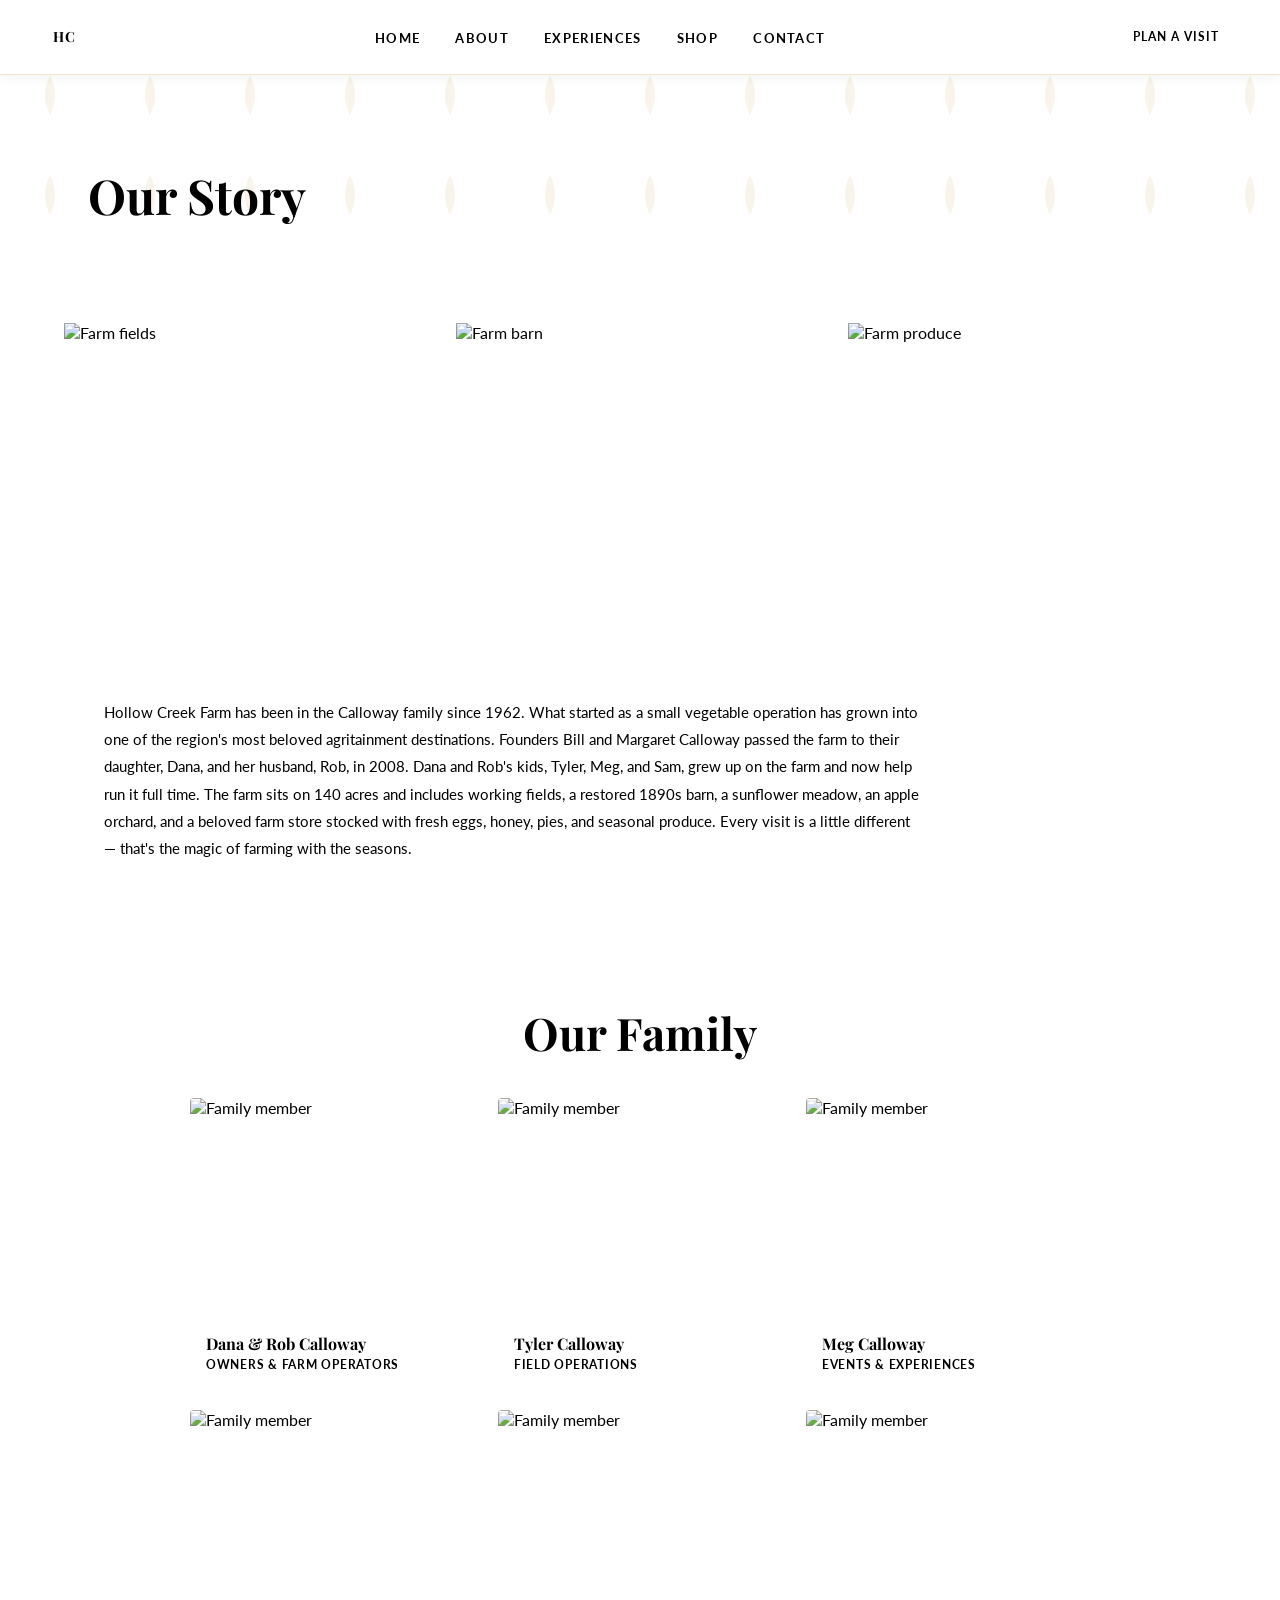
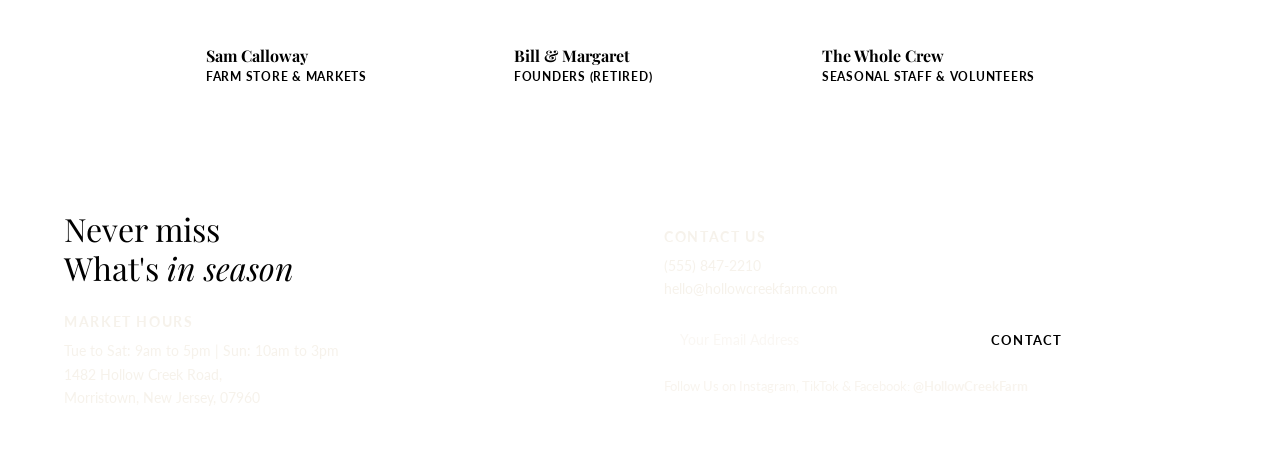
==== about.html @ 7d3490da "basic code on all files (claude)" ====
<!DOCTYPE html>
<html lang="en">
<head>
  <meta charset="UTF-8" />
  <meta name="viewport" content="width=device-width, initial-scale=1.0" />
  <title>About – Hollow Creek Farm</title>
  <link rel="stylesheet" href="style.css" />
  <link href="https://fonts.googleapis.com/css2?family=Playfair+Display:ital,wght@0,400;0,700;1,400&family=Lato:wght@300;400;700&family=Cormorant+Garamond:ital,wght@0,400;0,600;1,400&display=swap" rel="stylesheet" />
</head>
<body>

  <nav class="navbar">
    <a href="index.html" class="nav-logo">
      <div class="logo-circle">
        <span class="logo-letters">HC</span>
        <div class="logo-ring"></div>
      </div>
    </a>
    <ul class="nav-links">
      <li><a href="index.html">Home</a></li>
      <li><a href="about.html" class="active">About</a></li>
      <li><a href="experiences.html">Experiences</a></li>
      <li><a href="shop.html">Shop</a></li>
      <li><a href="contact.html">Contact</a></li>
    </ul>
    <a href="contact.html" class="btn-plan">Plan a Visit</a>
    <button class="hamburger" id="hamburger" aria-label="Toggle menu">
      <span></span><span></span><span></span>
    </button>
  </nav>

  <!-- OUR STORY HEADER -->
  <section class="about-hero">
    <div class="about-hero-bg"></div>
    <div class="about-hero-content">
      <h1 class="about-title">Our Story</h1>
    </div>
  </section>

  <!-- STORY IMAGES -->
  <section class="about-images-section">
    <div class="about-images-grid">
      <div class="about-img-wrap">
        <img src="https://images.unsplash.com/photo-1500382017468-9049fed747ef?w=500&q=80" alt="Farm fields" />
      </div>
      <div class="about-img-wrap">
        <img src="https://images.unsplash.com/photo-1464226184884-fa280b87c399?w=500&q=80" alt="Farm barn" />
      </div>
      <div class="about-img-wrap">
        <img src="https://images.unsplash.com/photo-1574226516831-e1dff420e562?w=500&q=80" alt="Farm produce" />
      </div>
    </div>
  </section>

  <!-- STORY TEXT -->
  <section class="about-text-section">
    <div class="about-text-box">
      <p>Hollow Creek Farm has been in the Calloway family since 1962. What started as a small vegetable operation has grown into one of the region's most beloved agritainment destinations. Founders Bill and Margaret Calloway passed the farm to their daughter, Dana, and her husband, Rob, in 2008. Dana and Rob's kids, Tyler, Meg, and Sam, grew up on the farm and now help run it full time. The farm sits on 140 acres and includes working fields, a restored 1890s barn, a sunflower meadow, an apple orchard, and a beloved farm store stocked with fresh eggs, honey, pies, and seasonal produce. Every visit is a little different — that's the magic of farming with the seasons.</p>
    </div>
  </section>

  <!-- OUR FAMILY -->
  <section class="family-section">
    <h2 class="section-title light center">Our Family</h2>
    <div class="family-grid">
      <div class="family-card">
        <img src="https://images.unsplash.com/photo-1601004890657-b8a9bab1e95d?w=400&q=80" alt="Family member" />
        <div class="family-info">
          <h3>Dana & Rob Calloway</h3>
          <p>Owners &amp; Farm Operators</p>
        </div>
      </div>
      <div class="family-card">
        <img src="https://images.unsplash.com/photo-1605810230434-7631ac76ec81?w=400&q=80" alt="Family member" />
        <div class="family-info">
          <h3>Tyler Calloway</h3>
          <p>Field Operations</p>
        </div>
      </div>
      <div class="family-card">
        <img src="https://images.unsplash.com/photo-1582722872445-44dc5f7e3c8f?w=400&q=80" alt="Family member" />
        <div class="family-info">
          <h3>Meg Calloway</h3>
          <p>Events &amp; Experiences</p>
        </div>
      </div>
      <div class="family-card">
        <img src="https://images.unsplash.com/photo-1558642452-9d2a7deb7f62?w=400&q=80" alt="Family member" />
        <div class="family-info">
          <h3>Sam Calloway</h3>
          <p>Farm Store &amp; Markets</p>
        </div>
      </div>
      <div class="family-card">
        <img src="https://images.unsplash.com/photo-1568571780765-9276ac8b75a2?w=400&q=80" alt="Family member" />
        <div class="family-info">
          <h3>Bill & Margaret</h3>
          <p>Founders (Retired)</p>
        </div>
      </div>
      <div class="family-card">
        <img src="https://images.unsplash.com/photo-1574226516831-e1dff420e562?w=400&q=80" alt="Family member" />
        <div class="family-info">
          <h3>The Whole Crew</h3>
          <p>Seasonal Staff &amp; Volunteers</p>
        </div>
      </div>
    </div>
  </section>

  <!-- FOOTER -->
  <footer class="footer">
    <div class="footer-left">
      <h2 class="footer-tagline">Never miss<br/>What's <em>in season</em></h2>
      <div class="footer-info">
        <p class="footer-label">Market Hours</p>
        <p>Tue to Sat: 9am to 5pm | Sun: 10am to 3pm</p>
        <p>1482 Hollow Creek Road,<br/>Morristown, New Jersey, 07960</p>
      </div>
    </div>
    <div class="footer-right">
      <div class="footer-contact-info">
        <p class="footer-label">Contact Us</p>
        <p>(555) 847-2210</p>
        <p>hello@hollowcreekfarm.com</p>
      </div>
      <div class="footer-newsletter">
        <input type="email" placeholder="Your Email Address" class="footer-email" />
        <button class="footer-contact-btn">Contact</button>
      </div>
      <p class="footer-social">Follow Us on Instagram, TikTok &amp; Facebook: <strong>@HollowCreekFarm</strong></p>
    </div>
  </footer>

  <script src="main.js"></script>
</body>
</html>
---- style.css ----
css

/* ============================================
   HOLLOW CREEK FARM — style.css
   ============================================ */

:root {
  --green-dark: #2D5016;
  --green-mid: #3D6B20;
  --gold: #C9952A;
  --gold-light: #E8C97A;
  --cream: #F5F0E8;
  --cream-warm: #FAF6EE;
  --red-dark: #8B2020;
  --red-mid: #A03030;
  --tan: #D4A853;
  --tan-light: #E8C97A;
  --text-dark: #2A2018;
  --text-mid: #4A3D28;
  --text-light: #7A6A50;
  --white: #FFFFFF;
  --bg-gold: #D4A020;
  --bg-tan: #C9A84C;
}

*, *::before, *::after { box-sizing: border-box; margin: 0; padding: 0; }

html { scroll-behavior: smooth; }

body {
  font-family: 'Lato', sans-serif;
  background: var(--cream-warm);
  color: var(--text-dark);
  overflow-x: hidden;
}

img { display: block; width: 100%; height: 100%; object-fit: cover; }
a { text-decoration: none; color: inherit; }
ul { list-style: none; }

/* ============================================
   NAVBAR
   ============================================ */
.navbar {
  position: sticky;
  top: 0;
  z-index: 100;
  display: flex;
  align-items: center;
  gap: 2rem;
  padding: 0.8rem 2.5rem;
  background: var(--cream-warm);
  border-bottom: 1px solid rgba(201,149,42,0.25);
  box-shadow: 0 2px 12px rgba(0,0,0,0.06);
}

.nav-logo {
  flex-shrink: 0;
  display: flex;
  align-items: center;
}

.logo-circle {
  width: 48px;
  height: 48px;
  border-radius: 50%;
  background: var(--green-dark);
  display: flex;
  align-items: center;
  justify-content: center;
  position: relative;
  border: 2px solid var(--gold);
}

.logo-letters {
  font-family: 'Playfair Display', serif;
  font-size: 14px;
  font-weight: 700;
  color: var(--gold);
  letter-spacing: 1px;
}

.nav-links {
  display: flex;
  gap: 2.2rem;
  align-items: center;
  flex: 1;
  justify-content: center;
}

.nav-links a {
  font-family: 'Lato', sans-serif;
  font-size: 0.82rem;
  font-weight: 700;
  letter-spacing: 0.1em;
  text-transform: uppercase;
  color: var(--text-dark);
  transition: color 0.2s;
  position: relative;
  padding-bottom: 3px;
}

.nav-links a::after {
  content: '';
  position: absolute;
  bottom: -2px;
  left: 0;
  width: 0;
  height: 2px;
  background: var(--red-dark);
  transition: width 0.25s;
}

.nav-links a:hover::after,
.nav-links a.active::after {
  width: 100%;
}

.nav-links a.active { color: var(--text-dark); }

.btn-plan {
  background: var(--green-dark);
  color: var(--white);
  font-family: 'Lato', sans-serif;
  font-size: 0.78rem;
  font-weight: 700;
  letter-spacing: 0.08em;
  text-transform: uppercase;
  padding: 0.6rem 1.3rem;
  border-radius: 3px;
  transition: background 0.2s;
  white-space: nowrap;
}

.btn-plan:hover { background: var(--green-mid); }

.hamburger {
  display: none;
  flex-direction: column;
  gap: 5px;
  cursor: pointer;
  background: none;
  border: none;
  padding: 4px;
  margin-left: auto;
}

.hamburger span {
  display: block;
  width: 24px;
  height: 2px;
  background: var(--text-dark);
  transition: all 0.3s;
}

/* ============================================
   HERO (HOME)
   ============================================ */
.hero {
  display: grid;
  grid-template-columns: 1fr 1fr;
  min-height: 580px;
  background: var(--cream-warm);
  overflow: hidden;
}

.hero-content {
  padding: 4rem 3rem 4rem 4rem;
  display: flex;
  flex-direction: column;
  justify-content: center;
  gap: 1.2rem;
}

.hero-eyebrow {
  font-family: 'Lato', sans-serif;
  font-size: 0.8rem;
  font-weight: 700;
  letter-spacing: 0.12em;
  text-transform: uppercase;
  color: var(--text-light);
}

.hero-title {
  font-family: 'Playfair Display', serif;
  font-size: clamp(2.8rem, 5vw, 4.5rem);
  font-weight: 700;
  line-height: 1.05;
  color: var(--text-dark);
}

.hero-desc {
  font-size: 0.95rem;
  line-height: 1.7;
  color: var(--text-mid);
  max-width: 480px;
}

.hero-buttons {
  display: flex;
  gap: 1.5rem;
  align-items: center;
  flex-wrap: wrap;
  margin-top: 0.5rem;
}

.btn-primary {
  background: var(--green-dark);
  color: var(--white);
  font-family: 'Lato', sans-serif;
  font-size: 0.8rem;
  font-weight: 700;
  letter-spacing: 0.1em;
  text-transform: uppercase;
  padding: 0.8rem 1.8rem;
  border-radius: 3px;
  transition: background 0.2s;
}

.btn-primary:hover { background: var(--green-mid); }

.btn-text {
  font-family: 'Lato', sans-serif;
  font-size: 0.85rem;
  font-weight: 700;
  letter-spacing: 0.06em;
  text-transform: uppercase;
  color: var(--text-dark);
  display: flex;
  align-items: center;
  gap: 0.4rem;
  transition: color 0.2s;
}

.btn-text:hover { color: var(--green-dark); }
.arrow { transition: transform 0.2s; }
.btn-text:hover .arrow { transform: translateX(4px); }

.hero-image {
  overflow: hidden;
  position: relative;
}

.hero-image img {
  width: 100%;
  height: 100%;
  object-fit: cover;
  object-position: center;
}

/* ============================================
   MARQUEE
   ============================================ */
.marquee-bar {
  background: var(--red-dark);
  overflow: hidden;
  padding: 0.7rem 0;
}

.marquee-track {
  display: flex;
  gap: 3rem;
  white-space: nowrap;
  animation: marquee 30s linear infinite;
}

.marquee-track span {
  font-family: 'Lato', sans-serif;
  font-size: 0.8rem;
  font-weight: 700;
  letter-spacing: 0.1em;
  text-transform: uppercase;
  color: var(--cream);
  flex-shrink: 0;
}

@keyframes marquee {
  0% { transform: translateX(0); }
  100% { transform: translateX(-50%); }
}

/* ============================================
   THIS SEASON'S MENU
   ============================================ */
.season-menu {
  display: grid;
  grid-template-columns: 1fr 1fr;
  background: var(--cream-warm);
  background-image: url("data:image/svg+xml,%3Csvg width='60' height='60' viewBox='0 0 60 60' xmlns='http://www.w3.org/2000/svg'%3E%3Cg fill='none' fill-rule='evenodd'%3E%3Cg fill='%23C9952A' fill-opacity='0.07'%3E%3Cpath d='M30 30c0-11.046 8.954-20 20-20v20H30zm0 0c-11.046 0-20-8.954-20-20H30v20zm0 0c0 11.046-8.954 20-20 20v-20h20zm0 0c11.046 0 20 8.954 20 20H30V30z'/%3E%3C/g%3E%3C/g%3E%3C/svg%3E");
}

.season-left {
  overflow: hidden;
  min-height: 480px;
}

.season-right {
  padding: 4rem 3rem;
  display: flex;
  flex-direction: column;
  justify-content: center;
  gap: 2rem;
  background: var(--cream-warm);
}

.section-title {
  font-family: 'Playfair Display', serif;
  font-size: clamp(1.8rem, 3.5vw, 2.8rem);
  font-weight: 700;
  line-height: 1.15;
}

.section-title.dark { color: var(--white); }
.section-title.light { color: var(--text-dark); }
.section-title.center { text-align: center; }

.section-title.dark {
  background: var(--green-dark);
  color: var(--white);
  display: inline-block;
  padding: 1rem 1.5rem;
}

.menu-grid {
  display: grid;
  grid-template-columns: 1fr 1fr;
  gap: 1rem;
}

.menu-card {
  background: var(--green-dark);
  border-radius: 4px;
  padding: 1.2rem;
  transition: transform 0.2s, background 0.2s;
  cursor: default;
}

.menu-card:hover {
  transform: translateY(-2px);
  background: var(--green-mid);
}

.menu-card-inner {
  display: flex;
  flex-direction: column;
  gap: 0.5rem;
}

.menu-leaf {
  font-size: 1.2rem;
}

.menu-card p {
  font-family: 'Lato', sans-serif;
  font-size: 0.82rem;
  font-weight: 700;
  color: var(--cream);
  line-height: 1.4;
  text-transform: uppercase;
  letter-spacing: 0.04em;
}

/* ============================================
   UPCOMING EVENTS
   ============================================ */
.events-section {
  background: var(--bg-tan);
  background-image: url("data:image/svg+xml,%3Csvg width='80' height='80' viewBox='0 0 80 80' xmlns='http://www.w3.org/2000/svg'%3E%3Cg fill='%23ffffff' fill-opacity='0.05'%3E%3Cpath d='M0 0h40v40H0zm40 40h40v40H40z'/%3E%3C/g%3E%3C/svg%3E");
  padding: 4rem 4rem;
}

.events-header {
  display: flex;
  align-items: baseline;
  justify-content: space-between;
  margin-bottom: 1.5rem;
  flex-wrap: wrap;
  gap: 1rem;
}

.visit-cal-link {
  font-family: 'Lato', sans-serif;
  font-size: 0.85rem;
  font-weight: 700;
  letter-spacing: 0.08em;
  text-transform: uppercase;
  color: var(--text-dark);
  display: flex;
  align-items: center;
  gap: 0.4rem;
  transition: color 0.2s;
}

.visit-cal-link:hover { color: var(--green-dark); }

.season-tabs {
  display: flex;
  gap: 0.5rem;
  margin-bottom: 2rem;
  flex-wrap: wrap;
}

.tab-btn {
  font-family: 'Lato', sans-serif;
  font-size: 0.75rem;
  font-weight: 700;
  letter-spacing: 0.1em;
  text-transform: uppercase;
  padding: 0.45rem 1rem;
  border: none;
  border-radius: 3px;
  cursor: pointer;
  background: var(--cream);
  color: var(--text-dark);
  transition: background 0.2s, color 0.2s;
}

.tab-btn.active, .tab-btn:hover {
  background: var(--green-dark);
  color: var(--white);
}

.events-grid {
  display: grid;
  grid-template-columns: repeat(3, 1fr);
  gap: 0;
  border: 2px solid var(--cream);
}

.event-card {
  padding: 2rem;
  background: var(--cream-warm);
  border-right: 1px solid rgba(201,149,42,0.3);
  transition: background 0.2s;
}

.event-card:last-child { border-right: none; }

.event-card.featured {
  background: var(--red-dark);
}

.event-card.featured .event-date,
.event-card.featured .event-title,
.event-card.featured .event-desc {
  color: var(--cream);
}

.event-card.featured .btn-event {
  border-color: var(--cream);
  color: var(--cream);
}

.event-date {
  font-family: 'Lato', sans-serif;
  font-size: 0.78rem;
  font-weight: 700;
  letter-spacing: 0.1em;
  text-transform: uppercase;
  color: var(--red-dark);
  margin-bottom: 0.4rem;
}

.event-title {
  font-family: 'Playfair Display', serif;
  font-size: 1.4rem;
  font-weight: 700;
  color: var(--text-dark);
  margin-bottom: 0.7rem;
  line-height: 1.2;
}

.event-desc {
  font-size: 0.88rem;
  line-height: 1.65;
  color: var(--text-mid);
  margin-bottom: 1.2rem;
}

.btn-event {
  font-family: 'Lato', sans-serif;
  font-size: 0.75rem;
  font-weight: 700;
  letter-spacing: 0.1em;
  text-transform: uppercase;
  color: var(--text-dark);
  border: 2px solid var(--text-dark);
  padding: 0.5rem 1rem;
  display: inline-block;
  transition: background 0.2s, color 0.2s;
}

.btn-event:hover {
  background: var(--green-dark);
  border-color: var(--green-dark);
  color: var(--white);
}

/* hide events by season filter */
.event-card.hidden { display: none; }

/* ============================================
   OUR STORY PREVIEW (HOME)
   ============================================ */
.story-preview {
  display: grid;
  grid-template-columns: 1fr 1fr;
  background-image: url("data:image/svg+xml,%3Csvg width='100' height='100' viewBox='0 0 100 100' xmlns='http://www.w3.org/2000/svg'%3E%3Cpath d='M11 18c3.866 0 7-3.134 7-7s-3.134-7-7-7-7 3.134-7 7 3.134 7 7 7zm48 25c3.866 0 7-3.134 7-7s-3.134-7-7-7-7 3.134-7 7 3.134 7 7 7zm-43-7c1.657 0 3-1.343 3-3s-1.343-3-3-3-3 1.343-3 3 1.343 3 3 3zm63 31c1.657 0 3-1.343 3-3s-1.343-3-3-3-3 1.343-3 3 1.343 3 3 3z' fill='%23C9952A' fill-opacity='0.08' fill-rule='evenodd'/%3E%3C/svg%3E"),
    linear-gradient(135deg, var(--cream-warm) 0%, var(--cream) 100%);
}

.story-left {
  position: relative;
  overflow: hidden;
  min-height: 420px;
}

.story-left img {
  width: 100%;
  height: 100%;
  object-fit: cover;
}

.story-label {
  position: absolute;
  top: 1.5rem;
  left: 1.5rem;
  background: var(--cream-warm);
  border: 2px solid var(--gold);
  font-family: 'Playfair Display', serif;
  font-size: 1.1rem;
  font-style: italic;
  padding: 0.4rem 1rem;
  z-index: 2;
  color: var(--text-dark);
}

.story-right {
  padding: 4rem 3.5rem;
  display: flex;
  flex-direction: column;
  justify-content: center;
  gap: 1.5rem;
}

.story-title {
  font-family: 'Playfair Display', serif;
  font-size: clamp(1.5rem, 2.5vw, 2rem);
  font-weight: 700;
  color: var(--text-dark);
  line-height: 1.2;
}

.story-right p {
  font-size: 0.93rem;
  line-height: 1.75;
  color: var(--text-mid);
}

.stats-row {
  display: flex;
  gap: 2.5rem;
  margin-top: 1rem;
  padding-top: 1.5rem;
  border-top: 1px solid rgba(201,149,42,0.3);
}

.stat {
  display: flex;
  flex-direction: column;
  gap: 0.2rem;
}

.stat-big {
  font-family: 'Playfair Display', serif;
  font-size: 2rem;
  font-weight: 700;
  color: var(--text-dark);
  line-height: 1;
}

.stat-label {
  font-family: 'Lato', sans-serif;
  font-size: 0.72rem;
  font-weight: 700;
  letter-spacing: 0.1em;
  text-transform: uppercase;
  color: var(--text-light);
}

/* ============================================
   FRESH ON THE FARM
   ============================================ */
.fresh-section {
  background: var(--green-dark);
  padding: 4rem 3rem;
  position: relative;
  overflow: hidden;
}

.fresh-section .section-title { color: var(--cream); margin-bottom: 2.5rem; }

.fresh-carousel-wrapper {
  position: relative;
  display: flex;
  align-items: center;
  gap: 1rem;
}

.fresh-grid {
  display: grid;
  grid-template-columns: repeat(3, 1fr);
  gap: 1.5rem;
  flex: 1;
  overflow: hidden;
}

.fresh-card {
  background: var(--cream-warm);
  border-radius: 4px;
  overflow: hidden;
  transition: transform 0.25s;
}

.fresh-card:hover { transform: translateY(-4px); }

.fresh-img {
  height: 200px;
  overflow: hidden;
}

.fresh-card h3 {
  font-family: 'Playfair Display', serif;
  font-size: 1.25rem;
  font-weight: 700;
  color: var(--text-dark);
  padding: 1rem 1.2rem 0.4rem;
}

.fresh-card p {
  font-size: 0.84rem;
  line-height: 1.6;
  color: var(--text-mid);
  padding: 0 1.2rem 0.8rem;
}

.learn-link {
  display: inline-block;
  font-family: 'Lato', sans-serif;
  font-size: 0.78rem;
  font-weight: 700;
  letter-spacing: 0.08em;
  text-transform: uppercase;
  color: var(--green-dark);
  padding: 0 1.2rem 1.2rem;
  transition: color 0.2s;
}

.learn-link:hover { color: var(--red-dark); }

.carousel-btn {
  background: var(--gold);
  border: none;
  color: var(--white);
  font-size: 1.2rem;
  width: 42px;
  height: 42px;
  border-radius: 50%;
  cursor: pointer;
  display: flex;
  align-items: center;
  justify-content: center;
  transition: background 0.2s;
  flex-shrink: 0;
}

.carousel-btn:hover { background: var(--tan); }

/* ============================================
   FOOTER
   ============================================ */
.footer {
  background: var(--green-dark);
  color: var(--cream);
  display: grid;
  grid-template-columns: 1fr 1fr;
  gap: 3rem;
  padding: 3rem 4rem;
}

.footer-tagline {
  font-family: 'Playfair Display', serif;
  font-size: clamp(1.5rem, 2.5vw, 2rem);
  font-weight: 400;
  line-height: 1.2;
  color: var(--cream);
  margin-bottom: 1.5rem;
}

.footer-tagline em {
  font-style: italic;
  color: var(--gold-light);
}

.footer-label {
  font-family: 'Lato', sans-serif;
  font-size: 0.72rem;
  font-weight: 700;
  letter-spacing: 0.12em;
  text-transform: uppercase;
  color: var(--gold-light);
  margin-bottom: 0.4rem;
}

.footer-info p, .footer-contact-info p {
  font-size: 0.85rem;
  line-height: 1.7;
  color: rgba(245,240,232,0.85);
}

.footer-right {
  display: flex;
  flex-direction: column;
  gap: 1.2rem;
  justify-content: center;
}

.footer-newsletter {
  display: flex;
  gap: 0;
  max-width: 420px;
}

.footer-email {
  flex: 1;
  padding: 0.7rem 1rem;
  border: 2px solid var(--gold);
  background: transparent;
  color: var(--cream);
  font-family: 'Lato', sans-serif;
  font-size: 0.85rem;
  outline: none;
}

.footer-email::placeholder { color: rgba(245,240,232,0.5); }

.footer-contact-btn {
  padding: 0.7rem 1.4rem;
  background: var(--green-mid);
  border: 2px solid var(--gold);
  border-left: none;
  color: var(--cream);
  font-family: 'Lato', sans-serif;
  font-size: 0.8rem;
  font-weight: 700;
  letter-spacing: 0.08em;
  text-transform: uppercase;
  cursor: pointer;
  transition: background 0.2s;
}

.footer-contact-btn:hover { background: var(--gold); color: var(--green-dark); }

.footer-social {
  font-size: 0.82rem;
  color: rgba(245,240,232,0.75);
}

/* ============================================
   ABOUT PAGE
   ============================================ */
.about-hero {
  position: relative;
  min-height: 200px;
  display: flex;
  align-items: flex-end;
  overflow: hidden;
  background-image: url("data:image/svg+xml,%3Csvg xmlns='http://www.w3.org/2000/svg' width='100' height='100'%3E%3Cpath d='M50 0 Q60 20 50 40 Q40 20 50 0' fill='%23C9952A' opacity='0.1'/%3E%3C/svg%3E");
  background-color: var(--cream);
}

.about-hero-bg {
  position: absolute;
  inset: 0;
  background: linear-gradient(160deg, var(--cream-warm) 0%, rgba(201,149,42,0.08) 100%);
}

.about-hero-content {
  position: relative;
  padding: 2.5rem 4rem;
}

.about-title {
  font-family: 'Playfair Display', serif;
  font-size: clamp(2rem, 4vw, 3rem);
  font-weight: 700;
  color: var(--text-dark);
  background: var(--cream-warm);
  border: 3px solid var(--gold);
  display: inline-block;
  padding: 0.5rem 1.5rem;
}

.about-images-section {
  background: var(--cream-warm);
  padding: 3rem 4rem 2rem;
}

.about-images-grid {
  display: grid;
  grid-template-columns: repeat(3, 1fr);
  gap: 1.5rem;
}

.about-img-wrap {
  height: 280px;
  border: 3px solid var(--gold);
  overflow: hidden;
}

.about-img-wrap img { object-fit: cover; }

.about-text-section {
  background: var(--cream-warm);
  padding: 2rem 4rem 3rem;
}

.about-text-box {
  background: var(--cream-warm);
  border: 2px solid var(--gold);
  padding: 2rem 2.5rem;
  max-width: 900px;
}

.about-text-box p {
  font-size: 0.95rem;
  line-height: 1.8;
  color: var(--text-mid);
}

.family-section {
  background: var(--bg-tan);
  padding: 4rem;
}

.family-section .section-title { margin-bottom: 2.5rem; }

.family-grid {
  display: grid;
  grid-template-columns: repeat(3, 1fr);
  gap: 1.5rem;
  max-width: 900px;
  margin: 0 auto;
}

.family-card {
  background: var(--cream-warm);
  border-radius: 4px;
  overflow: hidden;
}

.family-card img {
  height: 220px;
  object-fit: cover;
  filter: sepia(15%);
  transition: filter 0.3s;
}

.family-card:hover img { filter: sepia(0); }

.family-info {
  padding: 0.9rem 1rem;
}

.family-info h3 {
  font-family: 'Playfair Display', serif;
  font-size: 1rem;
  font-weight: 700;
  color: var(--text-dark);
  margin-bottom: 0.2rem;
}

.family-info p {
  font-size: 0.78rem;
  font-weight: 700;
  letter-spacing: 0.06em;
  text-transform: uppercase;
  color: var(--text-light);
}

/* ============================================
   EXPERIENCES / CALENDAR
   ============================================ */
.cal-hero {
  background: var(--bg-tan);
  padding: 3rem 4rem 2rem;
}

.cal-title {
  font-family: 'Playfair Display', serif;
  font-size: clamp(2.5rem, 4vw, 3.5rem);
  font-weight: 400;
  color: var(--cream);
  margin-bottom: 1.5rem;
}

.cal-nav-bar {
  display: flex;
  align-items: center;
  gap: 1.5rem;
}

.cal-arrow {
  background: var(--green-dark);
  color: var(--white);
  border: none;
  width: 40px;
  height: 40px;
  border-radius: 50%;
  cursor: pointer;
  font-size: 1rem;
  display: flex;
  align-items: center;
  justify-content: center;
  transition: background 0.2s;
}

.cal-arrow:hover { background: var(--green-mid); }

.cal-month-label {
  font-family: 'Playfair Display', serif;
  font-size: 1.4rem;
  font-weight: 700;
  color: var(--cream);
  min-width: 180px;
  text-align: center;
}

.calendar-section {
  background: var(--bg-tan);
  padding: 0 4rem 3rem;
}

.calendar-wrapper {
  background: var(--cream-warm);
  border: 3px solid var(--green-dark);
  overflow: hidden;
}

.calendar-header-row {
  display: grid;
  grid-template-columns: repeat(7, 1fr);
  background: var(--green-dark);
}

.cal-day-header {
  font-family: 'Lato', sans-serif;
  font-size: 0.78rem;
  font-weight: 700;
  letter-spacing: 0.08em;
  text-transform: uppercase;
  color: var(--white);
  text-align: center;
  padding: 0.9rem 0.5rem;
  border-right: 1px solid rgba(255,255,255,0.15);
}

.cal-day-header:last-child { border-right: none; }

.calendar-body {
  display: grid;
  grid-template-columns: repeat(7, 1fr);
}

.cal-cell {
  min-height: 90px;
  border-right: 1px solid var(--red-dark);
  border-bottom: 1px solid var(--red-dark);
  padding: 0.5rem;
  position: relative;
}

.cal-cell:nth-child(7n) { border-right: none; }
.cal-cell.empty { background: rgba(0,0,0,0.02); }

.cal-date {
  font-family: 'Lato', sans-serif;
  font-size: 0.82rem;
  font-weight: 700;
  color: var(--text-dark);
  margin-bottom: 0.3rem;
}

.cal-event-dot {
  font-size: 0.7rem;
  background: var(--green-dark);
  color: var(--white);
  padding: 1px 5px;
  border-radius: 2px;
  margin-top: 2px;
  display: block;
  white-space: nowrap;
  overflow: hidden;
  text-overflow: ellipsis;
}

.events-list-section {
  background: var(--cream-warm);
  padding: 4rem;
}

.events-list-section .section-title { margin-bottom: 2.5rem; }

.events-list {
  max-width: 780px;
  margin: 0 auto;
  display: flex;
  flex-direction: column;
  gap: 0;
}

.event-list-item {
  display: flex;
  gap: 2rem;
  padding: 1.8rem 0;
  border-bottom: 1px solid rgba(201,149,42,0.3);
  transition: background 0.15s;
}

.event-list-item:hover { background: rgba(201,149,42,0.05); }
.event-list-item:first-child { border-top: 1px solid rgba(201,149,42,0.3); }

.event-list-date {
  flex-shrink: 0;
  width: 60px;
  display: flex;
  flex-direction: column;
  align-items: center;
  gap: 2px;
}

.eli-month {
  font-family: 'Lato', sans-serif;
  font-size: 0.65rem;
  font-weight: 700;
  letter-spacing: 0.12em;
  text-transform: uppercase;
  color: var(--red-dark);
}

.eli-day {
  font-family: 'Playfair Display', serif;
  font-size: 2rem;
  font-weight: 700;
  color: var(--text-dark);
  line-height: 1;
}

.event-list-details {
  flex: 1;
}

.event-list-details h3 {
  font-family: 'Playfair Display', serif;
  font-size: 1.2rem;
  font-weight: 700;
  color: var(--text-dark);
  margin-bottom: 0.5rem;
}

.event-list-details p {
  font-size: 0.88rem;
  line-height: 1.65;
  color: var(--text-mid);
  margin-bottom: 0.7rem;
}

.event-tag {
  font-family: 'Lato', sans-serif;
  font-size: 0.68rem;
  font-weight: 700;
  letter-spacing: 0.1em;
  text-transform: uppercase;
  padding: 0.2rem 0.7rem;
  border-radius: 2px;
  display: inline-block;
}

.event-tag.autumn { background: rgba(139,32,32,0.12); color: var(--red-dark); }
.event-tag.winter { background: rgba(45,80,22,0.12); color: var(--green-dark); }
.event-tag.spring { background: rgba(201,149,42,0.15); color: var(--gold); }
.event-tag.summer { background: rgba(212,168,83,0.2); color: #8B6010; }

/* ============================================
   SHOP PAGE
   ============================================ */
.shop-hero {
  background-image: url("https://images.unsplash.com/photo-1506905925346-21bda4d32df4?w=1400&q=60");
  background-size: cover;
  background-position: center;
  position: relative;
  padding: 3rem 4rem;
}

.shop-hero::before {
  content: '';
  position: absolute;
  inset: 0;
  background: rgba(201,149,42,0.7);
  background-image: repeating-linear-gradient(
    0deg, transparent, transparent 40px,
    rgba(255,255,255,0.08) 40px, rgba(255,255,255,0.08) 42px
  ),
  repeating-linear-gradient(
    90deg, transparent, transparent 40px,
    rgba(255,255,255,0.08) 40px, rgba(255,255,255,0.08) 42px
  );
}

.shop-hero-inner {
  position: relative;
  display: grid;
  grid-template-columns: auto 1fr;
  gap: 3rem;
  align-items: center;
}

.shop-hero-title-box {
  background: var(--green-dark);
  padding: 2.5rem 2rem;
  min-width: 260px;
}

.shop-hero-title-box h1 {
  font-family: 'Playfair Display', serif;
  font-size: clamp(2rem, 3.5vw, 3rem);
  font-weight: 700;
  color: var(--white);
  line-height: 1.1;
}

.shop-season-buttons {
  display: grid;
  grid-template-columns: 1fr 1fr;
  gap: 1rem;
}

.season-filter-btn {
  background: var(--red-dark);
  color: var(--white);
  font-family: 'Playfair Display', serif;
  font-size: clamp(0.9rem, 1.5vw, 1.3rem);
  font-weight: 400;
  letter-spacing: 0.12em;
  text-transform: uppercase;
  border: none;
  padding: 1.2rem 2rem;
  cursor: pointer;
  transition: background 0.2s, transform 0.15s;
}

.season-filter-btn:hover { background: var(--red-mid); transform: scale(1.02); }
.season-filter-btn.active { background: var(--green-dark); }

.shop-products {
  background: var(--cream-warm);
  background-image: url("data:image/svg+xml,%3Csvg width='60' height='60' viewBox='0 0 60 60' xmlns='http://www.w3.org/2000/svg'%3E%3Cg fill='none' fill-rule='evenodd'%3E%3Cg fill='%23C9952A' fill-opacity='0.05'%3E%3Cpath d='M36 34v-4h-2v4h-4v2h4v4h2v-4h4v-2h-4zm0-30V0h-2v4h-4v2h4v4h2V6h4V4h-4zM6 34v-4H4v4H0v2h4v4h2v-4h4v-2H6zM6 4V0H4v4H0v2h4v4h2V6h4V4H6z'/%3E%3C/g%3E%3C/g%3E%3C/svg%3E");
  padding: 4rem;
}

.products-grid {
  display: grid;
  grid-template-columns: repeat(4, 1fr);
  gap: 1.5rem;
}

.product-card {
  background: var(--white);
  border: 2px solid var(--gold-light);
  border-radius: 4px;
  overflow: hidden;
  transition: transform 0.25s, box-shadow 0.25s;
}

.product-card:hover {
  transform: translateY(-4px);
  box-shadow: 0 12px 30px rgba(0,0,0,0.12);
}

.product-card.hidden { display: none; }

.product-img {
  height: 180px;
  overflow: hidden;
  background: var(--cream);
}

.product-card h3 {
  font-family: 'Playfair Display', serif;
  font-size: 1.2rem;
  font-weight: 700;
  color: var(--text-dark);
  padding: 1rem 1rem 0.4rem;
}

.product-card p {
  font-size: 0.82rem;
  line-height: 1.6;
  color: var(--text-mid);
  padding: 0 1rem 0.5rem;
}

.product-card .learn-link {
  color: var(--green-dark);
  padding: 0 1rem 1rem;
}

/* ============================================
   CONTACT PAGE
   ============================================ */
.contact-hero {
  background: var(--red-dark);
  padding: 5rem 4rem;
  text-align: center;
}

.contact-headline {
  font-family: 'Playfair Display', serif;
  font-size: clamp(1.8rem, 4vw, 3rem);
  font-weight: 400;
  color: var(--cream);
  line-height: 1.2;
}

.contact-headline em {
  font-style: italic;
  color: var(--gold-light);
}

.contact-body {
  background: var(--red-dark);
  display: grid;
  grid-template-columns: 1fr 1fr;
  gap: 4rem;
  padding: 3rem 4rem 4rem;
}

.contact-left h2 {
  font-family: 'Playfair Display', serif;
  font-size: 1.4rem;
  font-weight: 600;
  color: var(--gold-light);
  margin-bottom: 0.7rem;
}

.contact-address {
  font-size: 0.9rem;
  color: var(--cream);
  line-height: 1.6;
  margin-bottom: 1.5rem;
}

.hours-table {
  width: 100%;
  border-collapse: collapse;
  background: var(--gold-light);
  margin-bottom: 2rem;
}

.hours-table td {
  font-family: 'Lato', sans-serif;
  font-size: 0.82rem;
  padding: 0.6rem 0.8rem;
  color: var(--text-dark);
  border-bottom: 1px solid rgba(201,149,42,0.2);
  vertical-align: top;
}

.hours-table tr:last-child td { border-bottom: none; }

.hours-table td:first-child {
  font-weight: 700;
  white-space: nowrap;
  background: rgba(255,255,255,0.15);
}

.contact-details-box h3 {
  font-family: 'Playfair Display', serif;
  font-size: 1.3rem;
  font-weight: 600;
  color: var(--gold-light);
  margin-bottom: 0.6rem;
}

.contact-details-box p {
  font-size: 0.88rem;
  color: var(--cream);
  line-height: 1.7;
}

.contact-social-text {
  margin-top: 0.8rem;
  color: rgba(245,240,232,0.8) !important;
}

.contact-right {
  display: flex;
  align-items: flex-start;
}

.contact-form-box {
  background: var(--cream-warm);
  padding: 2.5rem;
  width: 100%;
  max-width: 520px;
}

.contact-form-title {
  font-family: 'Playfair Display', serif;
  font-size: 1.5rem;
  font-weight: 700;
  color: var(--gold);
  text-align: center;
  margin-bottom: 1.5rem;
}

.contact-form {
  display: flex;
  flex-direction: column;
  gap: 1rem;
}

.contact-input {
  width: 100%;
  padding: 0.85rem 1rem;
  background: var(--green-dark);
  border: none;
  outline: none;
  color: var(--gold-light);
  font-family: 'Lato', sans-serif;
  font-size: 0.9rem;
  border-radius: 2px;
  transition: background 0.2s;
}

.contact-input::placeholder { color: rgba(232,201,122,0.6); }
.contact-input:focus { background: var(--green-mid); }

.contact-textarea { resize: vertical; min-height: 120px; }

.contact-submit-btn {
  background: var(--green-dark);
  color: var(--gold-light);
  font-family: 'Lato', sans-serif;
  font-size: 0.9rem;
  font-weight: 700;
  letter-spacing: 0.08em;
  text-transform: uppercase;
  border: none;
  padding: 0.9rem;
  cursor: pointer;
  transition: background 0.2s;
  border-radius: 2px;
  margin: 0 auto;
  width: 50%;
  display: block;
}

.contact-submit-btn:hover { background: var(--green-mid); }

.contact-success {
  text-align: center;
  color: var(--green-dark);
  font-weight: 700;
  font-size: 0.88rem;
  display: none;
}

.contact-success.show { display: block; }

.map-section {
  background: var(--red-dark);
  padding: 0 4rem 4rem;
}

.map-embed {
  overflow: hidden;
  border: 3px solid var(--gold);
}

/* ============================================
   RESPONSIVE
   ============================================ */
@media (max-width: 1024px) {
  .products-grid { grid-template-columns: repeat(2, 1fr); }
  .fresh-grid { grid-template-columns: repeat(2, 1fr); }
  .events-grid { grid-template-columns: 1fr 1fr; }
  .event-card:last-child { display: none; }
}

@media (max-width: 768px) {
  .navbar { padding: 0.7rem 1.2rem; }
  .nav-links { display: none; }
  .btn-plan { display: none; }
  .hamburger { display: flex; }

  .nav-links.open {
    display: flex;
    flex-direction: column;
    position: absolute;
    top: 100%;
    left: 0;
    right: 0;
    background: var(--cream-warm);
    padding: 1.5rem 2rem;
    gap: 1.2rem;
    box-shadow: 0 8px 20px rgba(0,0,0,0.1);
    border-top: 1px solid rgba(201,149,42,0.2);
  }

  .hero { grid-template-columns: 1fr; }
  .hero-image { height: 260px; }
  .hero-content { padding: 2.5rem 1.5rem; }

  .season-menu { grid-template-columns: 1fr; }
  .season-left { min-height: 250px; }
  .season-right { padding: 2.5rem 1.5rem; }

  .events-section { padding: 2.5rem 1.5rem; }
  .events-grid { grid-template-columns: 1fr; }
  .event-card:last-child { display: block; }

  .story-preview { grid-template-columns: 1fr; }
  .story-left { min-height: 250px; }
  .story-right { padding: 2.5rem 1.5rem; }

  .fresh-section { padding: 2.5rem 1.5rem; }
  .fresh-grid { grid-template-columns: 1fr; }

  .footer { grid-template-columns: 1fr; padding: 2.5rem 1.5rem; }

  .about-images-section { padding: 2rem 1.5rem 1.5rem; }
  .about-images-grid { grid-template-columns: 1fr; }
  .about-img-wrap { height: 220px; }
  .about-text-section { padding: 1.5rem 1.5rem 2.5rem; }
  .family-section { padding: 2.5rem 1.5rem; }
  .family-grid { grid-template-columns: 1fr 1fr; gap: 1rem; }

  .cal-hero { padding: 2rem 1.5rem 1.5rem; }
  .calendar-section { padding: 0 1.5rem 2.5rem; }
  .cal-day-header { font-size: 0.6rem; padding: 0.6rem 2px; }

  .events-list-section { padding: 2.5rem 1.5rem; }

  .shop-hero { padding: 2rem 1.5rem; }
  .shop-hero-inner { grid-template-columns: 1fr; gap: 1.5rem; }
  .shop-season-buttons { grid-template-columns: 1fr 1fr; }
  .shop-products { padding: 2.5rem 1.5rem; }
  .products-grid { grid-template-columns: 1fr 1fr; }

  .contact-hero { padding: 3rem 1.5rem; }
  .contact-body { grid-template-columns: 1fr; padding: 2rem 1.5rem; gap: 2rem; }
  .map-section { padding: 0 1.5rem 2.5rem; }
}

@media (max-width: 480px) {
  .products-grid { grid-template-columns: 1fr; }
  .family-grid { grid-template-columns: 1fr; }
  .stats-row { gap: 1.5rem; }
  .shop-season-buttons { grid-template-columns: 1fr; }
}
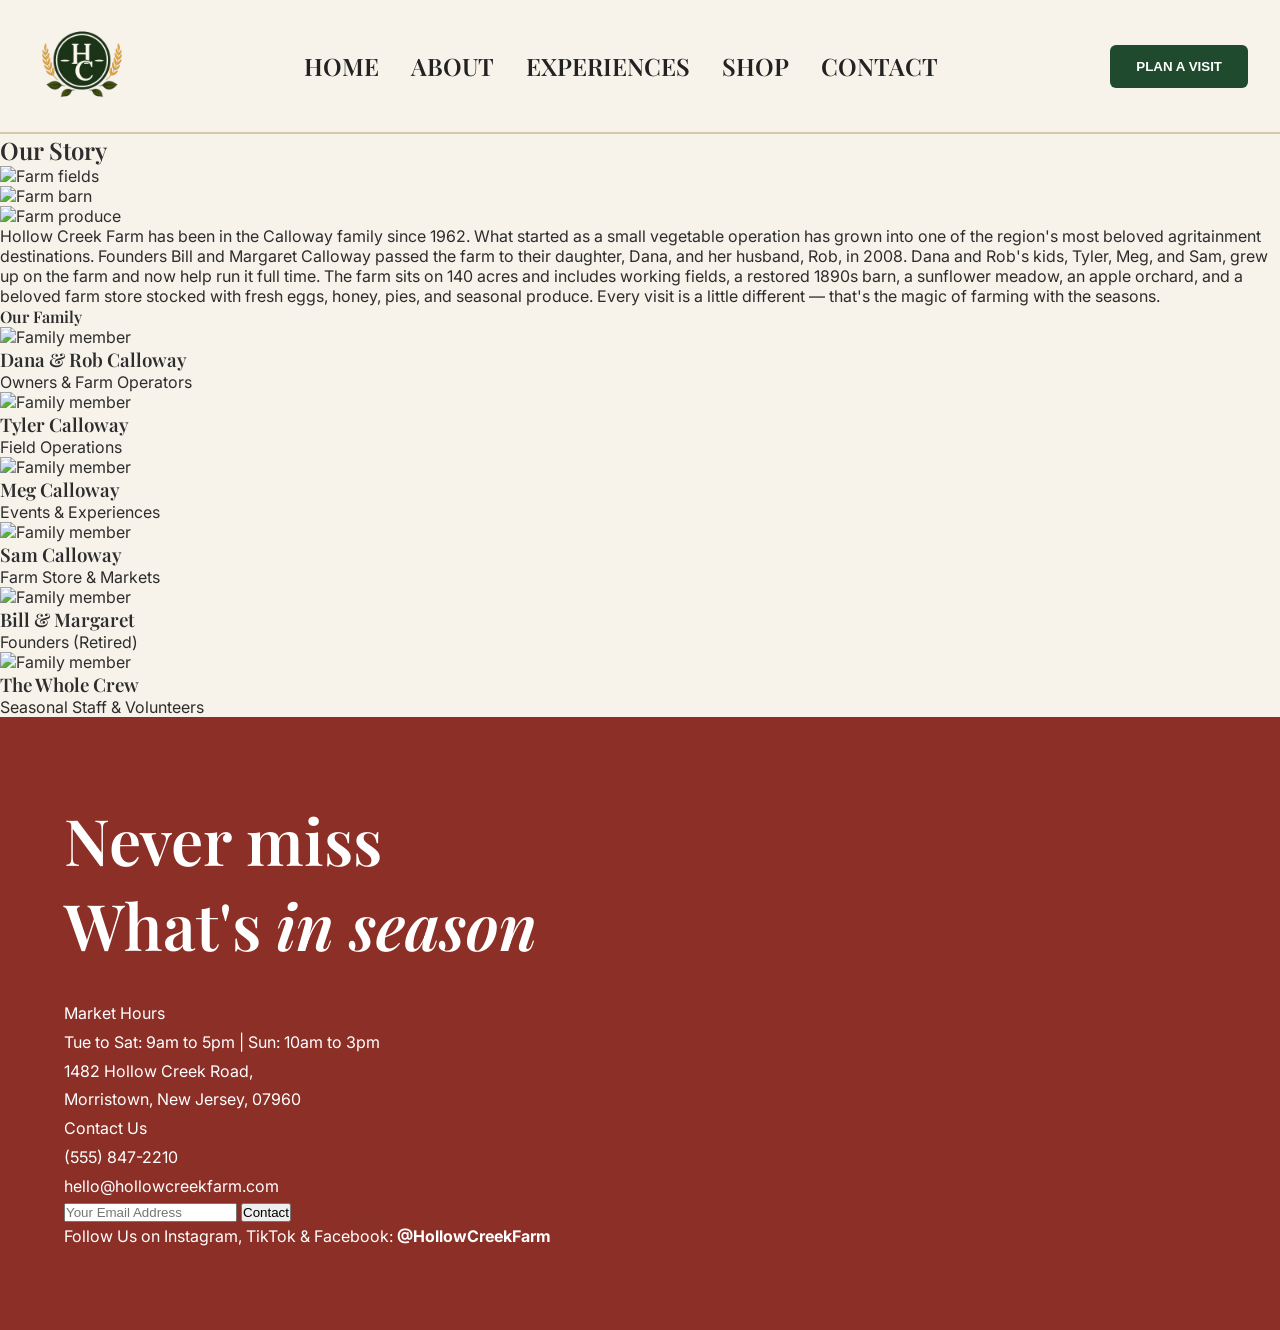
==== commit 8aec6593: "nav , ticker, hero finished, broken season menu js" ====
--- a/about.html
+++ b/about.html
@@ -9,24 +9,38 @@
 </head>
 <body>
 
+ <!DOCTYPE html>
+<html lang="en">
+
+<head>
+  <meta charset="UTF-8" />
+  <meta name="viewport" content="width=device-width, initial-scale=1.0" />
+  <title>Hollow Creek Farm</title>
+  <link rel="preconnect" href="https://fonts.googleapis.com">
+  <link
+    href="https://fonts.googleapis.com/css2?family=Cormorant+Garamond:wght@300;400;500;600;700&family=Inter:wght@300;400;500;600&display=swap"
+    rel="stylesheet">
+  <link rel="stylesheet" href="style.css" />
+</head>
+
+<body>
+
+  <!-- NAVBAR -->
+
   <nav class="navbar">
-    <a href="index.html" class="nav-logo">
-      <div class="logo-circle">
-        <span class="logo-letters">HC</span>
-        <div class="logo-ring"></div>
-      </div>
-    </a>
-    <ul class="nav-links">
-      <li><a href="index.html">Home</a></li>
-      <li><a href="about.html" class="active">About</a></li>
-      <li><a href="experiences.html">Experiences</a></li>
-      <li><a href="shop.html">Shop</a></li>
-      <li><a href="contact.html">Contact</a></li>
-    </ul>
-    <a href="contact.html" class="btn-plan">Plan a Visit</a>
-    <button class="hamburger" id="hamburger" aria-label="Toggle menu">
-      <span></span><span></span><span></span>
-    </button>
+    <div class="nav-container">
+      <a href="index.html">
+        <img src="logo.png" alt="Hollow Creek Farm Logo" class="logo" />
+      </a>
+      <ul class="nav-links">
+        <li><a href="index.html"><h1> HOME</h1></a></li>
+        <li><a href="about.html"><h1> ABOUT</h1></a></li>
+        <li><a href="experiences.html"><h1> EXPERIENCES</h1></a></li>
+        <li><a href="shop.html"><h1> SHOP</h1></a></li>
+        <li><a href="contact.html"><h1> CONTACT</h1></a></li>
+      </ul>
+      <button class="visit-btn">PLAN A VISIT</button>
+    </div>
   </nav>
 
   <!-- OUR STORY HEADER -->
--- a/style.css
+++ b/style.css
@@ -1,1471 +1,670 @@
-css
-
-/* ============================================
-   HOLLOW CREEK FARM — style.css
-   ============================================ */
-
-:root {
-  --green-dark: #2D5016;
-  --green-mid: #3D6B20;
-  --gold: #C9952A;
-  --gold-light: #E8C97A;
-  --cream: #F5F0E8;
-  --cream-warm: #FAF6EE;
-  --red-dark: #8B2020;
-  --red-mid: #A03030;
-  --tan: #D4A853;
-  --tan-light: #E8C97A;
-  --text-dark: #2A2018;
-  --text-mid: #4A3D28;
-  --text-light: #7A6A50;
-  --white: #FFFFFF;
-  --bg-gold: #D4A020;
-  --bg-tan: #C9A84C;
-}
-
-*, *::before, *::after { box-sizing: border-box; margin: 0; padding: 0; }
-
-html { scroll-behavior: smooth; }
-
-body {
-  font-family: 'Lato', sans-serif;
-  background: var(--cream-warm);
-  color: var(--text-dark);
-  overflow-x: hidden;
-}
-
-img { display: block; width: 100%; height: 100%; object-fit: cover; }
-a { text-decoration: none; color: inherit; }
-ul { list-style: none; }
-
-/* ============================================
-   NAVBAR
-   ============================================ */
-.navbar {
-  position: sticky;
-  top: 0;
-  z-index: 100;
-  display: flex;
-  align-items: center;
-  gap: 2rem;
-  padding: 0.8rem 2.5rem;
-  background: var(--cream-warm);
-  border-bottom: 1px solid rgba(201,149,42,0.25);
-  box-shadow: 0 2px 12px rgba(0,0,0,0.06);
-}
-
-.nav-logo {
-  flex-shrink: 0;
-  display: flex;
-  align-items: center;
-}
-
-.logo-circle {
-  width: 48px;
-  height: 48px;
+*{
+    margin:0;
+    padding:0;
+    box-sizing:border-box;
+}
+
+:root{
+    --cream:#F7F3EA;
+    --gold:#F2BE3D;
+    --deep-gold:#D9B26D;
+    --green:#1F4A2E;
+    --sage:#7BA17A;
+    --red:#8C2F27;
+    --text:#2d2d2d;
+    --white:#fff;
+}
+
+html{
+    scroll-behavior:smooth;
+}
+
+body{
+    font-family:'Inter',sans-serif;
+    background:var(--cream);
+    color:var(--text);
+    overflow-x:hidden;
+    cursor:none;
+}
+
+/* ------------------------
+-----------------------------------------
+-----------------------------------------
+------------Custom Cursor------------------------
+-----------------------------------------
+----------------- */
+
+/* Main dot */
+.cursor {
+  position: fixed;
+  width: 10px;
+  height: 10px;
+  background: #5a6b3a;
   border-radius: 50%;
-  background: var(--green-dark);
-  display: flex;
-  align-items: center;
-  justify-content: center;
-  position: relative;
-  border: 2px solid var(--gold);
-}
-
-.logo-letters {
-  font-family: 'Playfair Display', serif;
-  font-size: 14px;
-  font-weight: 700;
-  color: var(--gold);
-  letter-spacing: 1px;
-}
-
-.nav-links {
-  display: flex;
-  gap: 2.2rem;
-  align-items: center;
-  flex: 1;
-  justify-content: center;
-}
-
-.nav-links a {
-  font-family: 'Lato', sans-serif;
-  font-size: 0.82rem;
-  font-weight: 700;
-  letter-spacing: 0.1em;
-  text-transform: uppercase;
-  color: var(--text-dark);
-  transition: color 0.2s;
-  position: relative;
-  padding-bottom: 3px;
-}
-
-.nav-links a::after {
-  content: '';
-  position: absolute;
-  bottom: -2px;
-  left: 0;
-  width: 0;
-  height: 2px;
-  background: var(--red-dark);
-  transition: width 0.25s;
-}
-
-.nav-links a:hover::after,
-.nav-links a.active::after {
-  width: 100%;
-}
-
-.nav-links a.active { color: var(--text-dark); }
-
-.btn-plan {
-  background: var(--green-dark);
-  color: var(--white);
-  font-family: 'Lato', sans-serif;
-  font-size: 0.78rem;
-  font-weight: 700;
-  letter-spacing: 0.08em;
-  text-transform: uppercase;
-  padding: 0.6rem 1.3rem;
-  border-radius: 3px;
-  transition: background 0.2s;
+  pointer-events: none;
+  z-index: 9999;
+  transform: translate(-50%, -50%);
+  transition:
+    transform 0.1s,
+    width 0.3s ease,
+    height 0.3s ease,
+    background 0.3s ease;
+}
+
+/* Ring */
+.cursor-ring {
+  position: fixed;
+  width: 36px;
+  height: 36px;
+  border: 1px solid #5a6b3a;
+  border-radius: 50%;
+  pointer-events: none;
+  z-index: 9998;
+  transform: translate(-50%, -50%);
+  transition:
+    transform 0.18s ease,
+    width 0.3s ease,
+    height 0.3s ease,
+    opacity 0.3s ease;
+  opacity: 0.6;
+}
+
+/* Disable on touch devices */
+@media (max-width: 768px) {
+  body {
+    cursor: auto;
+  }
+
+  .cursor,
+  .cursor-ring {
+    display: none;
+  }
+}
+
+
+
+h1,h2,h3,h4{
+    font-family:'Playfair Display',serif;
+    font-weight:600;
+}
+
+h1{
+    font-size:1.5rem;
+}
+
+h2{
+    font-size:1rem;
+}
+
+img{
+    width:100%;
+    display:block;
+}
+
+/* NAVBAR */
+
+.navbar{
+    width:100%;
+    background:#f7f3eb;
+    border-bottom:2px solid #d8c8aa;
+    position:sticky;
+    top:0;
+    z-index:999;
+}
+
+.nav-container{
+    max-width:1400px;
+    margin:auto;
+    display:flex;
+    align-items:center;
+    justify-content:space-between;
+    padding:1rem 2rem;
+}
+
+.logo{
+    height:100px;
+    width:100px;
+}
+
+.nav-links{
+    display:flex;
+    gap:2rem;
+    list-style:none;
+}
+
+.nav-links a{
+    text-decoration:none;
+    color:#222;
+    font-weight:500;
+    position:relative;
+    transition:.3s;
+}
+
+.nav-links a:hover{
+    color:var(--green);
+}
+
+.nav-links a::after{
+    content:"";
+    position:absolute;
+    left:0;
+    bottom:-5px;
+    width:0;
+    height:2px;
+    background:var(--red);
+    transition:.3s;
+}
+
+.nav-links a:hover::after{
+    width:100%;
+}
+
+.visit-btn{
+    background:var(--green);
+    color:white;
+    padding:14px 26px;
+    border:none;
+    border-radius:6px;
+    font-weight:600;
+    cursor:pointer;
+    transition:.3s;
+}
+
+.visit-btn:hover{
+    background:#173623;
+    transform:translateY(-2px);
+}
+
+/* HERO */
+
+.hero{
+    display:grid;
+    grid-template-columns:1fr 1fr;
+    min-height:90vh;
+}
+
+.hero-left{
+    background:var(--gold);
+    padding:5rem 4rem;
+    display:flex;
+    flex-direction:column;
+    justify-content:center;
+}
+
+.hero-left span{
+    font-size:1.3rem;
+    margin-bottom:1rem;
+    font-family:'Cormorant Garamond',serif;
+}
+
+.hero-left h1{
+    font-size:5.5rem;
+    line-height:0.9;
+    margin-bottom:2rem;
+}
+
+.hero-left p{
+    max-width:500px;
+    line-height:1.8;
+    margin-bottom:2rem;
+}
+
+.hero-buttons{
+    display:flex;
+    gap:2rem;
+    align-items:center;
+    flex-wrap:wrap;
+}
+
+.primary-btn{
+    background:var(--green);
+    color:white;
+    padding:16px 28px;
+    text-decoration:none;
+    font-weight:600;
+    transition:.3s;
+}
+
+.primary-btn:hover{
+    background:#173623;
+}
+
+.text-link{
+    text-decoration:none;
+    color:black;
+    font-weight:600;
+    font-size:1.1rem;
+}
+
+.hero-right{
+    background:center;
+  
+    position:relative;
+}
+
+.hero-right::after{
+    content:"";
+    position:absolute;
+    inset:0;
+    background:rgba(0,0,0,0.12);
+}
+
+/* TICKER */
+
+.ticker {
+  background-color: var(--red);
+  padding: 0.5rem 0;
+  overflow: hidden;
   white-space: nowrap;
 }
 
-.btn-plan:hover { background: var(--green-mid); }
-
-.hamburger {
-  display: none;
-  flex-direction: column;
-  gap: 5px;
-  cursor: pointer;
-  background: none;
-  border: none;
-  padding: 4px;
-  margin-left: auto;
-}
-
-.hamburger span {
-  display: block;
-  width: 24px;
-  height: 2px;
-  background: var(--text-dark);
-  transition: all 0.3s;
-}
-
-/* ============================================
-   HERO (HOME)
-   ============================================ */
-.hero {
-  display: grid;
-  grid-template-columns: 1fr 1fr;
-  min-height: 580px;
-  background: var(--cream-warm);
-  overflow: hidden;
-}
-
-.hero-content {
-  padding: 4rem 3rem 4rem 4rem;
-  display: flex;
-  flex-direction: column;
-  justify-content: center;
-  gap: 1.2rem;
-}
-
-.hero-eyebrow {
-  font-family: 'Lato', sans-serif;
-  font-size: 0.8rem;
-  font-weight: 700;
-  letter-spacing: 0.12em;
-  text-transform: uppercase;
-  color: var(--text-light);
-}
-
-.hero-title {
-  font-family: 'Playfair Display', serif;
-  font-size: clamp(2.8rem, 5vw, 4.5rem);
-  font-weight: 700;
-  line-height: 1.05;
-  color: var(--text-dark);
-}
-
-.hero-desc {
-  font-size: 0.95rem;
-  line-height: 1.7;
-  color: var(--text-mid);
-  max-width: 480px;
-}
-
-.hero-buttons {
-  display: flex;
-  gap: 1.5rem;
-  align-items: center;
-  flex-wrap: wrap;
-  margin-top: 0.5rem;
-}
-
-.btn-primary {
-  background: var(--green-dark);
-  color: var(--white);
-  font-family: 'Lato', sans-serif;
-  font-size: 0.8rem;
-  font-weight: 700;
-  letter-spacing: 0.1em;
-  text-transform: uppercase;
-  padding: 0.8rem 1.8rem;
-  border-radius: 3px;
-  transition: background 0.2s;
-}
-
-.btn-primary:hover { background: var(--green-mid); }
-
-.btn-text {
-  font-family: 'Lato', sans-serif;
-  font-size: 0.85rem;
-  font-weight: 700;
-  letter-spacing: 0.06em;
-  text-transform: uppercase;
-  color: var(--text-dark);
-  display: flex;
-  align-items: center;
-  gap: 0.4rem;
-  transition: color 0.2s;
-}
-
-.btn-text:hover { color: var(--green-dark); }
-.arrow { transition: transform 0.2s; }
-.btn-text:hover .arrow { transform: translateX(4px); }
-
-.hero-image {
-  overflow: hidden;
-  position: relative;
-}
-
-.hero-image img {
-  width: 100%;
-  height: 100%;
-  object-fit: cover;
-  object-position: center;
-}
-
-/* ============================================
-   MARQUEE
-   ============================================ */
-.marquee-bar {
-  background: var(--red-dark);
-  overflow: hidden;
-  padding: 0.7rem 0;
-}
-
-.marquee-track {
-  display: flex;
-  gap: 3rem;
-  white-space: nowrap;
-  animation: marquee 30s linear infinite;
-}
-
-.marquee-track span {
-  font-family: 'Lato', sans-serif;
-  font-size: 0.8rem;
-  font-weight: 700;
-  letter-spacing: 0.1em;
+.ticker__track {
+  display: inline-flex;
+  animation: ticker-scroll 25s linear infinite;
+}
+
+/* Individual ticker item — change padding to adjust spacing */
+.ticker__item {
+  font-family: var(--font-mono);
+  font-size: var(--text-xs);
+  letter-spacing: 0.15em;
   text-transform: uppercase;
   color: var(--cream);
-  flex-shrink: 0;
-}
-
-@keyframes marquee {
-  0% { transform: translateX(0); }
-  100% { transform: translateX(-50%); }
-}
-
-/* ============================================
-   THIS SEASON'S MENU
-   ============================================ */
-.season-menu {
-  display: grid;
-  grid-template-columns: 1fr 1fr;
-  background: var(--cream-warm);
-  background-image: url("data:image/svg+xml,%3Csvg width='60' height='60' viewBox='0 0 60 60' xmlns='http://www.w3.org/2000/svg'%3E%3Cg fill='none' fill-rule='evenodd'%3E%3Cg fill='%23C9952A' fill-opacity='0.07'%3E%3Cpath d='M30 30c0-11.046 8.954-20 20-20v20H30zm0 0c-11.046 0-20-8.954-20-20H30v20zm0 0c0 11.046-8.954 20-20 20v-20h20zm0 0c11.046 0 20 8.954 20 20H30V30z'/%3E%3C/g%3E%3C/g%3E%3C/svg%3E");
-}
-
-.season-left {
-  overflow: hidden;
-  min-height: 480px;
-}
-
-.season-right {
-  padding: 4rem 3rem;
-  display: flex;
-  flex-direction: column;
-  justify-content: center;
-  gap: 2rem;
-  background: var(--cream-warm);
-}
-
-.section-title {
-  font-family: 'Playfair Display', serif;
-  font-size: clamp(1.8rem, 3.5vw, 2.8rem);
-  font-weight: 700;
-  line-height: 1.15;
-}
-
-.section-title.dark { color: var(--white); }
-.section-title.light { color: var(--text-dark); }
-.section-title.center { text-align: center; }
-
-.section-title.dark {
-  background: var(--green-dark);
-  color: var(--white);
-  display: inline-block;
-  padding: 1rem 1.5rem;
-}
-
-.menu-grid {
-  display: grid;
-  grid-template-columns: 1fr 1fr;
-  gap: 1rem;
-}
-
-.menu-card {
-  background: var(--green-dark);
-  border-radius: 4px;
-  padding: 1.2rem;
-  transition: transform 0.2s, background 0.2s;
-  cursor: default;
-}
-
-.menu-card:hover {
-  transform: translateY(-2px);
-  background: var(--green-mid);
-}
-
-.menu-card-inner {
-  display: flex;
-  flex-direction: column;
-  gap: 0.5rem;
-}
-
-.menu-leaf {
-  font-size: 1.2rem;
-}
-
-.menu-card p {
-  font-family: 'Lato', sans-serif;
-  font-size: 0.82rem;
-  font-weight: 700;
-  color: var(--cream);
-  line-height: 1.4;
-  text-transform: uppercase;
-  letter-spacing: 0.04em;
-}
-
-/* ============================================
-   UPCOMING EVENTS
-   ============================================ */
-.events-section {
-  background: var(--bg-tan);
-  background-image: url("data:image/svg+xml,%3Csvg width='80' height='80' viewBox='0 0 80 80' xmlns='http://www.w3.org/2000/svg'%3E%3Cg fill='%23ffffff' fill-opacity='0.05'%3E%3Cpath d='M0 0h40v40H0zm40 40h40v40H40z'/%3E%3C/g%3E%3C/svg%3E");
-  padding: 4rem 4rem;
-}
-
-.events-header {
-  display: flex;
-  align-items: baseline;
-  justify-content: space-between;
-  margin-bottom: 1.5rem;
-  flex-wrap: wrap;
-  gap: 1rem;
-}
-
-.visit-cal-link {
-  font-family: 'Lato', sans-serif;
-  font-size: 0.85rem;
-  font-weight: 700;
-  letter-spacing: 0.08em;
-  text-transform: uppercase;
-  color: var(--text-dark);
-  display: flex;
-  align-items: center;
-  gap: 0.4rem;
-  transition: color 0.2s;
-}
-
-.visit-cal-link:hover { color: var(--green-dark); }
-
-.season-tabs {
-  display: flex;
-  gap: 0.5rem;
-  margin-bottom: 2rem;
-  flex-wrap: wrap;
-}
-
-.tab-btn {
-  font-family: 'Lato', sans-serif;
-  font-size: 0.75rem;
-  font-weight: 700;
-  letter-spacing: 0.1em;
-  text-transform: uppercase;
-  padding: 0.45rem 1rem;
-  border: none;
-  border-radius: 3px;
-  cursor: pointer;
-  background: var(--cream);
-  color: var(--text-dark);
-  transition: background 0.2s, color 0.2s;
-}
-
-.tab-btn.active, .tab-btn:hover {
-  background: var(--green-dark);
-  color: var(--white);
-}
-
-.events-grid {
-  display: grid;
-  grid-template-columns: repeat(3, 1fr);
-  gap: 0;
-  border: 2px solid var(--cream);
-}
-
-.event-card {
-  padding: 2rem;
-  background: var(--cream-warm);
-  border-right: 1px solid rgba(201,149,42,0.3);
-  transition: background 0.2s;
-}
-
-.event-card:last-child { border-right: none; }
-
-.event-card.featured {
-  background: var(--red-dark);
-}
-
-.event-card.featured .event-date,
-.event-card.featured .event-title,
-.event-card.featured .event-desc {
-  color: var(--cream);
-}
-
-.event-card.featured .btn-event {
-  border-color: var(--cream);
-  color: var(--cream);
-}
-
-.event-date {
-  font-family: 'Lato', sans-serif;
-  font-size: 0.78rem;
-  font-weight: 700;
-  letter-spacing: 0.1em;
-  text-transform: uppercase;
-  color: var(--red-dark);
-  margin-bottom: 0.4rem;
-}
-
-.event-title {
-  font-family: 'Playfair Display', serif;
-  font-size: 1.4rem;
-  font-weight: 700;
-  color: var(--text-dark);
-  margin-bottom: 0.7rem;
-  line-height: 1.2;
-}
-
-.event-desc {
-  font-size: 0.88rem;
-  line-height: 1.65;
-  color: var(--text-mid);
-  margin-bottom: 1.2rem;
-}
-
-.btn-event {
-  font-family: 'Lato', sans-serif;
-  font-size: 0.75rem;
-  font-weight: 700;
-  letter-spacing: 0.1em;
-  text-transform: uppercase;
-  color: var(--text-dark);
-  border: 2px solid var(--text-dark);
-  padding: 0.5rem 1rem;
-  display: inline-block;
-  transition: background 0.2s, color 0.2s;
-}
-
-.btn-event:hover {
-  background: var(--green-dark);
-  border-color: var(--green-dark);
-  color: var(--white);
-}
-
-/* hide events by season filter */
-.event-card.hidden { display: none; }
-
-/* ============================================
-   OUR STORY PREVIEW (HOME)
-   ============================================ */
-.story-preview {
-  display: grid;
-  grid-template-columns: 1fr 1fr;
-  background-image: url("data:image/svg+xml,%3Csvg width='100' height='100' viewBox='0 0 100 100' xmlns='http://www.w3.org/2000/svg'%3E%3Cpath d='M11 18c3.866 0 7-3.134 7-7s-3.134-7-7-7-7 3.134-7 7 3.134 7 7 7zm48 25c3.866 0 7-3.134 7-7s-3.134-7-7-7-7 3.134-7 7 3.134 7 7 7zm-43-7c1.657 0 3-1.343 3-3s-1.343-3-3-3-3 1.343-3 3 1.343 3 3 3zm63 31c1.657 0 3-1.343 3-3s-1.343-3-3-3-3 1.343-3 3 1.343 3 3 3z' fill='%23C9952A' fill-opacity='0.08' fill-rule='evenodd'/%3E%3C/svg%3E"),
-    linear-gradient(135deg, var(--cream-warm) 0%, var(--cream) 100%);
-}
-
-.story-left {
-  position: relative;
-  overflow: hidden;
-  min-height: 420px;
-}
-
-.story-left img {
-  width: 100%;
-  height: 100%;
-  object-fit: cover;
-}
-
-.story-label {
-  position: absolute;
-  top: 1.5rem;
-  left: 1.5rem;
-  background: var(--cream-warm);
-  border: 2px solid var(--gold);
-  font-family: 'Playfair Display', serif;
-  font-size: 1.1rem;
-  font-style: italic;
-  padding: 0.4rem 1rem;
-  z-index: 2;
-  color: var(--text-dark);
-}
-
-.story-right {
-  padding: 4rem 3.5rem;
-  display: flex;
-  flex-direction: column;
-  justify-content: center;
-  gap: 1.5rem;
-}
-
-.story-title {
-  font-family: 'Playfair Display', serif;
-  font-size: clamp(1.5rem, 2.5vw, 2rem);
-  font-weight: 700;
-  color: var(--text-dark);
-  line-height: 1.2;
-}
-
-.story-right p {
-  font-size: 0.93rem;
-  line-height: 1.75;
-  color: var(--text-mid);
-}
-
-.stats-row {
-  display: flex;
-  gap: 2.5rem;
-  margin-top: 1rem;
-  padding-top: 1.5rem;
-  border-top: 1px solid rgba(201,149,42,0.3);
-}
-
-.stat {
-  display: flex;
-  flex-direction: column;
-  gap: 0.2rem;
-}
-
-.stat-big {
-  font-family: 'Playfair Display', serif;
-  font-size: 2rem;
-  font-weight: 700;
-  color: var(--text-dark);
-  line-height: 1;
-}
-
-.stat-label {
-  font-family: 'Lato', sans-serif;
-  font-size: 0.72rem;
-  font-weight: 700;
-  letter-spacing: 0.1em;
-  text-transform: uppercase;
-  color: var(--text-light);
-}
-
-/* ============================================
-   FRESH ON THE FARM
-   ============================================ */
-.fresh-section {
-  background: var(--green-dark);
-  padding: 4rem 3rem;
-  position: relative;
-  overflow: hidden;
-}
-
-.fresh-section .section-title { color: var(--cream); margin-bottom: 2.5rem; }
-
-.fresh-carousel-wrapper {
-  position: relative;
-  display: flex;
-  align-items: center;
-  gap: 1rem;
-}
-
-.fresh-grid {
-  display: grid;
-  grid-template-columns: repeat(3, 1fr);
-  gap: 1.5rem;
-  flex: 1;
-  overflow: hidden;
-}
-
-.fresh-card {
-  background: var(--cream-warm);
-  border-radius: 4px;
-  overflow: hidden;
-  transition: transform 0.25s;
-}
-
-.fresh-card:hover { transform: translateY(-4px); }
-
-.fresh-img {
-  height: 200px;
-  overflow: hidden;
-}
-
-.fresh-card h3 {
-  font-family: 'Playfair Display', serif;
-  font-size: 1.25rem;
-  font-weight: 700;
-  color: var(--text-dark);
-  padding: 1rem 1.2rem 0.4rem;
-}
-
-.fresh-card p {
-  font-size: 0.84rem;
-  line-height: 1.6;
-  color: var(--text-mid);
-  padding: 0 1.2rem 0.8rem;
-}
-
-.learn-link {
-  display: inline-block;
-  font-family: 'Lato', sans-serif;
-  font-size: 0.78rem;
-  font-weight: 700;
-  letter-spacing: 0.08em;
-  text-transform: uppercase;
-  color: var(--green-dark);
-  padding: 0 1.2rem 1.2rem;
-  transition: color 0.2s;
-}
-
-.learn-link:hover { color: var(--red-dark); }
-
-.carousel-btn {
-  background: var(--gold);
-  border: none;
-  color: var(--white);
-  font-size: 1.2rem;
-  width: 42px;
-  height: 42px;
-  border-radius: 50%;
-  cursor: pointer;
-  display: flex;
-  align-items: center;
-  justify-content: center;
-  transition: background 0.2s;
-  flex-shrink: 0;
-}
-
-.carousel-btn:hover { background: var(--tan); }
-
-/* ============================================
-   FOOTER
-   ============================================ */
-.footer {
-  background: var(--green-dark);
-  color: var(--cream);
-  display: grid;
-  grid-template-columns: 1fr 1fr;
-  gap: 3rem;
-  padding: 3rem 4rem;
-}
-
-.footer-tagline {
-  font-family: 'Playfair Display', serif;
-  font-size: clamp(1.5rem, 2.5vw, 2rem);
-  font-weight: 400;
-  line-height: 1.2;
-  color: var(--cream);
-  margin-bottom: 1.5rem;
-}
-
-.footer-tagline em {
-  font-style: italic;
-  color: var(--gold-light);
-}
-
-.footer-label {
-  font-family: 'Lato', sans-serif;
-  font-size: 0.72rem;
-  font-weight: 700;
-  letter-spacing: 0.12em;
-  text-transform: uppercase;
-  color: var(--gold-light);
-  margin-bottom: 0.4rem;
-}
-
-.footer-info p, .footer-contact-info p {
-  font-size: 0.85rem;
-  line-height: 1.7;
-  color: rgba(245,240,232,0.85);
-}
-
-.footer-right {
-  display: flex;
-  flex-direction: column;
-  gap: 1.2rem;
-  justify-content: center;
-}
-
-.footer-newsletter {
-  display: flex;
-  gap: 0;
-  max-width: 420px;
-}
-
-.footer-email {
-  flex: 1;
-  padding: 0.7rem 1rem;
-  border: 2px solid var(--gold);
-  background: transparent;
-  color: var(--cream);
-  font-family: 'Lato', sans-serif;
-  font-size: 0.85rem;
-  outline: none;
-}
-
-.footer-email::placeholder { color: rgba(245,240,232,0.5); }
-
-.footer-contact-btn {
-  padding: 0.7rem 1.4rem;
-  background: var(--green-mid);
-  border: 2px solid var(--gold);
-  border-left: none;
-  color: var(--cream);
-  font-family: 'Lato', sans-serif;
-  font-size: 0.8rem;
-  font-weight: 700;
-  letter-spacing: 0.08em;
-  text-transform: uppercase;
-  cursor: pointer;
-  transition: background 0.2s;
-}
-
-.footer-contact-btn:hover { background: var(--gold); color: var(--green-dark); }
-
-.footer-social {
-  font-size: 0.82rem;
-  color: rgba(245,240,232,0.75);
-}
-
-/* ============================================
-   ABOUT PAGE
-   ============================================ */
-.about-hero {
-  position: relative;
-  min-height: 200px;
-  display: flex;
-  align-items: flex-end;
-  overflow: hidden;
-  background-image: url("data:image/svg+xml,%3Csvg xmlns='http://www.w3.org/2000/svg' width='100' height='100'%3E%3Cpath d='M50 0 Q60 20 50 40 Q40 20 50 0' fill='%23C9952A' opacity='0.1'/%3E%3C/svg%3E");
-  background-color: var(--cream);
-}
-
-.about-hero-bg {
-  position: absolute;
-  inset: 0;
-  background: linear-gradient(160deg, var(--cream-warm) 0%, rgba(201,149,42,0.08) 100%);
-}
-
-.about-hero-content {
-  position: relative;
-  padding: 2.5rem 4rem;
-}
-
-.about-title {
-  font-family: 'Playfair Display', serif;
-  font-size: clamp(2rem, 4vw, 3rem);
-  font-weight: 700;
-  color: var(--text-dark);
-  background: var(--cream-warm);
-  border: 3px solid var(--gold);
-  display: inline-block;
-  padding: 0.5rem 1.5rem;
-}
-
-.about-images-section {
-  background: var(--cream-warm);
-  padding: 3rem 4rem 2rem;
-}
-
-.about-images-grid {
-  display: grid;
-  grid-template-columns: repeat(3, 1fr);
-  gap: 1.5rem;
-}
-
-.about-img-wrap {
-  height: 280px;
-  border: 3px solid var(--gold);
-  overflow: hidden;
-}
-
-.about-img-wrap img { object-fit: cover; }
-
-.about-text-section {
-  background: var(--cream-warm);
-  padding: 2rem 4rem 3rem;
-}
-
-.about-text-box {
-  background: var(--cream-warm);
-  border: 2px solid var(--gold);
-  padding: 2rem 2.5rem;
-  max-width: 900px;
-}
-
-.about-text-box p {
-  font-size: 0.95rem;
-  line-height: 1.8;
-  color: var(--text-mid);
-}
-
-.family-section {
-  background: var(--bg-tan);
-  padding: 4rem;
-}
-
-.family-section .section-title { margin-bottom: 2.5rem; }
-
-.family-grid {
-  display: grid;
-  grid-template-columns: repeat(3, 1fr);
-  gap: 1.5rem;
-  max-width: 900px;
-  margin: 0 auto;
-}
-
-.family-card {
-  background: var(--cream-warm);
-  border-radius: 4px;
-  overflow: hidden;
-}
-
-.family-card img {
-  height: 220px;
-  object-fit: cover;
-  filter: sepia(15%);
-  transition: filter 0.3s;
-}
-
-.family-card:hover img { filter: sepia(0); }
-
-.family-info {
-  padding: 0.9rem 1rem;
-}
-
-.family-info h3 {
-  font-family: 'Playfair Display', serif;
-  font-size: 1rem;
-  font-weight: 700;
-  color: var(--text-dark);
-  margin-bottom: 0.2rem;
-}
-
-.family-info p {
-  font-size: 0.78rem;
-  font-weight: 700;
-  letter-spacing: 0.06em;
-  text-transform: uppercase;
-  color: var(--text-light);
-}
-
-/* ============================================
-   EXPERIENCES / CALENDAR
-   ============================================ */
-.cal-hero {
-  background: var(--bg-tan);
-  padding: 3rem 4rem 2rem;
-}
-
-.cal-title {
-  font-family: 'Playfair Display', serif;
-  font-size: clamp(2.5rem, 4vw, 3.5rem);
-  font-weight: 400;
-  color: var(--cream);
-  margin-bottom: 1.5rem;
-}
-
-.cal-nav-bar {
-  display: flex;
-  align-items: center;
-  gap: 1.5rem;
-}
-
-.cal-arrow {
-  background: var(--green-dark);
-  color: var(--white);
-  border: none;
-  width: 40px;
-  height: 40px;
-  border-radius: 50%;
-  cursor: pointer;
-  font-size: 1rem;
-  display: flex;
-  align-items: center;
-  justify-content: center;
-  transition: background 0.2s;
-}
-
-.cal-arrow:hover { background: var(--green-mid); }
-
-.cal-month-label {
-  font-family: 'Playfair Display', serif;
-  font-size: 1.4rem;
-  font-weight: 700;
-  color: var(--cream);
-  min-width: 180px;
-  text-align: center;
-}
-
-.calendar-section {
-  background: var(--bg-tan);
-  padding: 0 4rem 3rem;
-}
-
-.calendar-wrapper {
-  background: var(--cream-warm);
-  border: 3px solid var(--green-dark);
-  overflow: hidden;
-}
-
-.calendar-header-row {
-  display: grid;
-  grid-template-columns: repeat(7, 1fr);
-  background: var(--green-dark);
-}
-
-.cal-day-header {
-  font-family: 'Lato', sans-serif;
-  font-size: 0.78rem;
-  font-weight: 700;
-  letter-spacing: 0.08em;
-  text-transform: uppercase;
-  color: var(--white);
-  text-align: center;
-  padding: 0.9rem 0.5rem;
-  border-right: 1px solid rgba(255,255,255,0.15);
-}
-
-.cal-day-header:last-child { border-right: none; }
-
-.calendar-body {
-  display: grid;
-  grid-template-columns: repeat(7, 1fr);
-}
-
-.cal-cell {
-  min-height: 90px;
-  border-right: 1px solid var(--red-dark);
-  border-bottom: 1px solid var(--red-dark);
-  padding: 0.5rem;
-  position: relative;
-}
-
-.cal-cell:nth-child(7n) { border-right: none; }
-.cal-cell.empty { background: rgba(0,0,0,0.02); }
-
-.cal-date {
-  font-family: 'Lato', sans-serif;
-  font-size: 0.82rem;
-  font-weight: 700;
-  color: var(--text-dark);
-  margin-bottom: 0.3rem;
-}
-
-.cal-event-dot {
-  font-size: 0.7rem;
-  background: var(--green-dark);
-  color: var(--white);
-  padding: 1px 5px;
-  border-radius: 2px;
-  margin-top: 2px;
-  display: block;
-  white-space: nowrap;
-  overflow: hidden;
-  text-overflow: ellipsis;
-}
-
-.events-list-section {
-  background: var(--cream-warm);
-  padding: 4rem;
-}
-
-.events-list-section .section-title { margin-bottom: 2.5rem; }
-
-.events-list {
-  max-width: 780px;
-  margin: 0 auto;
-  display: flex;
-  flex-direction: column;
-  gap: 0;
-}
-
-.event-list-item {
-  display: flex;
-  gap: 2rem;
-  padding: 1.8rem 0;
-  border-bottom: 1px solid rgba(201,149,42,0.3);
-  transition: background 0.15s;
-}
-
-.event-list-item:hover { background: rgba(201,149,42,0.05); }
-.event-list-item:first-child { border-top: 1px solid rgba(201,149,42,0.3); }
-
-.event-list-date {
-  flex-shrink: 0;
-  width: 60px;
-  display: flex;
-  flex-direction: column;
-  align-items: center;
-  gap: 2px;
-}
-
-.eli-month {
-  font-family: 'Lato', sans-serif;
-  font-size: 0.65rem;
-  font-weight: 700;
-  letter-spacing: 0.12em;
-  text-transform: uppercase;
-  color: var(--red-dark);
-}
-
-.eli-day {
-  font-family: 'Playfair Display', serif;
-  font-size: 2rem;
-  font-weight: 700;
-  color: var(--text-dark);
-  line-height: 1;
-}
-
-.event-list-details {
-  flex: 1;
-}
-
-.event-list-details h3 {
-  font-family: 'Playfair Display', serif;
-  font-size: 1.2rem;
-  font-weight: 700;
-  color: var(--text-dark);
-  margin-bottom: 0.5rem;
-}
-
-.event-list-details p {
-  font-size: 0.88rem;
-  line-height: 1.65;
-  color: var(--text-mid);
-  margin-bottom: 0.7rem;
-}
-
-.event-tag {
-  font-family: 'Lato', sans-serif;
-  font-size: 0.68rem;
-  font-weight: 700;
-  letter-spacing: 0.1em;
-  text-transform: uppercase;
-  padding: 0.2rem 0.7rem;
-  border-radius: 2px;
-  display: inline-block;
-}
-
-.event-tag.autumn { background: rgba(139,32,32,0.12); color: var(--red-dark); }
-.event-tag.winter { background: rgba(45,80,22,0.12); color: var(--green-dark); }
-.event-tag.spring { background: rgba(201,149,42,0.15); color: var(--gold); }
-.event-tag.summer { background: rgba(212,168,83,0.2); color: #8B6010; }
-
-/* ============================================
-   SHOP PAGE
-   ============================================ */
-.shop-hero {
-  background-image: url("https://images.unsplash.com/photo-1506905925346-21bda4d32df4?w=1400&q=60");
-  background-size: cover;
-  background-position: center;
-  position: relative;
-  padding: 3rem 4rem;
-}
-
-.shop-hero::before {
-  content: '';
-  position: absolute;
-  inset: 0;
-  background: rgba(201,149,42,0.7);
-  background-image: repeating-linear-gradient(
-    0deg, transparent, transparent 40px,
-    rgba(255,255,255,0.08) 40px, rgba(255,255,255,0.08) 42px
-  ),
-  repeating-linear-gradient(
-    90deg, transparent, transparent 40px,
-    rgba(255,255,255,0.08) 40px, rgba(255,255,255,0.08) 42px
-  );
-}
-
-.shop-hero-inner {
-  position: relative;
-  display: grid;
-  grid-template-columns: auto 1fr;
-  gap: 3rem;
-  align-items: center;
-}
-
-.shop-hero-title-box {
-  background: var(--green-dark);
-  padding: 2.5rem 2rem;
-  min-width: 260px;
-}
-
-.shop-hero-title-box h1 {
-  font-family: 'Playfair Display', serif;
-  font-size: clamp(2rem, 3.5vw, 3rem);
-  font-weight: 700;
-  color: var(--white);
-  line-height: 1.1;
-}
-
-.shop-season-buttons {
-  display: grid;
-  grid-template-columns: 1fr 1fr;
-  gap: 1rem;
-}
-
-.season-filter-btn {
-  background: var(--red-dark);
-  color: var(--white);
-  font-family: 'Playfair Display', serif;
-  font-size: clamp(0.9rem, 1.5vw, 1.3rem);
-  font-weight: 400;
-  letter-spacing: 0.12em;
-  text-transform: uppercase;
-  border: none;
-  padding: 1.2rem 2rem;
-  cursor: pointer;
-  transition: background 0.2s, transform 0.15s;
-}
-
-.season-filter-btn:hover { background: var(--red-mid); transform: scale(1.02); }
-.season-filter-btn.active { background: var(--green-dark); }
-
-.shop-products {
-  background: var(--cream-warm);
-  background-image: url("data:image/svg+xml,%3Csvg width='60' height='60' viewBox='0 0 60 60' xmlns='http://www.w3.org/2000/svg'%3E%3Cg fill='none' fill-rule='evenodd'%3E%3Cg fill='%23C9952A' fill-opacity='0.05'%3E%3Cpath d='M36 34v-4h-2v4h-4v2h4v4h2v-4h4v-2h-4zm0-30V0h-2v4h-4v2h4v4h2V6h4V4h-4zM6 34v-4H4v4H0v2h4v4h2v-4h4v-2H6zM6 4V0H4v4H0v2h4v4h2V6h4V4H6z'/%3E%3C/g%3E%3C/g%3E%3C/svg%3E");
-  padding: 4rem;
-}
-
-.products-grid {
-  display: grid;
-  grid-template-columns: repeat(4, 1fr);
-  gap: 1.5rem;
-}
-
-.product-card {
-  background: var(--white);
-  border: 2px solid var(--gold-light);
-  border-radius: 4px;
-  overflow: hidden;
-  transition: transform 0.25s, box-shadow 0.25s;
-}
-
-.product-card:hover {
-  transform: translateY(-4px);
-  box-shadow: 0 12px 30px rgba(0,0,0,0.12);
-}
-
-.product-card.hidden { display: none; }
-
-.product-img {
-  height: 180px;
-  overflow: hidden;
-  background: var(--cream);
-}
-
-.product-card h3 {
-  font-family: 'Playfair Display', serif;
-  font-size: 1.2rem;
-  font-weight: 700;
-  color: var(--text-dark);
-  padding: 1rem 1rem 0.4rem;
-}
-
-.product-card p {
-  font-size: 0.82rem;
-  line-height: 1.6;
-  color: var(--text-mid);
-  padding: 0 1rem 0.5rem;
-}
-
-.product-card .learn-link {
-  color: var(--green-dark);
-  padding: 0 1rem 1rem;
-}
-
-/* ============================================
-   CONTACT PAGE
-   ============================================ */
-.contact-hero {
-  background: var(--red-dark);
-  padding: 5rem 4rem;
-  text-align: center;
-}
-
-.contact-headline {
-  font-family: 'Playfair Display', serif;
-  font-size: clamp(1.8rem, 4vw, 3rem);
-  font-weight: 400;
-  color: var(--cream);
-  line-height: 1.2;
-}
-
-.contact-headline em {
-  font-style: italic;
-  color: var(--gold-light);
-}
-
-.contact-body {
-  background: var(--red-dark);
-  display: grid;
-  grid-template-columns: 1fr 1fr;
-  gap: 4rem;
-  padding: 3rem 4rem 4rem;
-}
-
-.contact-left h2 {
-  font-family: 'Playfair Display', serif;
-  font-size: 1.4rem;
-  font-weight: 600;
-  color: var(--gold-light);
-  margin-bottom: 0.7rem;
-}
-
-.contact-address {
-  font-size: 0.9rem;
-  color: var(--cream);
-  line-height: 1.6;
-  margin-bottom: 1.5rem;
-}
-
-.hours-table {
-  width: 100%;
-  border-collapse: collapse;
-  background: var(--gold-light);
-  margin-bottom: 2rem;
-}
-
-.hours-table td {
-  font-family: 'Lato', sans-serif;
-  font-size: 0.82rem;
-  padding: 0.6rem 0.8rem;
-  color: var(--text-dark);
-  border-bottom: 1px solid rgba(201,149,42,0.2);
-  vertical-align: top;
-}
-
-.hours-table tr:last-child td { border-bottom: none; }
-
-.hours-table td:first-child {
-  font-weight: 700;
-  white-space: nowrap;
-  background: rgba(255,255,255,0.15);
-}
-
-.contact-details-box h3 {
-  font-family: 'Playfair Display', serif;
-  font-size: 1.3rem;
-  font-weight: 600;
-  color: var(--gold-light);
-  margin-bottom: 0.6rem;
-}
-
-.contact-details-box p {
-  font-size: 0.88rem;
-  color: var(--cream);
-  line-height: 1.7;
-}
-
-.contact-social-text {
-  margin-top: 0.8rem;
-  color: rgba(245,240,232,0.8) !important;
-}
-
-.contact-right {
-  display: flex;
-  align-items: flex-start;
-}
-
-.contact-form-box {
-  background: var(--cream-warm);
-  padding: 2.5rem;
-  width: 100%;
-  max-width: 520px;
-}
-
-.contact-form-title {
-  font-family: 'Playfair Display', serif;
-  font-size: 1.5rem;
-  font-weight: 700;
-  color: var(--gold);
-  text-align: center;
-  margin-bottom: 1.5rem;
-}
-
-.contact-form {
-  display: flex;
-  flex-direction: column;
-  gap: 1rem;
-}
-
-.contact-input {
-  width: 100%;
-  padding: 0.85rem 1rem;
-  background: var(--green-dark);
-  border: none;
-  outline: none;
-  color: var(--gold-light);
-  font-family: 'Lato', sans-serif;
-  font-size: 0.9rem;
-  border-radius: 2px;
-  transition: background 0.2s;
-}
-
-.contact-input::placeholder { color: rgba(232,201,122,0.6); }
-.contact-input:focus { background: var(--green-mid); }
-
-.contact-textarea { resize: vertical; min-height: 120px; }
-
-.contact-submit-btn {
-  background: var(--green-dark);
-  color: var(--gold-light);
-  font-family: 'Lato', sans-serif;
-  font-size: 0.9rem;
-  font-weight: 700;
-  letter-spacing: 0.08em;
-  text-transform: uppercase;
-  border: none;
-  padding: 0.9rem;
-  cursor: pointer;
-  transition: background 0.2s;
-  border-radius: 2px;
-  margin: 0 auto;
-  width: 50%;
-  display: block;
-}
-
-.contact-submit-btn:hover { background: var(--green-mid); }
-
-.contact-success {
-  text-align: center;
-  color: var(--green-dark);
-  font-weight: 700;
-  font-size: 0.88rem;
-  display: none;
-}
-
-.contact-success.show { display: block; }
-
-.map-section {
-  background: var(--red-dark);
-  padding: 0 4rem 4rem;
-}
-
-.map-embed {
-  overflow: hidden;
-  border: 3px solid var(--gold);
-}
-
-/* ============================================
-   RESPONSIVE
-   ============================================ */
-@media (max-width: 1024px) {
-  .products-grid { grid-template-columns: repeat(2, 1fr); }
-  .fresh-grid { grid-template-columns: repeat(2, 1fr); }
-  .events-grid { grid-template-columns: 1fr 1fr; }
-  .event-card:last-child { display: none; }
-}
-
-@media (max-width: 768px) {
-  .navbar { padding: 0.7rem 1.2rem; }
-  .nav-links { display: none; }
-  .btn-plan { display: none; }
-  .hamburger { display: flex; }
-
-  .nav-links.open {
-    display: flex;
-    flex-direction: column;
-    position: absolute;
-    top: 100%;
-    left: 0;
-    right: 0;
-    background: var(--cream-warm);
-    padding: 1.5rem 2rem;
-    gap: 1.2rem;
-    box-shadow: 0 8px 20px rgba(0,0,0,0.1);
-    border-top: 1px solid rgba(201,149,42,0.2);
+  padding: 0 2.5rem;
+}
+
+@keyframes ticker-scroll {
+  from {
+    transform: translateX(0);
   }
 
-  .hero { grid-template-columns: 1fr; }
-  .hero-image { height: 260px; }
-  .hero-content { padding: 2.5rem 1.5rem; }
-
-  .season-menu { grid-template-columns: 1fr; }
-  .season-left { min-height: 250px; }
-  .season-right { padding: 2.5rem 1.5rem; }
-
-  .events-section { padding: 2.5rem 1.5rem; }
-  .events-grid { grid-template-columns: 1fr; }
-  .event-card:last-child { display: block; }
-
-  .story-preview { grid-template-columns: 1fr; }
-  .story-left { min-height: 250px; }
-  .story-right { padding: 2.5rem 1.5rem; }
-
-  .fresh-section { padding: 2.5rem 1.5rem; }
-  .fresh-grid { grid-template-columns: 1fr; }
-
-  .footer { grid-template-columns: 1fr; padding: 2.5rem 1.5rem; }
-
-  .about-images-section { padding: 2rem 1.5rem 1.5rem; }
-  .about-images-grid { grid-template-columns: 1fr; }
-  .about-img-wrap { height: 220px; }
-  .about-text-section { padding: 1.5rem 1.5rem 2.5rem; }
-  .family-section { padding: 2.5rem 1.5rem; }
-  .family-grid { grid-template-columns: 1fr 1fr; gap: 1rem; }
-
-  .cal-hero { padding: 2rem 1.5rem 1.5rem; }
-  .calendar-section { padding: 0 1.5rem 2.5rem; }
-  .cal-day-header { font-size: 0.6rem; padding: 0.6rem 2px; }
-
-  .events-list-section { padding: 2.5rem 1.5rem; }
-
-  .shop-hero { padding: 2rem 1.5rem; }
-  .shop-hero-inner { grid-template-columns: 1fr; gap: 1.5rem; }
-  .shop-season-buttons { grid-template-columns: 1fr 1fr; }
-  .shop-products { padding: 2.5rem 1.5rem; }
-  .products-grid { grid-template-columns: 1fr 1fr; }
-
-  .contact-hero { padding: 3rem 1.5rem; }
-  .contact-body { grid-template-columns: 1fr; padding: 2rem 1.5rem; gap: 2rem; }
-  .map-section { padding: 0 1.5rem 2.5rem; }
-}
-
-@media (max-width: 480px) {
-  .products-grid { grid-template-columns: 1fr; }
-  .family-grid { grid-template-columns: 1fr; }
-  .stats-row { gap: 1.5rem; }
-  .shop-season-buttons { grid-template-columns: 1fr; }
-}+  to {
+    transform: translateX(-50%);
+  }
+}
+
+
+/* SEASON MENU */
+
+.menu-section{
+    padding:6rem 5%;
+    background:url('wheatback.png') center/cover;
+}
+
+.menu-grid{
+    display:grid;
+    grid-template-columns:1.2fr .8fr;
+    gap:2rem;
+    align-items:center;
+}
+
+.menu-image{
+    height:300px;
+    background:url('https://images.unsplash.com/photo-1500595046743-cd271d694d30?q=80&w=1400&auto=format&fit=crop') center/cover;
+    border:4px solid #d6aa44;
+}
+
+.menu-title{
+    background:var(--green);
+    color:white;
+    padding:2rem;
+}
+
+.menu-title h2{
+    font-size:6.5rem;
+    line-height:1;
+}
+
+.menu-cards{
+    margin-top:3rem;
+    display:grid;
+    grid-template-columns:repeat(4,1fr);
+    gap:2rem;
+}
+
+.menu-card{
+    background:rgba(147,168,135,0.8);
+    padding:2rem;
+    text-align:center;
+    color:white;
+    min-height:200px;
+    display:flex;
+    align-items:center;
+    justify-content:center;
+    font-family:'Cormorant Garamond',serif;
+    font-size:2rem;
+    transition:.4s;
+}
+
+.menu-card:hover{
+    transform:translateY(-10px);
+    background:var(--green);
+}
+
+/* EVENTS */
+
+.events{
+    background:var(--gold);
+    padding:6rem 5%;
+}
+
+.events-top{
+    display:flex;
+    justify-content:space-between;
+    align-items:center;
+    margin-bottom:2rem;
+    flex-wrap:wrap;
+    gap:1rem;
+}
+
+.events-top h2{
+    font-size:4rem;
+    color:white;
+}
+
+.calendar-link{
+    text-decoration:none;
+    color:white;
+    font-size:2rem;
+    font-family:'Cormorant Garamond',serif;
+}
+
+.filters{
+    display:flex;
+    gap:1rem;
+    margin-bottom:2rem;
+    flex-wrap:wrap;
+}
+
+.filter-btn{
+    border:none;
+    background:var(--green);
+    color:white;
+    padding:12px 22px;
+    cursor:pointer;
+    border-radius:4px;
+    transition:.3s;
+}
+
+.filter-btn.active,
+.filter-btn:hover{
+    background:#173623;
+}
+
+.event-cards{
+    display:grid;
+    grid-template-columns:repeat(3,1fr);
+    gap:2rem;
+}
+
+.event-card{
+    background:#f9f3ea;
+    border:3px solid var(--green);
+    padding:2rem;
+    transition:.4s;
+}
+
+.event-card.red{
+    background:var(--red);
+    color:white;
+}
+
+.event-card:hover{
+    transform:translateY(-8px);
+}
+
+.event-card h3{
+    font-size:2.5rem;
+    margin-bottom:1rem;
+}
+
+.event-card p{
+    line-height:1.7;
+    margin-bottom:1.5rem;
+}
+
+.event-card a{
+    color:inherit;
+    text-decoration:none;
+    font-weight:700;
+}
+
+/* STORY */
+
+.story{
+    padding:6rem 5%;
+    background:
+    linear-gradient(rgba(255,255,255,0.82),rgba(255,255,255,0.82)),
+    url('https://www.transparenttextures.com/patterns/floral-white.png');
+}
+
+.story-grid{
+    display:grid;
+    grid-template-columns:1fr 1fr;
+    gap:3rem;
+    align-items:center;
+}
+
+.story-image{
+    height:500px;
+    background:url('https://images.unsplash.com/photo-1501004318641-b39e6451bec6?q=80&w=1200&auto=format&fit=crop') center/cover;
+    border:4px solid #d6aa44;
+}
+
+.story-content h2{
+    font-size:4rem;
+    margin-bottom:1rem;
+}
+
+.story-content p{
+    line-height:1.9;
+    margin-bottom:2rem;
+}
+
+.stats{
+    display:grid;
+    grid-template-columns:repeat(3,1fr);
+    gap:1rem;
+}
+
+.stat{
+    background:#f6f0e6;
+    border:2px solid #d6aa44;
+    padding:1.5rem;
+    text-align:center;
+}
+
+.stat h3{
+    font-size:3rem;
+    color:var(--green);
+}
+
+/* PRODUCTS */
+
+.products{
+    background:var(--sage);
+    padding:6rem 5%;
+}
+
+.products h2{
+    color:white;
+    font-size:4rem;
+    margin-bottom:3rem;
+}
+
+.product-grid{
+    display:grid;
+    grid-template-columns:repeat(3,1fr);
+    gap:2rem;
+}
+
+.product-card{
+    background:#f9f3ea;
+    border:4px solid #d6aa44;
+    padding:1rem;
+    transition:.4s;
+}
+
+.product-card:hover{
+    transform:translateY(-10px);
+}
+
+.product-image{
+    height:240px;
+    margin-bottom:1rem;
+}
+
+.product-card:nth-child(1) .product-image{
+    background:url('https://images.unsplash.com/photo-1569288052389-dac9b01c9c05?q=80&w=1200&auto=format&fit=crop') center/cover;
+}
+
+.product-card:nth-child(2) .product-image{
+    background:url('https://images.unsplash.com/photo-1587049352851-8d4e89133924?q=80&w=1200&auto=format&fit=crop') center/cover;
+}
+
+.product-card:nth-child(3) .product-image{
+    background:url('https://images.unsplash.com/photo-1562007908-17c67e878c88?q=80&w=1200&auto=format&fit=crop') center/cover;
+}
+
+.product-card h3{
+    font-size:3rem;
+    color:var(--green);
+}
+
+.product-card p{
+    line-height:1.7;
+    margin:1rem 0;
+}
+
+.learn-link{
+    text-decoration:none;
+    color:black;
+    font-weight:700;
+}
+
+/* FOOTER */
+
+.footer{
+    background:var(--red);
+    color:white;
+    padding:5rem 5%;
+}
+
+.footer-grid{
+    display:grid;
+    grid-template-columns:1.2fr 1fr 1fr;
+    gap:3rem;
+}
+
+.footer h2{
+    font-size:4rem;
+    margin-bottom:2rem;
+}
+
+.footer h3{
+    font-size:2rem;
+    margin-bottom:1rem;
+}
+
+.footer p{
+    line-height:1.8;
+}
+
+.newsletter{
+    display:flex;
+    margin-top:1rem;
+}
+
+.newsletter input{
+    flex:1;
+    padding:18px;
+    border:none;
+    outline:none;
+    font-size:1rem;
+}
+
+.newsletter button{
+    border:none;
+    background:var(--green);
+    color:white;
+    padding:0 2rem;
+    cursor:pointer;
+    font-weight:600;
+}
+
+.social{
+    margin-top:3rem;
+    text-align:center;
+    font-size:1.4rem;
+    font-family:'Cormorant Garamond',serif;
+}
+
+/* SCROLL ANIMATION */
+
+.fade-up{
+    opacity:0;
+    transform:translateY(40px);
+    transition:1s;
+}
+
+.fade-up.show{
+    opacity:1;
+    transform:translateY(0);
+}
+
+/* RESPONSIVE */
+
+@media(max-width:1100px){
+
+.hero{
+    grid-template-columns:1fr;
+}
+
+.menu-grid,
+.story-grid,
+.footer-grid{
+    grid-template-columns:1fr;
+}
+
+.menu-cards,
+.event-cards,
+.product-grid{
+    grid-template-columns:1fr 1fr;
+}
+
+.hero-left h1{
+    font-size:4.5rem;
+}
+
+}
+
+@media(max-width:700px){
+
+.nav-links{
+    display:none;
+}
+
+.menu-cards,
+.event-cards,
+.product-grid,
+.stats{
+    grid-template-columns:1fr;
+}
+
+.hero-left{
+    padding:4rem 2rem;
+}
+
+.hero-left h1{
+    font-size:3.5rem;
+}
+
+.menu-title h2,
+.events-top h2,
+.story-content h2,
+.products h2,
+.footer h2{
+    font-size:3rem;
+}
+
+}
--- a/style.css
+++ b/style.css
@@ -1,1471 +1,670 @@
-css
-
-/* ============================================
-   HOLLOW CREEK FARM — style.css
-   ============================================ */
-
-:root {
-  --green-dark: #2D5016;
-  --green-mid: #3D6B20;
-  --gold: #C9952A;
-  --gold-light: #E8C97A;
-  --cream: #F5F0E8;
-  --cream-warm: #FAF6EE;
-  --red-dark: #8B2020;
-  --red-mid: #A03030;
-  --tan: #D4A853;
-  --tan-light: #E8C97A;
-  --text-dark: #2A2018;
-  --text-mid: #4A3D28;
-  --text-light: #7A6A50;
-  --white: #FFFFFF;
-  --bg-gold: #D4A020;
-  --bg-tan: #C9A84C;
-}
-
-*, *::before, *::after { box-sizing: border-box; margin: 0; padding: 0; }
-
-html { scroll-behavior: smooth; }
-
-body {
-  font-family: 'Lato', sans-serif;
-  background: var(--cream-warm);
-  color: var(--text-dark);
-  overflow-x: hidden;
-}
-
-img { display: block; width: 100%; height: 100%; object-fit: cover; }
-a { text-decoration: none; color: inherit; }
-ul { list-style: none; }
-
-/* ============================================
-   NAVBAR
-   ============================================ */
-.navbar {
-  position: sticky;
-  top: 0;
-  z-index: 100;
-  display: flex;
-  align-items: center;
-  gap: 2rem;
-  padding: 0.8rem 2.5rem;
-  background: var(--cream-warm);
-  border-bottom: 1px solid rgba(201,149,42,0.25);
-  box-shadow: 0 2px 12px rgba(0,0,0,0.06);
-}
-
-.nav-logo {
-  flex-shrink: 0;
-  display: flex;
-  align-items: center;
-}
-
-.logo-circle {
-  width: 48px;
-  height: 48px;
+*{
+    margin:0;
+    padding:0;
+    box-sizing:border-box;
+}
+
+:root{
+    --cream:#F7F3EA;
+    --gold:#F2BE3D;
+    --deep-gold:#D9B26D;
+    --green:#1F4A2E;
+    --sage:#7BA17A;
+    --red:#8C2F27;
+    --text:#2d2d2d;
+    --white:#fff;
+}
+
+html{
+    scroll-behavior:smooth;
+}
+
+body{
+    font-family:'Inter',sans-serif;
+    background:var(--cream);
+    color:var(--text);
+    overflow-x:hidden;
+    cursor:none;
+}
+
+/* ------------------------
+-----------------------------------------
+-----------------------------------------
+------------Custom Cursor------------------------
+-----------------------------------------
+----------------- */
+
+/* Main dot */
+.cursor {
+  position: fixed;
+  width: 10px;
+  height: 10px;
+  background: #5a6b3a;
   border-radius: 50%;
-  background: var(--green-dark);
-  display: flex;
-  align-items: center;
-  justify-content: center;
-  position: relative;
-  border: 2px solid var(--gold);
-}
-
-.logo-letters {
-  font-family: 'Playfair Display', serif;
-  font-size: 14px;
-  font-weight: 700;
-  color: var(--gold);
-  letter-spacing: 1px;
-}
-
-.nav-links {
-  display: flex;
-  gap: 2.2rem;
-  align-items: center;
-  flex: 1;
-  justify-content: center;
-}
-
-.nav-links a {
-  font-family: 'Lato', sans-serif;
-  font-size: 0.82rem;
-  font-weight: 700;
-  letter-spacing: 0.1em;
-  text-transform: uppercase;
-  color: var(--text-dark);
-  transition: color 0.2s;
-  position: relative;
-  padding-bottom: 3px;
-}
-
-.nav-links a::after {
-  content: '';
-  position: absolute;
-  bottom: -2px;
-  left: 0;
-  width: 0;
-  height: 2px;
-  background: var(--red-dark);
-  transition: width 0.25s;
-}
-
-.nav-links a:hover::after,
-.nav-links a.active::after {
-  width: 100%;
-}
-
-.nav-links a.active { color: var(--text-dark); }
-
-.btn-plan {
-  background: var(--green-dark);
-  color: var(--white);
-  font-family: 'Lato', sans-serif;
-  font-size: 0.78rem;
-  font-weight: 700;
-  letter-spacing: 0.08em;
-  text-transform: uppercase;
-  padding: 0.6rem 1.3rem;
-  border-radius: 3px;
-  transition: background 0.2s;
+  pointer-events: none;
+  z-index: 9999;
+  transform: translate(-50%, -50%);
+  transition:
+    transform 0.1s,
+    width 0.3s ease,
+    height 0.3s ease,
+    background 0.3s ease;
+}
+
+/* Ring */
+.cursor-ring {
+  position: fixed;
+  width: 36px;
+  height: 36px;
+  border: 1px solid #5a6b3a;
+  border-radius: 50%;
+  pointer-events: none;
+  z-index: 9998;
+  transform: translate(-50%, -50%);
+  transition:
+    transform 0.18s ease,
+    width 0.3s ease,
+    height 0.3s ease,
+    opacity 0.3s ease;
+  opacity: 0.6;
+}
+
+/* Disable on touch devices */
+@media (max-width: 768px) {
+  body {
+    cursor: auto;
+  }
+
+  .cursor,
+  .cursor-ring {
+    display: none;
+  }
+}
+
+
+
+h1,h2,h3,h4{
+    font-family:'Playfair Display',serif;
+    font-weight:600;
+}
+
+h1{
+    font-size:1.5rem;
+}
+
+h2{
+    font-size:1rem;
+}
+
+img{
+    width:100%;
+    display:block;
+}
+
+/* NAVBAR */
+
+.navbar{
+    width:100%;
+    background:#f7f3eb;
+    border-bottom:2px solid #d8c8aa;
+    position:sticky;
+    top:0;
+    z-index:999;
+}
+
+.nav-container{
+    max-width:1400px;
+    margin:auto;
+    display:flex;
+    align-items:center;
+    justify-content:space-between;
+    padding:1rem 2rem;
+}
+
+.logo{
+    height:100px;
+    width:100px;
+}
+
+.nav-links{
+    display:flex;
+    gap:2rem;
+    list-style:none;
+}
+
+.nav-links a{
+    text-decoration:none;
+    color:#222;
+    font-weight:500;
+    position:relative;
+    transition:.3s;
+}
+
+.nav-links a:hover{
+    color:var(--green);
+}
+
+.nav-links a::after{
+    content:"";
+    position:absolute;
+    left:0;
+    bottom:-5px;
+    width:0;
+    height:2px;
+    background:var(--red);
+    transition:.3s;
+}
+
+.nav-links a:hover::after{
+    width:100%;
+}
+
+.visit-btn{
+    background:var(--green);
+    color:white;
+    padding:14px 26px;
+    border:none;
+    border-radius:6px;
+    font-weight:600;
+    cursor:pointer;
+    transition:.3s;
+}
+
+.visit-btn:hover{
+    background:#173623;
+    transform:translateY(-2px);
+}
+
+/* HERO */
+
+.hero{
+    display:grid;
+    grid-template-columns:1fr 1fr;
+    min-height:90vh;
+}
+
+.hero-left{
+    background:var(--gold);
+    padding:5rem 4rem;
+    display:flex;
+    flex-direction:column;
+    justify-content:center;
+}
+
+.hero-left span{
+    font-size:1.3rem;
+    margin-bottom:1rem;
+    font-family:'Cormorant Garamond',serif;
+}
+
+.hero-left h1{
+    font-size:5.5rem;
+    line-height:0.9;
+    margin-bottom:2rem;
+}
+
+.hero-left p{
+    max-width:500px;
+    line-height:1.8;
+    margin-bottom:2rem;
+}
+
+.hero-buttons{
+    display:flex;
+    gap:2rem;
+    align-items:center;
+    flex-wrap:wrap;
+}
+
+.primary-btn{
+    background:var(--green);
+    color:white;
+    padding:16px 28px;
+    text-decoration:none;
+    font-weight:600;
+    transition:.3s;
+}
+
+.primary-btn:hover{
+    background:#173623;
+}
+
+.text-link{
+    text-decoration:none;
+    color:black;
+    font-weight:600;
+    font-size:1.1rem;
+}
+
+.hero-right{
+    background:center;
+  
+    position:relative;
+}
+
+.hero-right::after{
+    content:"";
+    position:absolute;
+    inset:0;
+    background:rgba(0,0,0,0.12);
+}
+
+/* TICKER */
+
+.ticker {
+  background-color: var(--red);
+  padding: 0.5rem 0;
+  overflow: hidden;
   white-space: nowrap;
 }
 
-.btn-plan:hover { background: var(--green-mid); }
-
-.hamburger {
-  display: none;
-  flex-direction: column;
-  gap: 5px;
-  cursor: pointer;
-  background: none;
-  border: none;
-  padding: 4px;
-  margin-left: auto;
-}
-
-.hamburger span {
-  display: block;
-  width: 24px;
-  height: 2px;
-  background: var(--text-dark);
-  transition: all 0.3s;
-}
-
-/* ============================================
-   HERO (HOME)
-   ============================================ */
-.hero {
-  display: grid;
-  grid-template-columns: 1fr 1fr;
-  min-height: 580px;
-  background: var(--cream-warm);
-  overflow: hidden;
-}
-
-.hero-content {
-  padding: 4rem 3rem 4rem 4rem;
-  display: flex;
-  flex-direction: column;
-  justify-content: center;
-  gap: 1.2rem;
-}
-
-.hero-eyebrow {
-  font-family: 'Lato', sans-serif;
-  font-size: 0.8rem;
-  font-weight: 700;
-  letter-spacing: 0.12em;
-  text-transform: uppercase;
-  color: var(--text-light);
-}
-
-.hero-title {
-  font-family: 'Playfair Display', serif;
-  font-size: clamp(2.8rem, 5vw, 4.5rem);
-  font-weight: 700;
-  line-height: 1.05;
-  color: var(--text-dark);
-}
-
-.hero-desc {
-  font-size: 0.95rem;
-  line-height: 1.7;
-  color: var(--text-mid);
-  max-width: 480px;
-}
-
-.hero-buttons {
-  display: flex;
-  gap: 1.5rem;
-  align-items: center;
-  flex-wrap: wrap;
-  margin-top: 0.5rem;
-}
-
-.btn-primary {
-  background: var(--green-dark);
-  color: var(--white);
-  font-family: 'Lato', sans-serif;
-  font-size: 0.8rem;
-  font-weight: 700;
-  letter-spacing: 0.1em;
-  text-transform: uppercase;
-  padding: 0.8rem 1.8rem;
-  border-radius: 3px;
-  transition: background 0.2s;
-}
-
-.btn-primary:hover { background: var(--green-mid); }
-
-.btn-text {
-  font-family: 'Lato', sans-serif;
-  font-size: 0.85rem;
-  font-weight: 700;
-  letter-spacing: 0.06em;
-  text-transform: uppercase;
-  color: var(--text-dark);
-  display: flex;
-  align-items: center;
-  gap: 0.4rem;
-  transition: color 0.2s;
-}
-
-.btn-text:hover { color: var(--green-dark); }
-.arrow { transition: transform 0.2s; }
-.btn-text:hover .arrow { transform: translateX(4px); }
-
-.hero-image {
-  overflow: hidden;
-  position: relative;
-}
-
-.hero-image img {
-  width: 100%;
-  height: 100%;
-  object-fit: cover;
-  object-position: center;
-}
-
-/* ============================================
-   MARQUEE
-   ============================================ */
-.marquee-bar {
-  background: var(--red-dark);
-  overflow: hidden;
-  padding: 0.7rem 0;
-}
-
-.marquee-track {
-  display: flex;
-  gap: 3rem;
-  white-space: nowrap;
-  animation: marquee 30s linear infinite;
-}
-
-.marquee-track span {
-  font-family: 'Lato', sans-serif;
-  font-size: 0.8rem;
-  font-weight: 700;
-  letter-spacing: 0.1em;
+.ticker__track {
+  display: inline-flex;
+  animation: ticker-scroll 25s linear infinite;
+}
+
+/* Individual ticker item — change padding to adjust spacing */
+.ticker__item {
+  font-family: var(--font-mono);
+  font-size: var(--text-xs);
+  letter-spacing: 0.15em;
   text-transform: uppercase;
   color: var(--cream);
-  flex-shrink: 0;
-}
-
-@keyframes marquee {
-  0% { transform: translateX(0); }
-  100% { transform: translateX(-50%); }
-}
-
-/* ============================================
-   THIS SEASON'S MENU
-   ============================================ */
-.season-menu {
-  display: grid;
-  grid-template-columns: 1fr 1fr;
-  background: var(--cream-warm);
-  background-image: url("data:image/svg+xml,%3Csvg width='60' height='60' viewBox='0 0 60 60' xmlns='http://www.w3.org/2000/svg'%3E%3Cg fill='none' fill-rule='evenodd'%3E%3Cg fill='%23C9952A' fill-opacity='0.07'%3E%3Cpath d='M30 30c0-11.046 8.954-20 20-20v20H30zm0 0c-11.046 0-20-8.954-20-20H30v20zm0 0c0 11.046-8.954 20-20 20v-20h20zm0 0c11.046 0 20 8.954 20 20H30V30z'/%3E%3C/g%3E%3C/g%3E%3C/svg%3E");
-}
-
-.season-left {
-  overflow: hidden;
-  min-height: 480px;
-}
-
-.season-right {
-  padding: 4rem 3rem;
-  display: flex;
-  flex-direction: column;
-  justify-content: center;
-  gap: 2rem;
-  background: var(--cream-warm);
-}
-
-.section-title {
-  font-family: 'Playfair Display', serif;
-  font-size: clamp(1.8rem, 3.5vw, 2.8rem);
-  font-weight: 700;
-  line-height: 1.15;
-}
-
-.section-title.dark { color: var(--white); }
-.section-title.light { color: var(--text-dark); }
-.section-title.center { text-align: center; }
-
-.section-title.dark {
-  background: var(--green-dark);
-  color: var(--white);
-  display: inline-block;
-  padding: 1rem 1.5rem;
-}
-
-.menu-grid {
-  display: grid;
-  grid-template-columns: 1fr 1fr;
-  gap: 1rem;
-}
-
-.menu-card {
-  background: var(--green-dark);
-  border-radius: 4px;
-  padding: 1.2rem;
-  transition: transform 0.2s, background 0.2s;
-  cursor: default;
-}
-
-.menu-card:hover {
-  transform: translateY(-2px);
-  background: var(--green-mid);
-}
-
-.menu-card-inner {
-  display: flex;
-  flex-direction: column;
-  gap: 0.5rem;
-}
-
-.menu-leaf {
-  font-size: 1.2rem;
-}
-
-.menu-card p {
-  font-family: 'Lato', sans-serif;
-  font-size: 0.82rem;
-  font-weight: 700;
-  color: var(--cream);
-  line-height: 1.4;
-  text-transform: uppercase;
-  letter-spacing: 0.04em;
-}
-
-/* ============================================
-   UPCOMING EVENTS
-   ============================================ */
-.events-section {
-  background: var(--bg-tan);
-  background-image: url("data:image/svg+xml,%3Csvg width='80' height='80' viewBox='0 0 80 80' xmlns='http://www.w3.org/2000/svg'%3E%3Cg fill='%23ffffff' fill-opacity='0.05'%3E%3Cpath d='M0 0h40v40H0zm40 40h40v40H40z'/%3E%3C/g%3E%3C/svg%3E");
-  padding: 4rem 4rem;
-}
-
-.events-header {
-  display: flex;
-  align-items: baseline;
-  justify-content: space-between;
-  margin-bottom: 1.5rem;
-  flex-wrap: wrap;
-  gap: 1rem;
-}
-
-.visit-cal-link {
-  font-family: 'Lato', sans-serif;
-  font-size: 0.85rem;
-  font-weight: 700;
-  letter-spacing: 0.08em;
-  text-transform: uppercase;
-  color: var(--text-dark);
-  display: flex;
-  align-items: center;
-  gap: 0.4rem;
-  transition: color 0.2s;
-}
-
-.visit-cal-link:hover { color: var(--green-dark); }
-
-.season-tabs {
-  display: flex;
-  gap: 0.5rem;
-  margin-bottom: 2rem;
-  flex-wrap: wrap;
-}
-
-.tab-btn {
-  font-family: 'Lato', sans-serif;
-  font-size: 0.75rem;
-  font-weight: 700;
-  letter-spacing: 0.1em;
-  text-transform: uppercase;
-  padding: 0.45rem 1rem;
-  border: none;
-  border-radius: 3px;
-  cursor: pointer;
-  background: var(--cream);
-  color: var(--text-dark);
-  transition: background 0.2s, color 0.2s;
-}
-
-.tab-btn.active, .tab-btn:hover {
-  background: var(--green-dark);
-  color: var(--white);
-}
-
-.events-grid {
-  display: grid;
-  grid-template-columns: repeat(3, 1fr);
-  gap: 0;
-  border: 2px solid var(--cream);
-}
-
-.event-card {
-  padding: 2rem;
-  background: var(--cream-warm);
-  border-right: 1px solid rgba(201,149,42,0.3);
-  transition: background 0.2s;
-}
-
-.event-card:last-child { border-right: none; }
-
-.event-card.featured {
-  background: var(--red-dark);
-}
-
-.event-card.featured .event-date,
-.event-card.featured .event-title,
-.event-card.featured .event-desc {
-  color: var(--cream);
-}
-
-.event-card.featured .btn-event {
-  border-color: var(--cream);
-  color: var(--cream);
-}
-
-.event-date {
-  font-family: 'Lato', sans-serif;
-  font-size: 0.78rem;
-  font-weight: 700;
-  letter-spacing: 0.1em;
-  text-transform: uppercase;
-  color: var(--red-dark);
-  margin-bottom: 0.4rem;
-}
-
-.event-title {
-  font-family: 'Playfair Display', serif;
-  font-size: 1.4rem;
-  font-weight: 700;
-  color: var(--text-dark);
-  margin-bottom: 0.7rem;
-  line-height: 1.2;
-}
-
-.event-desc {
-  font-size: 0.88rem;
-  line-height: 1.65;
-  color: var(--text-mid);
-  margin-bottom: 1.2rem;
-}
-
-.btn-event {
-  font-family: 'Lato', sans-serif;
-  font-size: 0.75rem;
-  font-weight: 700;
-  letter-spacing: 0.1em;
-  text-transform: uppercase;
-  color: var(--text-dark);
-  border: 2px solid var(--text-dark);
-  padding: 0.5rem 1rem;
-  display: inline-block;
-  transition: background 0.2s, color 0.2s;
-}
-
-.btn-event:hover {
-  background: var(--green-dark);
-  border-color: var(--green-dark);
-  color: var(--white);
-}
-
-/* hide events by season filter */
-.event-card.hidden { display: none; }
-
-/* ============================================
-   OUR STORY PREVIEW (HOME)
-   ============================================ */
-.story-preview {
-  display: grid;
-  grid-template-columns: 1fr 1fr;
-  background-image: url("data:image/svg+xml,%3Csvg width='100' height='100' viewBox='0 0 100 100' xmlns='http://www.w3.org/2000/svg'%3E%3Cpath d='M11 18c3.866 0 7-3.134 7-7s-3.134-7-7-7-7 3.134-7 7 3.134 7 7 7zm48 25c3.866 0 7-3.134 7-7s-3.134-7-7-7-7 3.134-7 7 3.134 7 7 7zm-43-7c1.657 0 3-1.343 3-3s-1.343-3-3-3-3 1.343-3 3 1.343 3 3 3zm63 31c1.657 0 3-1.343 3-3s-1.343-3-3-3-3 1.343-3 3 1.343 3 3 3z' fill='%23C9952A' fill-opacity='0.08' fill-rule='evenodd'/%3E%3C/svg%3E"),
-    linear-gradient(135deg, var(--cream-warm) 0%, var(--cream) 100%);
-}
-
-.story-left {
-  position: relative;
-  overflow: hidden;
-  min-height: 420px;
-}
-
-.story-left img {
-  width: 100%;
-  height: 100%;
-  object-fit: cover;
-}
-
-.story-label {
-  position: absolute;
-  top: 1.5rem;
-  left: 1.5rem;
-  background: var(--cream-warm);
-  border: 2px solid var(--gold);
-  font-family: 'Playfair Display', serif;
-  font-size: 1.1rem;
-  font-style: italic;
-  padding: 0.4rem 1rem;
-  z-index: 2;
-  color: var(--text-dark);
-}
-
-.story-right {
-  padding: 4rem 3.5rem;
-  display: flex;
-  flex-direction: column;
-  justify-content: center;
-  gap: 1.5rem;
-}
-
-.story-title {
-  font-family: 'Playfair Display', serif;
-  font-size: clamp(1.5rem, 2.5vw, 2rem);
-  font-weight: 700;
-  color: var(--text-dark);
-  line-height: 1.2;
-}
-
-.story-right p {
-  font-size: 0.93rem;
-  line-height: 1.75;
-  color: var(--text-mid);
-}
-
-.stats-row {
-  display: flex;
-  gap: 2.5rem;
-  margin-top: 1rem;
-  padding-top: 1.5rem;
-  border-top: 1px solid rgba(201,149,42,0.3);
-}
-
-.stat {
-  display: flex;
-  flex-direction: column;
-  gap: 0.2rem;
-}
-
-.stat-big {
-  font-family: 'Playfair Display', serif;
-  font-size: 2rem;
-  font-weight: 700;
-  color: var(--text-dark);
-  line-height: 1;
-}
-
-.stat-label {
-  font-family: 'Lato', sans-serif;
-  font-size: 0.72rem;
-  font-weight: 700;
-  letter-spacing: 0.1em;
-  text-transform: uppercase;
-  color: var(--text-light);
-}
-
-/* ============================================
-   FRESH ON THE FARM
-   ============================================ */
-.fresh-section {
-  background: var(--green-dark);
-  padding: 4rem 3rem;
-  position: relative;
-  overflow: hidden;
-}
-
-.fresh-section .section-title { color: var(--cream); margin-bottom: 2.5rem; }
-
-.fresh-carousel-wrapper {
-  position: relative;
-  display: flex;
-  align-items: center;
-  gap: 1rem;
-}
-
-.fresh-grid {
-  display: grid;
-  grid-template-columns: repeat(3, 1fr);
-  gap: 1.5rem;
-  flex: 1;
-  overflow: hidden;
-}
-
-.fresh-card {
-  background: var(--cream-warm);
-  border-radius: 4px;
-  overflow: hidden;
-  transition: transform 0.25s;
-}
-
-.fresh-card:hover { transform: translateY(-4px); }
-
-.fresh-img {
-  height: 200px;
-  overflow: hidden;
-}
-
-.fresh-card h3 {
-  font-family: 'Playfair Display', serif;
-  font-size: 1.25rem;
-  font-weight: 700;
-  color: var(--text-dark);
-  padding: 1rem 1.2rem 0.4rem;
-}
-
-.fresh-card p {
-  font-size: 0.84rem;
-  line-height: 1.6;
-  color: var(--text-mid);
-  padding: 0 1.2rem 0.8rem;
-}
-
-.learn-link {
-  display: inline-block;
-  font-family: 'Lato', sans-serif;
-  font-size: 0.78rem;
-  font-weight: 700;
-  letter-spacing: 0.08em;
-  text-transform: uppercase;
-  color: var(--green-dark);
-  padding: 0 1.2rem 1.2rem;
-  transition: color 0.2s;
-}
-
-.learn-link:hover { color: var(--red-dark); }
-
-.carousel-btn {
-  background: var(--gold);
-  border: none;
-  color: var(--white);
-  font-size: 1.2rem;
-  width: 42px;
-  height: 42px;
-  border-radius: 50%;
-  cursor: pointer;
-  display: flex;
-  align-items: center;
-  justify-content: center;
-  transition: background 0.2s;
-  flex-shrink: 0;
-}
-
-.carousel-btn:hover { background: var(--tan); }
-
-/* ============================================
-   FOOTER
-   ============================================ */
-.footer {
-  background: var(--green-dark);
-  color: var(--cream);
-  display: grid;
-  grid-template-columns: 1fr 1fr;
-  gap: 3rem;
-  padding: 3rem 4rem;
-}
-
-.footer-tagline {
-  font-family: 'Playfair Display', serif;
-  font-size: clamp(1.5rem, 2.5vw, 2rem);
-  font-weight: 400;
-  line-height: 1.2;
-  color: var(--cream);
-  margin-bottom: 1.5rem;
-}
-
-.footer-tagline em {
-  font-style: italic;
-  color: var(--gold-light);
-}
-
-.footer-label {
-  font-family: 'Lato', sans-serif;
-  font-size: 0.72rem;
-  font-weight: 700;
-  letter-spacing: 0.12em;
-  text-transform: uppercase;
-  color: var(--gold-light);
-  margin-bottom: 0.4rem;
-}
-
-.footer-info p, .footer-contact-info p {
-  font-size: 0.85rem;
-  line-height: 1.7;
-  color: rgba(245,240,232,0.85);
-}
-
-.footer-right {
-  display: flex;
-  flex-direction: column;
-  gap: 1.2rem;
-  justify-content: center;
-}
-
-.footer-newsletter {
-  display: flex;
-  gap: 0;
-  max-width: 420px;
-}
-
-.footer-email {
-  flex: 1;
-  padding: 0.7rem 1rem;
-  border: 2px solid var(--gold);
-  background: transparent;
-  color: var(--cream);
-  font-family: 'Lato', sans-serif;
-  font-size: 0.85rem;
-  outline: none;
-}
-
-.footer-email::placeholder { color: rgba(245,240,232,0.5); }
-
-.footer-contact-btn {
-  padding: 0.7rem 1.4rem;
-  background: var(--green-mid);
-  border: 2px solid var(--gold);
-  border-left: none;
-  color: var(--cream);
-  font-family: 'Lato', sans-serif;
-  font-size: 0.8rem;
-  font-weight: 700;
-  letter-spacing: 0.08em;
-  text-transform: uppercase;
-  cursor: pointer;
-  transition: background 0.2s;
-}
-
-.footer-contact-btn:hover { background: var(--gold); color: var(--green-dark); }
-
-.footer-social {
-  font-size: 0.82rem;
-  color: rgba(245,240,232,0.75);
-}
-
-/* ============================================
-   ABOUT PAGE
-   ============================================ */
-.about-hero {
-  position: relative;
-  min-height: 200px;
-  display: flex;
-  align-items: flex-end;
-  overflow: hidden;
-  background-image: url("data:image/svg+xml,%3Csvg xmlns='http://www.w3.org/2000/svg' width='100' height='100'%3E%3Cpath d='M50 0 Q60 20 50 40 Q40 20 50 0' fill='%23C9952A' opacity='0.1'/%3E%3C/svg%3E");
-  background-color: var(--cream);
-}
-
-.about-hero-bg {
-  position: absolute;
-  inset: 0;
-  background: linear-gradient(160deg, var(--cream-warm) 0%, rgba(201,149,42,0.08) 100%);
-}
-
-.about-hero-content {
-  position: relative;
-  padding: 2.5rem 4rem;
-}
-
-.about-title {
-  font-family: 'Playfair Display', serif;
-  font-size: clamp(2rem, 4vw, 3rem);
-  font-weight: 700;
-  color: var(--text-dark);
-  background: var(--cream-warm);
-  border: 3px solid var(--gold);
-  display: inline-block;
-  padding: 0.5rem 1.5rem;
-}
-
-.about-images-section {
-  background: var(--cream-warm);
-  padding: 3rem 4rem 2rem;
-}
-
-.about-images-grid {
-  display: grid;
-  grid-template-columns: repeat(3, 1fr);
-  gap: 1.5rem;
-}
-
-.about-img-wrap {
-  height: 280px;
-  border: 3px solid var(--gold);
-  overflow: hidden;
-}
-
-.about-img-wrap img { object-fit: cover; }
-
-.about-text-section {
-  background: var(--cream-warm);
-  padding: 2rem 4rem 3rem;
-}
-
-.about-text-box {
-  background: var(--cream-warm);
-  border: 2px solid var(--gold);
-  padding: 2rem 2.5rem;
-  max-width: 900px;
-}
-
-.about-text-box p {
-  font-size: 0.95rem;
-  line-height: 1.8;
-  color: var(--text-mid);
-}
-
-.family-section {
-  background: var(--bg-tan);
-  padding: 4rem;
-}
-
-.family-section .section-title { margin-bottom: 2.5rem; }
-
-.family-grid {
-  display: grid;
-  grid-template-columns: repeat(3, 1fr);
-  gap: 1.5rem;
-  max-width: 900px;
-  margin: 0 auto;
-}
-
-.family-card {
-  background: var(--cream-warm);
-  border-radius: 4px;
-  overflow: hidden;
-}
-
-.family-card img {
-  height: 220px;
-  object-fit: cover;
-  filter: sepia(15%);
-  transition: filter 0.3s;
-}
-
-.family-card:hover img { filter: sepia(0); }
-
-.family-info {
-  padding: 0.9rem 1rem;
-}
-
-.family-info h3 {
-  font-family: 'Playfair Display', serif;
-  font-size: 1rem;
-  font-weight: 700;
-  color: var(--text-dark);
-  margin-bottom: 0.2rem;
-}
-
-.family-info p {
-  font-size: 0.78rem;
-  font-weight: 700;
-  letter-spacing: 0.06em;
-  text-transform: uppercase;
-  color: var(--text-light);
-}
-
-/* ============================================
-   EXPERIENCES / CALENDAR
-   ============================================ */
-.cal-hero {
-  background: var(--bg-tan);
-  padding: 3rem 4rem 2rem;
-}
-
-.cal-title {
-  font-family: 'Playfair Display', serif;
-  font-size: clamp(2.5rem, 4vw, 3.5rem);
-  font-weight: 400;
-  color: var(--cream);
-  margin-bottom: 1.5rem;
-}
-
-.cal-nav-bar {
-  display: flex;
-  align-items: center;
-  gap: 1.5rem;
-}
-
-.cal-arrow {
-  background: var(--green-dark);
-  color: var(--white);
-  border: none;
-  width: 40px;
-  height: 40px;
-  border-radius: 50%;
-  cursor: pointer;
-  font-size: 1rem;
-  display: flex;
-  align-items: center;
-  justify-content: center;
-  transition: background 0.2s;
-}
-
-.cal-arrow:hover { background: var(--green-mid); }
-
-.cal-month-label {
-  font-family: 'Playfair Display', serif;
-  font-size: 1.4rem;
-  font-weight: 700;
-  color: var(--cream);
-  min-width: 180px;
-  text-align: center;
-}
-
-.calendar-section {
-  background: var(--bg-tan);
-  padding: 0 4rem 3rem;
-}
-
-.calendar-wrapper {
-  background: var(--cream-warm);
-  border: 3px solid var(--green-dark);
-  overflow: hidden;
-}
-
-.calendar-header-row {
-  display: grid;
-  grid-template-columns: repeat(7, 1fr);
-  background: var(--green-dark);
-}
-
-.cal-day-header {
-  font-family: 'Lato', sans-serif;
-  font-size: 0.78rem;
-  font-weight: 700;
-  letter-spacing: 0.08em;
-  text-transform: uppercase;
-  color: var(--white);
-  text-align: center;
-  padding: 0.9rem 0.5rem;
-  border-right: 1px solid rgba(255,255,255,0.15);
-}
-
-.cal-day-header:last-child { border-right: none; }
-
-.calendar-body {
-  display: grid;
-  grid-template-columns: repeat(7, 1fr);
-}
-
-.cal-cell {
-  min-height: 90px;
-  border-right: 1px solid var(--red-dark);
-  border-bottom: 1px solid var(--red-dark);
-  padding: 0.5rem;
-  position: relative;
-}
-
-.cal-cell:nth-child(7n) { border-right: none; }
-.cal-cell.empty { background: rgba(0,0,0,0.02); }
-
-.cal-date {
-  font-family: 'Lato', sans-serif;
-  font-size: 0.82rem;
-  font-weight: 700;
-  color: var(--text-dark);
-  margin-bottom: 0.3rem;
-}
-
-.cal-event-dot {
-  font-size: 0.7rem;
-  background: var(--green-dark);
-  color: var(--white);
-  padding: 1px 5px;
-  border-radius: 2px;
-  margin-top: 2px;
-  display: block;
-  white-space: nowrap;
-  overflow: hidden;
-  text-overflow: ellipsis;
-}
-
-.events-list-section {
-  background: var(--cream-warm);
-  padding: 4rem;
-}
-
-.events-list-section .section-title { margin-bottom: 2.5rem; }
-
-.events-list {
-  max-width: 780px;
-  margin: 0 auto;
-  display: flex;
-  flex-direction: column;
-  gap: 0;
-}
-
-.event-list-item {
-  display: flex;
-  gap: 2rem;
-  padding: 1.8rem 0;
-  border-bottom: 1px solid rgba(201,149,42,0.3);
-  transition: background 0.15s;
-}
-
-.event-list-item:hover { background: rgba(201,149,42,0.05); }
-.event-list-item:first-child { border-top: 1px solid rgba(201,149,42,0.3); }
-
-.event-list-date {
-  flex-shrink: 0;
-  width: 60px;
-  display: flex;
-  flex-direction: column;
-  align-items: center;
-  gap: 2px;
-}
-
-.eli-month {
-  font-family: 'Lato', sans-serif;
-  font-size: 0.65rem;
-  font-weight: 700;
-  letter-spacing: 0.12em;
-  text-transform: uppercase;
-  color: var(--red-dark);
-}
-
-.eli-day {
-  font-family: 'Playfair Display', serif;
-  font-size: 2rem;
-  font-weight: 700;
-  color: var(--text-dark);
-  line-height: 1;
-}
-
-.event-list-details {
-  flex: 1;
-}
-
-.event-list-details h3 {
-  font-family: 'Playfair Display', serif;
-  font-size: 1.2rem;
-  font-weight: 700;
-  color: var(--text-dark);
-  margin-bottom: 0.5rem;
-}
-
-.event-list-details p {
-  font-size: 0.88rem;
-  line-height: 1.65;
-  color: var(--text-mid);
-  margin-bottom: 0.7rem;
-}
-
-.event-tag {
-  font-family: 'Lato', sans-serif;
-  font-size: 0.68rem;
-  font-weight: 700;
-  letter-spacing: 0.1em;
-  text-transform: uppercase;
-  padding: 0.2rem 0.7rem;
-  border-radius: 2px;
-  display: inline-block;
-}
-
-.event-tag.autumn { background: rgba(139,32,32,0.12); color: var(--red-dark); }
-.event-tag.winter { background: rgba(45,80,22,0.12); color: var(--green-dark); }
-.event-tag.spring { background: rgba(201,149,42,0.15); color: var(--gold); }
-.event-tag.summer { background: rgba(212,168,83,0.2); color: #8B6010; }
-
-/* ============================================
-   SHOP PAGE
-   ============================================ */
-.shop-hero {
-  background-image: url("https://images.unsplash.com/photo-1506905925346-21bda4d32df4?w=1400&q=60");
-  background-size: cover;
-  background-position: center;
-  position: relative;
-  padding: 3rem 4rem;
-}
-
-.shop-hero::before {
-  content: '';
-  position: absolute;
-  inset: 0;
-  background: rgba(201,149,42,0.7);
-  background-image: repeating-linear-gradient(
-    0deg, transparent, transparent 40px,
-    rgba(255,255,255,0.08) 40px, rgba(255,255,255,0.08) 42px
-  ),
-  repeating-linear-gradient(
-    90deg, transparent, transparent 40px,
-    rgba(255,255,255,0.08) 40px, rgba(255,255,255,0.08) 42px
-  );
-}
-
-.shop-hero-inner {
-  position: relative;
-  display: grid;
-  grid-template-columns: auto 1fr;
-  gap: 3rem;
-  align-items: center;
-}
-
-.shop-hero-title-box {
-  background: var(--green-dark);
-  padding: 2.5rem 2rem;
-  min-width: 260px;
-}
-
-.shop-hero-title-box h1 {
-  font-family: 'Playfair Display', serif;
-  font-size: clamp(2rem, 3.5vw, 3rem);
-  font-weight: 700;
-  color: var(--white);
-  line-height: 1.1;
-}
-
-.shop-season-buttons {
-  display: grid;
-  grid-template-columns: 1fr 1fr;
-  gap: 1rem;
-}
-
-.season-filter-btn {
-  background: var(--red-dark);
-  color: var(--white);
-  font-family: 'Playfair Display', serif;
-  font-size: clamp(0.9rem, 1.5vw, 1.3rem);
-  font-weight: 400;
-  letter-spacing: 0.12em;
-  text-transform: uppercase;
-  border: none;
-  padding: 1.2rem 2rem;
-  cursor: pointer;
-  transition: background 0.2s, transform 0.15s;
-}
-
-.season-filter-btn:hover { background: var(--red-mid); transform: scale(1.02); }
-.season-filter-btn.active { background: var(--green-dark); }
-
-.shop-products {
-  background: var(--cream-warm);
-  background-image: url("data:image/svg+xml,%3Csvg width='60' height='60' viewBox='0 0 60 60' xmlns='http://www.w3.org/2000/svg'%3E%3Cg fill='none' fill-rule='evenodd'%3E%3Cg fill='%23C9952A' fill-opacity='0.05'%3E%3Cpath d='M36 34v-4h-2v4h-4v2h4v4h2v-4h4v-2h-4zm0-30V0h-2v4h-4v2h4v4h2V6h4V4h-4zM6 34v-4H4v4H0v2h4v4h2v-4h4v-2H6zM6 4V0H4v4H0v2h4v4h2V6h4V4H6z'/%3E%3C/g%3E%3C/g%3E%3C/svg%3E");
-  padding: 4rem;
-}
-
-.products-grid {
-  display: grid;
-  grid-template-columns: repeat(4, 1fr);
-  gap: 1.5rem;
-}
-
-.product-card {
-  background: var(--white);
-  border: 2px solid var(--gold-light);
-  border-radius: 4px;
-  overflow: hidden;
-  transition: transform 0.25s, box-shadow 0.25s;
-}
-
-.product-card:hover {
-  transform: translateY(-4px);
-  box-shadow: 0 12px 30px rgba(0,0,0,0.12);
-}
-
-.product-card.hidden { display: none; }
-
-.product-img {
-  height: 180px;
-  overflow: hidden;
-  background: var(--cream);
-}
-
-.product-card h3 {
-  font-family: 'Playfair Display', serif;
-  font-size: 1.2rem;
-  font-weight: 700;
-  color: var(--text-dark);
-  padding: 1rem 1rem 0.4rem;
-}
-
-.product-card p {
-  font-size: 0.82rem;
-  line-height: 1.6;
-  color: var(--text-mid);
-  padding: 0 1rem 0.5rem;
-}
-
-.product-card .learn-link {
-  color: var(--green-dark);
-  padding: 0 1rem 1rem;
-}
-
-/* ============================================
-   CONTACT PAGE
-   ============================================ */
-.contact-hero {
-  background: var(--red-dark);
-  padding: 5rem 4rem;
-  text-align: center;
-}
-
-.contact-headline {
-  font-family: 'Playfair Display', serif;
-  font-size: clamp(1.8rem, 4vw, 3rem);
-  font-weight: 400;
-  color: var(--cream);
-  line-height: 1.2;
-}
-
-.contact-headline em {
-  font-style: italic;
-  color: var(--gold-light);
-}
-
-.contact-body {
-  background: var(--red-dark);
-  display: grid;
-  grid-template-columns: 1fr 1fr;
-  gap: 4rem;
-  padding: 3rem 4rem 4rem;
-}
-
-.contact-left h2 {
-  font-family: 'Playfair Display', serif;
-  font-size: 1.4rem;
-  font-weight: 600;
-  color: var(--gold-light);
-  margin-bottom: 0.7rem;
-}
-
-.contact-address {
-  font-size: 0.9rem;
-  color: var(--cream);
-  line-height: 1.6;
-  margin-bottom: 1.5rem;
-}
-
-.hours-table {
-  width: 100%;
-  border-collapse: collapse;
-  background: var(--gold-light);
-  margin-bottom: 2rem;
-}
-
-.hours-table td {
-  font-family: 'Lato', sans-serif;
-  font-size: 0.82rem;
-  padding: 0.6rem 0.8rem;
-  color: var(--text-dark);
-  border-bottom: 1px solid rgba(201,149,42,0.2);
-  vertical-align: top;
-}
-
-.hours-table tr:last-child td { border-bottom: none; }
-
-.hours-table td:first-child {
-  font-weight: 700;
-  white-space: nowrap;
-  background: rgba(255,255,255,0.15);
-}
-
-.contact-details-box h3 {
-  font-family: 'Playfair Display', serif;
-  font-size: 1.3rem;
-  font-weight: 600;
-  color: var(--gold-light);
-  margin-bottom: 0.6rem;
-}
-
-.contact-details-box p {
-  font-size: 0.88rem;
-  color: var(--cream);
-  line-height: 1.7;
-}
-
-.contact-social-text {
-  margin-top: 0.8rem;
-  color: rgba(245,240,232,0.8) !important;
-}
-
-.contact-right {
-  display: flex;
-  align-items: flex-start;
-}
-
-.contact-form-box {
-  background: var(--cream-warm);
-  padding: 2.5rem;
-  width: 100%;
-  max-width: 520px;
-}
-
-.contact-form-title {
-  font-family: 'Playfair Display', serif;
-  font-size: 1.5rem;
-  font-weight: 700;
-  color: var(--gold);
-  text-align: center;
-  margin-bottom: 1.5rem;
-}
-
-.contact-form {
-  display: flex;
-  flex-direction: column;
-  gap: 1rem;
-}
-
-.contact-input {
-  width: 100%;
-  padding: 0.85rem 1rem;
-  background: var(--green-dark);
-  border: none;
-  outline: none;
-  color: var(--gold-light);
-  font-family: 'Lato', sans-serif;
-  font-size: 0.9rem;
-  border-radius: 2px;
-  transition: background 0.2s;
-}
-
-.contact-input::placeholder { color: rgba(232,201,122,0.6); }
-.contact-input:focus { background: var(--green-mid); }
-
-.contact-textarea { resize: vertical; min-height: 120px; }
-
-.contact-submit-btn {
-  background: var(--green-dark);
-  color: var(--gold-light);
-  font-family: 'Lato', sans-serif;
-  font-size: 0.9rem;
-  font-weight: 700;
-  letter-spacing: 0.08em;
-  text-transform: uppercase;
-  border: none;
-  padding: 0.9rem;
-  cursor: pointer;
-  transition: background 0.2s;
-  border-radius: 2px;
-  margin: 0 auto;
-  width: 50%;
-  display: block;
-}
-
-.contact-submit-btn:hover { background: var(--green-mid); }
-
-.contact-success {
-  text-align: center;
-  color: var(--green-dark);
-  font-weight: 700;
-  font-size: 0.88rem;
-  display: none;
-}
-
-.contact-success.show { display: block; }
-
-.map-section {
-  background: var(--red-dark);
-  padding: 0 4rem 4rem;
-}
-
-.map-embed {
-  overflow: hidden;
-  border: 3px solid var(--gold);
-}
-
-/* ============================================
-   RESPONSIVE
-   ============================================ */
-@media (max-width: 1024px) {
-  .products-grid { grid-template-columns: repeat(2, 1fr); }
-  .fresh-grid { grid-template-columns: repeat(2, 1fr); }
-  .events-grid { grid-template-columns: 1fr 1fr; }
-  .event-card:last-child { display: none; }
-}
-
-@media (max-width: 768px) {
-  .navbar { padding: 0.7rem 1.2rem; }
-  .nav-links { display: none; }
-  .btn-plan { display: none; }
-  .hamburger { display: flex; }
-
-  .nav-links.open {
-    display: flex;
-    flex-direction: column;
-    position: absolute;
-    top: 100%;
-    left: 0;
-    right: 0;
-    background: var(--cream-warm);
-    padding: 1.5rem 2rem;
-    gap: 1.2rem;
-    box-shadow: 0 8px 20px rgba(0,0,0,0.1);
-    border-top: 1px solid rgba(201,149,42,0.2);
+  padding: 0 2.5rem;
+}
+
+@keyframes ticker-scroll {
+  from {
+    transform: translateX(0);
   }
 
-  .hero { grid-template-columns: 1fr; }
-  .hero-image { height: 260px; }
-  .hero-content { padding: 2.5rem 1.5rem; }
-
-  .season-menu { grid-template-columns: 1fr; }
-  .season-left { min-height: 250px; }
-  .season-right { padding: 2.5rem 1.5rem; }
-
-  .events-section { padding: 2.5rem 1.5rem; }
-  .events-grid { grid-template-columns: 1fr; }
-  .event-card:last-child { display: block; }
-
-  .story-preview { grid-template-columns: 1fr; }
-  .story-left { min-height: 250px; }
-  .story-right { padding: 2.5rem 1.5rem; }
-
-  .fresh-section { padding: 2.5rem 1.5rem; }
-  .fresh-grid { grid-template-columns: 1fr; }
-
-  .footer { grid-template-columns: 1fr; padding: 2.5rem 1.5rem; }
-
-  .about-images-section { padding: 2rem 1.5rem 1.5rem; }
-  .about-images-grid { grid-template-columns: 1fr; }
-  .about-img-wrap { height: 220px; }
-  .about-text-section { padding: 1.5rem 1.5rem 2.5rem; }
-  .family-section { padding: 2.5rem 1.5rem; }
-  .family-grid { grid-template-columns: 1fr 1fr; gap: 1rem; }
-
-  .cal-hero { padding: 2rem 1.5rem 1.5rem; }
-  .calendar-section { padding: 0 1.5rem 2.5rem; }
-  .cal-day-header { font-size: 0.6rem; padding: 0.6rem 2px; }
-
-  .events-list-section { padding: 2.5rem 1.5rem; }
-
-  .shop-hero { padding: 2rem 1.5rem; }
-  .shop-hero-inner { grid-template-columns: 1fr; gap: 1.5rem; }
-  .shop-season-buttons { grid-template-columns: 1fr 1fr; }
-  .shop-products { padding: 2.5rem 1.5rem; }
-  .products-grid { grid-template-columns: 1fr 1fr; }
-
-  .contact-hero { padding: 3rem 1.5rem; }
-  .contact-body { grid-template-columns: 1fr; padding: 2rem 1.5rem; gap: 2rem; }
-  .map-section { padding: 0 1.5rem 2.5rem; }
-}
-
-@media (max-width: 480px) {
-  .products-grid { grid-template-columns: 1fr; }
-  .family-grid { grid-template-columns: 1fr; }
-  .stats-row { gap: 1.5rem; }
-  .shop-season-buttons { grid-template-columns: 1fr; }
-}+  to {
+    transform: translateX(-50%);
+  }
+}
+
+
+/* SEASON MENU */
+
+.menu-section{
+    padding:6rem 5%;
+    background:url('wheatback.png') center/cover;
+}
+
+.menu-grid{
+    display:grid;
+    grid-template-columns:1.2fr .8fr;
+    gap:2rem;
+    align-items:center;
+}
+
+.menu-image{
+    height:300px;
+    background:url('https://images.unsplash.com/photo-1500595046743-cd271d694d30?q=80&w=1400&auto=format&fit=crop') center/cover;
+    border:4px solid #d6aa44;
+}
+
+.menu-title{
+    background:var(--green);
+    color:white;
+    padding:2rem;
+}
+
+.menu-title h2{
+    font-size:6.5rem;
+    line-height:1;
+}
+
+.menu-cards{
+    margin-top:3rem;
+    display:grid;
+    grid-template-columns:repeat(4,1fr);
+    gap:2rem;
+}
+
+.menu-card{
+    background:rgba(147,168,135,0.8);
+    padding:2rem;
+    text-align:center;
+    color:white;
+    min-height:200px;
+    display:flex;
+    align-items:center;
+    justify-content:center;
+    font-family:'Cormorant Garamond',serif;
+    font-size:2rem;
+    transition:.4s;
+}
+
+.menu-card:hover{
+    transform:translateY(-10px);
+    background:var(--green);
+}
+
+/* EVENTS */
+
+.events{
+    background:var(--gold);
+    padding:6rem 5%;
+}
+
+.events-top{
+    display:flex;
+    justify-content:space-between;
+    align-items:center;
+    margin-bottom:2rem;
+    flex-wrap:wrap;
+    gap:1rem;
+}
+
+.events-top h2{
+    font-size:4rem;
+    color:white;
+}
+
+.calendar-link{
+    text-decoration:none;
+    color:white;
+    font-size:2rem;
+    font-family:'Cormorant Garamond',serif;
+}
+
+.filters{
+    display:flex;
+    gap:1rem;
+    margin-bottom:2rem;
+    flex-wrap:wrap;
+}
+
+.filter-btn{
+    border:none;
+    background:var(--green);
+    color:white;
+    padding:12px 22px;
+    cursor:pointer;
+    border-radius:4px;
+    transition:.3s;
+}
+
+.filter-btn.active,
+.filter-btn:hover{
+    background:#173623;
+}
+
+.event-cards{
+    display:grid;
+    grid-template-columns:repeat(3,1fr);
+    gap:2rem;
+}
+
+.event-card{
+    background:#f9f3ea;
+    border:3px solid var(--green);
+    padding:2rem;
+    transition:.4s;
+}
+
+.event-card.red{
+    background:var(--red);
+    color:white;
+}
+
+.event-card:hover{
+    transform:translateY(-8px);
+}
+
+.event-card h3{
+    font-size:2.5rem;
+    margin-bottom:1rem;
+}
+
+.event-card p{
+    line-height:1.7;
+    margin-bottom:1.5rem;
+}
+
+.event-card a{
+    color:inherit;
+    text-decoration:none;
+    font-weight:700;
+}
+
+/* STORY */
+
+.story{
+    padding:6rem 5%;
+    background:
+    linear-gradient(rgba(255,255,255,0.82),rgba(255,255,255,0.82)),
+    url('https://www.transparenttextures.com/patterns/floral-white.png');
+}
+
+.story-grid{
+    display:grid;
+    grid-template-columns:1fr 1fr;
+    gap:3rem;
+    align-items:center;
+}
+
+.story-image{
+    height:500px;
+    background:url('https://images.unsplash.com/photo-1501004318641-b39e6451bec6?q=80&w=1200&auto=format&fit=crop') center/cover;
+    border:4px solid #d6aa44;
+}
+
+.story-content h2{
+    font-size:4rem;
+    margin-bottom:1rem;
+}
+
+.story-content p{
+    line-height:1.9;
+    margin-bottom:2rem;
+}
+
+.stats{
+    display:grid;
+    grid-template-columns:repeat(3,1fr);
+    gap:1rem;
+}
+
+.stat{
+    background:#f6f0e6;
+    border:2px solid #d6aa44;
+    padding:1.5rem;
+    text-align:center;
+}
+
+.stat h3{
+    font-size:3rem;
+    color:var(--green);
+}
+
+/* PRODUCTS */
+
+.products{
+    background:var(--sage);
+    padding:6rem 5%;
+}
+
+.products h2{
+    color:white;
+    font-size:4rem;
+    margin-bottom:3rem;
+}
+
+.product-grid{
+    display:grid;
+    grid-template-columns:repeat(3,1fr);
+    gap:2rem;
+}
+
+.product-card{
+    background:#f9f3ea;
+    border:4px solid #d6aa44;
+    padding:1rem;
+    transition:.4s;
+}
+
+.product-card:hover{
+    transform:translateY(-10px);
+}
+
+.product-image{
+    height:240px;
+    margin-bottom:1rem;
+}
+
+.product-card:nth-child(1) .product-image{
+    background:url('https://images.unsplash.com/photo-1569288052389-dac9b01c9c05?q=80&w=1200&auto=format&fit=crop') center/cover;
+}
+
+.product-card:nth-child(2) .product-image{
+    background:url('https://images.unsplash.com/photo-1587049352851-8d4e89133924?q=80&w=1200&auto=format&fit=crop') center/cover;
+}
+
+.product-card:nth-child(3) .product-image{
+    background:url('https://images.unsplash.com/photo-1562007908-17c67e878c88?q=80&w=1200&auto=format&fit=crop') center/cover;
+}
+
+.product-card h3{
+    font-size:3rem;
+    color:var(--green);
+}
+
+.product-card p{
+    line-height:1.7;
+    margin:1rem 0;
+}
+
+.learn-link{
+    text-decoration:none;
+    color:black;
+    font-weight:700;
+}
+
+/* FOOTER */
+
+.footer{
+    background:var(--red);
+    color:white;
+    padding:5rem 5%;
+}
+
+.footer-grid{
+    display:grid;
+    grid-template-columns:1.2fr 1fr 1fr;
+    gap:3rem;
+}
+
+.footer h2{
+    font-size:4rem;
+    margin-bottom:2rem;
+}
+
+.footer h3{
+    font-size:2rem;
+    margin-bottom:1rem;
+}
+
+.footer p{
+    line-height:1.8;
+}
+
+.newsletter{
+    display:flex;
+    margin-top:1rem;
+}
+
+.newsletter input{
+    flex:1;
+    padding:18px;
+    border:none;
+    outline:none;
+    font-size:1rem;
+}
+
+.newsletter button{
+    border:none;
+    background:var(--green);
+    color:white;
+    padding:0 2rem;
+    cursor:pointer;
+    font-weight:600;
+}
+
+.social{
+    margin-top:3rem;
+    text-align:center;
+    font-size:1.4rem;
+    font-family:'Cormorant Garamond',serif;
+}
+
+/* SCROLL ANIMATION */
+
+.fade-up{
+    opacity:0;
+    transform:translateY(40px);
+    transition:1s;
+}
+
+.fade-up.show{
+    opacity:1;
+    transform:translateY(0);
+}
+
+/* RESPONSIVE */
+
+@media(max-width:1100px){
+
+.hero{
+    grid-template-columns:1fr;
+}
+
+.menu-grid,
+.story-grid,
+.footer-grid{
+    grid-template-columns:1fr;
+}
+
+.menu-cards,
+.event-cards,
+.product-grid{
+    grid-template-columns:1fr 1fr;
+}
+
+.hero-left h1{
+    font-size:4.5rem;
+}
+
+}
+
+@media(max-width:700px){
+
+.nav-links{
+    display:none;
+}
+
+.menu-cards,
+.event-cards,
+.product-grid,
+.stats{
+    grid-template-columns:1fr;
+}
+
+.hero-left{
+    padding:4rem 2rem;
+}
+
+.hero-left h1{
+    font-size:3.5rem;
+}
+
+.menu-title h2,
+.events-top h2,
+.story-content h2,
+.products h2,
+.footer h2{
+    font-size:3rem;
+}
+
+}
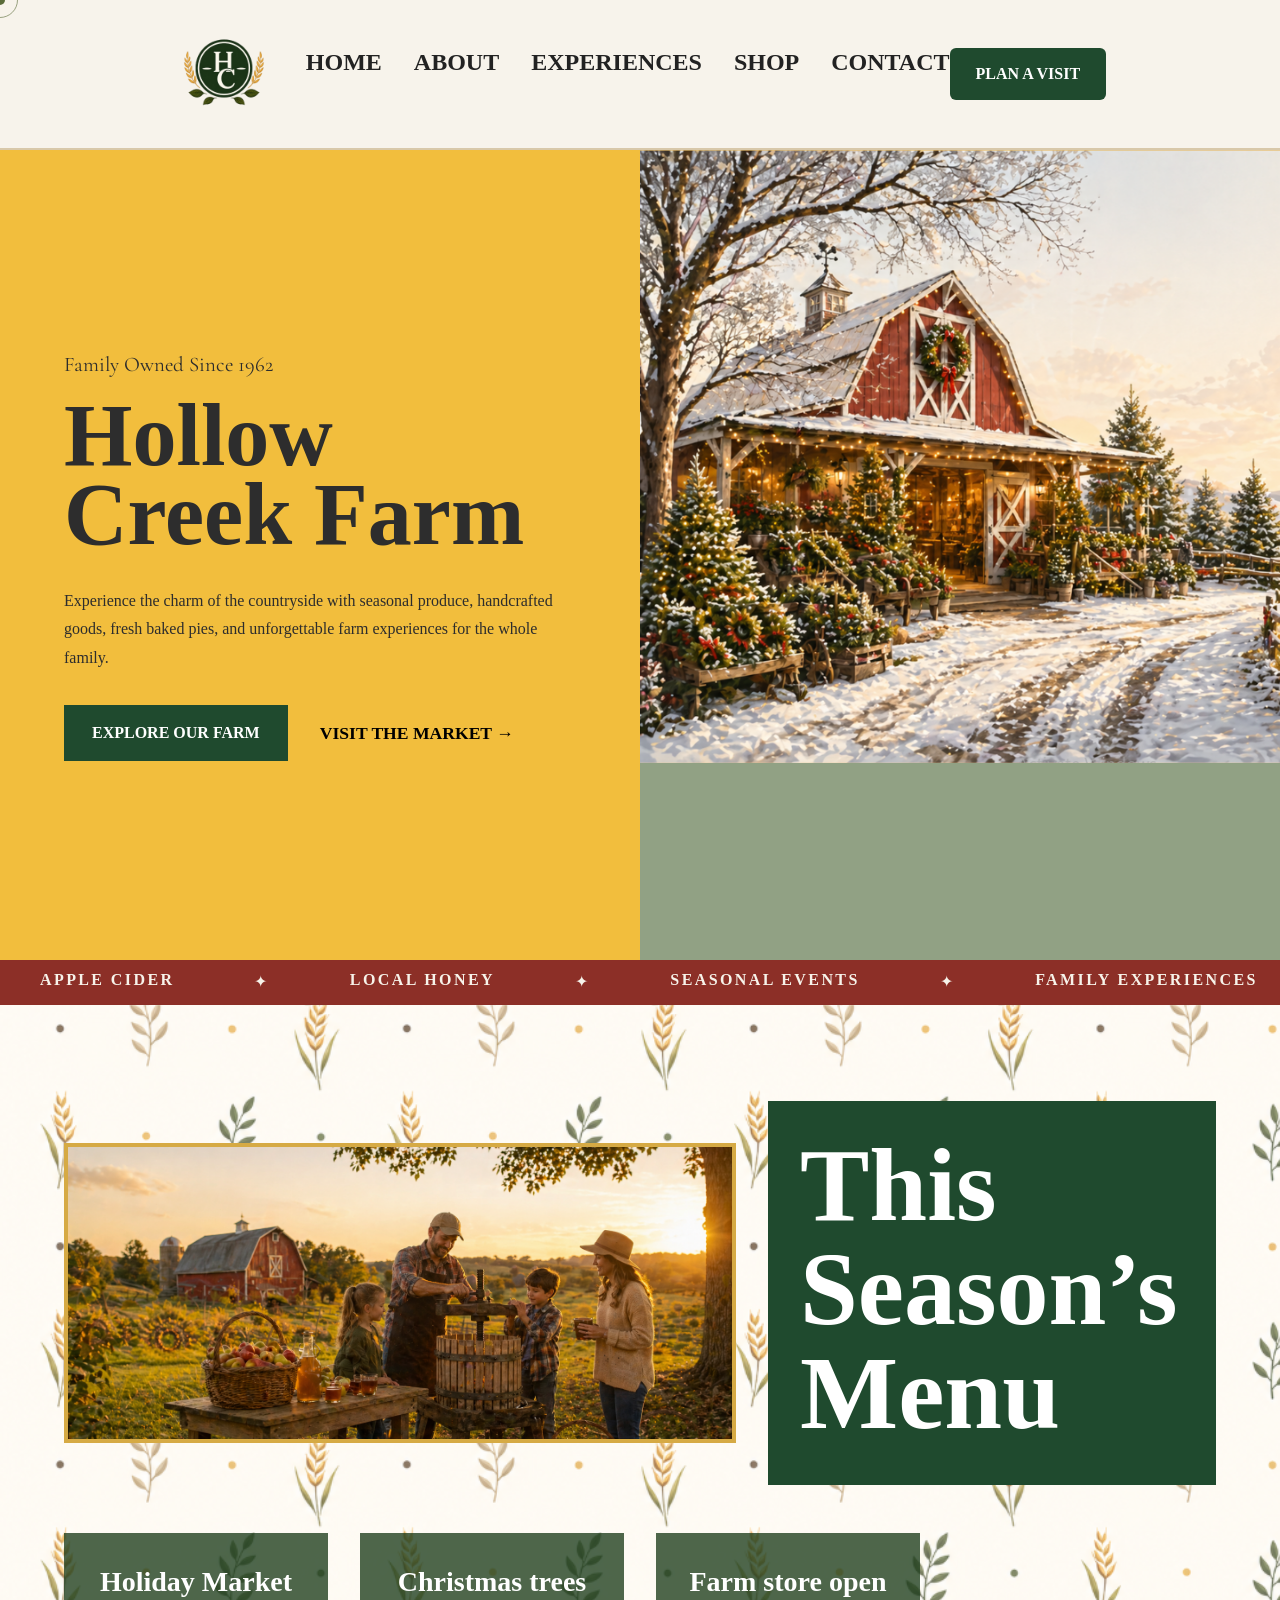
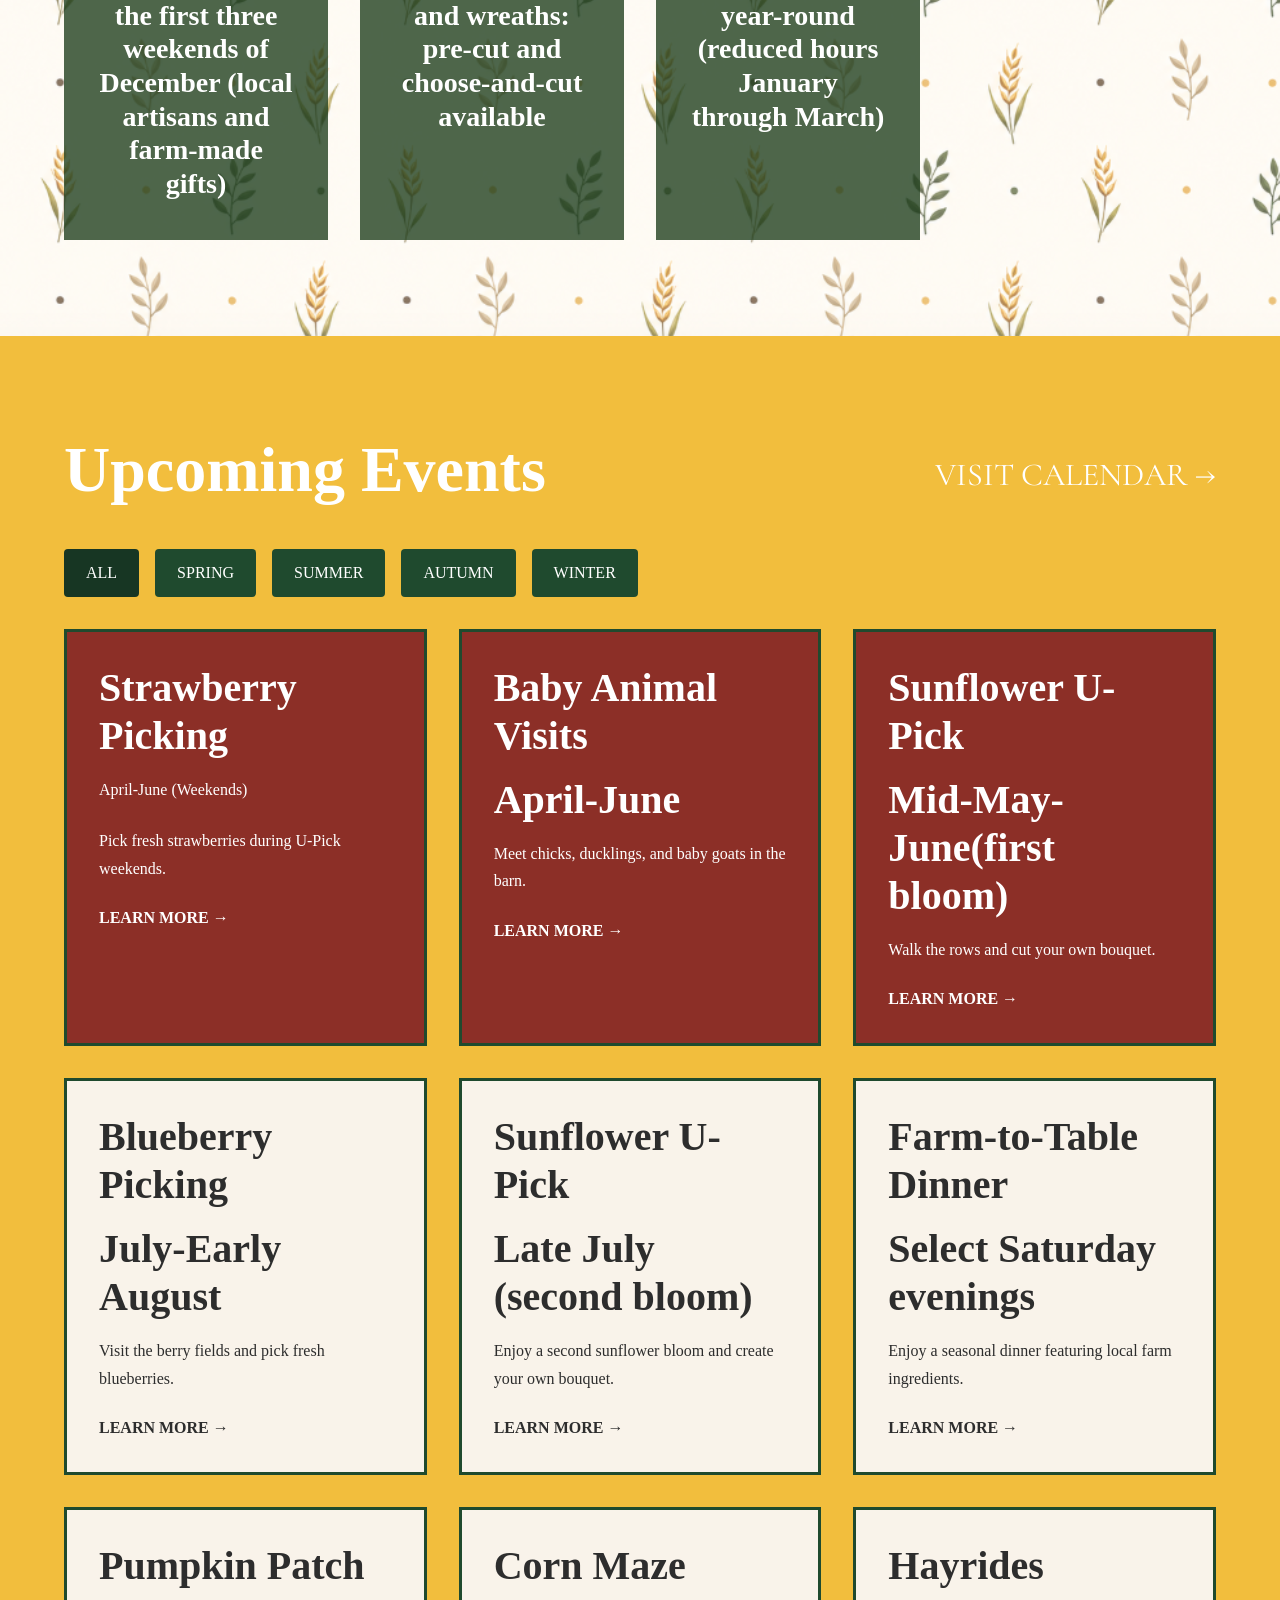
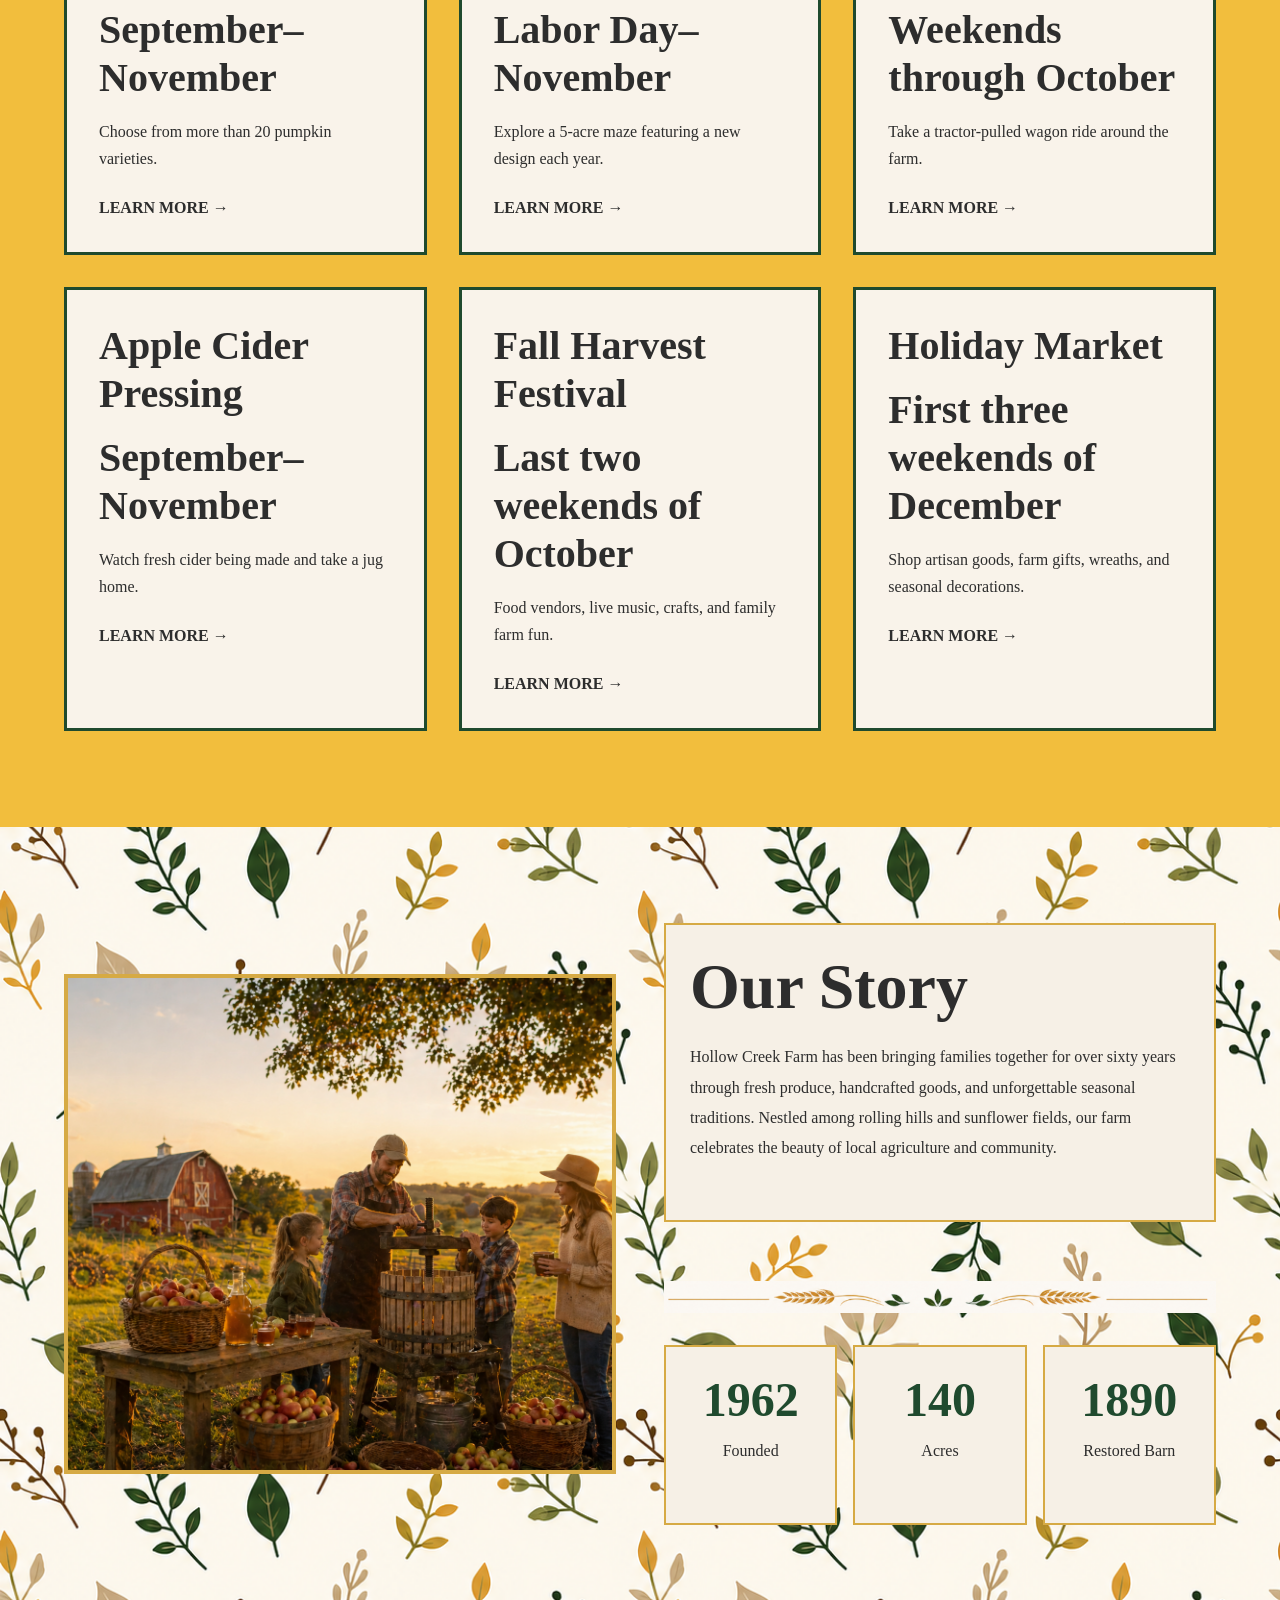
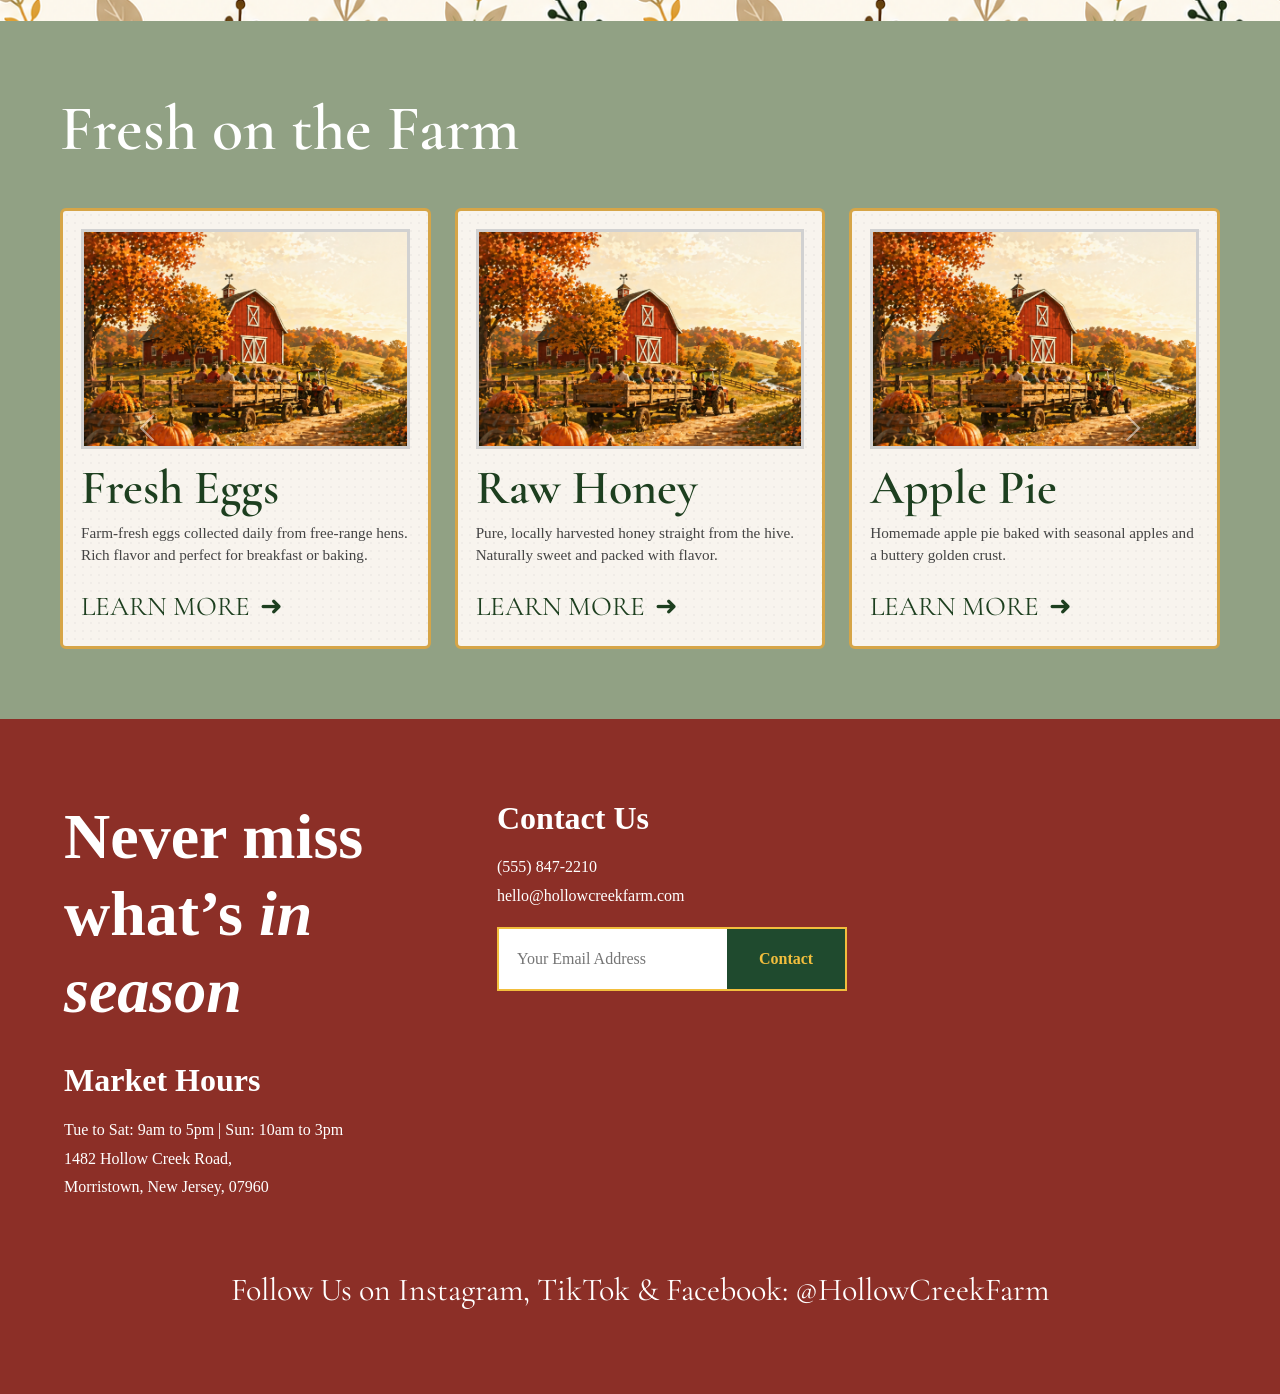
==== commit 6c1a7f8c: "all pages changed to what index has to have something to start on" ====
--- a/about.html
+++ b/about.html
@@ -1,15 +1,4 @@
 <!DOCTYPE html>
-<html lang="en">
-<head>
-  <meta charset="UTF-8" />
-  <meta name="viewport" content="width=device-width, initial-scale=1.0" />
-  <title>About – Hollow Creek Farm</title>
-  <link rel="stylesheet" href="style.css" />
-  <link href="https://fonts.googleapis.com/css2?family=Playfair+Display:ital,wght@0,400;0,700;1,400&family=Lato:wght@300;400;700&family=Cormorant+Garamond:ital,wght@0,400;0,600;1,400&display=swap" rel="stylesheet" />
-</head>
-<body>
-
- <!DOCTYPE html>
 <html lang="en">
 
 <head>
@@ -17,6 +6,8 @@
   <meta name="viewport" content="width=device-width, initial-scale=1.0" />
   <title>Hollow Creek Farm</title>
   <link rel="preconnect" href="https://fonts.googleapis.com">
+  <link href="https://cdn.jsdelivr.net/npm/bootstrap@5.3.8/dist/css/bootstrap.min.css" rel="stylesheet"
+    integrity="sha384-sRIl4kxILFvY47J16cr9ZwB07vP4J8+LH7qKQnuqkuIAvNWLzeN8tE5YBujZqJLB" crossorigin="anonymous">
   <link
     href="https://fonts.googleapis.com/css2?family=Cormorant+Garamond:wght@300;400;500;600;700&family=Inter:wght@300;400;500;600&display=swap"
     rel="stylesheet">
@@ -30,122 +21,649 @@
   <nav class="navbar">
     <div class="nav-container">
       <a href="index.html">
-        <img src="logo.png" alt="Hollow Creek Farm Logo" class="logo" />
+        <img src="images/logo.png" alt="Hollow Creek Farm Logo" class="logo" />
       </a>
       <ul class="nav-links">
-        <li><a href="index.html"><h1> HOME</h1></a></li>
-        <li><a href="about.html"><h1> ABOUT</h1></a></li>
-        <li><a href="experiences.html"><h1> EXPERIENCES</h1></a></li>
-        <li><a href="shop.html"><h1> SHOP</h1></a></li>
-        <li><a href="contact.html"><h1> CONTACT</h1></a></li>
+        <li><a href="index.html">
+            <h1> HOME</h1>
+          </a></li>
+        <li><a href="about.html">
+            <h1> ABOUT</h1>
+          </a></li>
+        <li><a href="experiences.html">
+            <h1> EXPERIENCES</h1>
+          </a></li>
+        <li><a href="shop.html">
+            <h1> SHOP</h1>
+          </a></li>
+        <li><a href="contact.html">
+            <h1> CONTACT</h1>
+          </a></li>
       </ul>
       <button class="visit-btn">PLAN A VISIT</button>
     </div>
   </nav>
 
-  <!-- OUR STORY HEADER -->
-  <section class="about-hero">
-    <div class="about-hero-bg"></div>
-    <div class="about-hero-content">
-      <h1 class="about-title">Our Story</h1>
-    </div>
+  <!-- HERO -->
+
+  <section class="hero">
+
+    <div class="hero-left fade-up">
+      <span>Family Owned Since 1962</span>
+
+      <h1>Hollow Creek Farm</h1>
+
+      <p>
+        Experience the charm of the countryside with seasonal produce,
+        handcrafted goods, fresh baked pies, and unforgettable farm
+        experiences for the whole family.
+      </p>
+
+      <div class="hero-buttons">
+        <a href="#" class="primary-btn">EXPLORE OUR FARM</a>
+        <a href="#" class="text-link">VISIT THE MARKET →</a>
+      </div>
+    </div>
+
+    <img id="season-image" src="" alt="Seasonal Farm Photo">
+
   </section>
 
-  <!-- STORY IMAGES -->
-  <section class="about-images-section">
-    <div class="about-images-grid">
-      <div class="about-img-wrap">
-        <img src="https://images.unsplash.com/photo-1500382017468-9049fed747ef?w=500&q=80" alt="Farm fields" />
-      </div>
-      <div class="about-img-wrap">
-        <img src="https://images.unsplash.com/photo-1464226184884-fa280b87c399?w=500&q=80" alt="Farm barn" />
-      </div>
-      <div class="about-img-wrap">
-        <img src="https://images.unsplash.com/photo-1574226516831-e1dff420e562?w=500&q=80" alt="Farm produce" />
+  <!-- TICKER -->
+
+  <div class="ticker">
+    <div class="ticker__track">
+      <span class="ticker__item">
+        <h2> Apple Cider </h2>
+      </span>
+      <span class="ticker__item">✦</span>
+      <span class="ticker__item">
+        <h2> Local Honey </h2>
+      </span>
+      <span class="ticker__item">✦</span>
+      <span class="ticker__item">
+        <h2> Seasonal Events </h2>
+      </span>
+      <span class="ticker__item">✦</span>
+      <span class="ticker__item">
+        <h2> Family Experiences</h2>
+      </span>
+      <span class="ticker__item">✦</span>
+      <span class="ticker__item">
+        <h2> Explore our Farm </h2>
+      </span>
+      <span class="ticker__item">✦</span>
+      <span class="ticker__item">
+        <h2> Fresh Produce </h2>
+      </span>
+      <span class="ticker__item">✦</span>
+      <span class="ticker__item">
+        <h2> Apple Cider </h2>
+      </span>
+      <span class="ticker__item">✦</span>
+      <span class="ticker__item">
+        <h2> Local Honey </h2>
+      </span>
+      <span class="ticker__item">✦</span>
+      <span class="ticker__item">
+        <h2> Seasonal Events </h2>
+      </span>
+      <span class="ticker__item">✦</span>
+      <span class="ticker__item">
+        <h2> Family Experiences</h2>
+      </span>
+      <span class="ticker__item">✦</span>
+      <span class="ticker__item">
+        <h2> Explore our Farm </h2>
+      </span>
+      <span class="ticker__item">✦</span>
+      <span class="ticker__item">
+        <h2> Fresh Produce </h2>
+      </span>
+      <span class="ticker__item">✦</span>
+    </div>
+  </div>
+
+  <!-- MENU -->
+
+  <section class="menu-section">
+
+    <div class="menu-grid fade-up">
+
+      <div class="menu-image"></div>
+
+      <div class="menu-title">
+        <h2>This Season’s <br>Menu</h2>
+      </div>
+
+    </div>
+
+    <div class="menu-cards">
+
+      <div class="menu-card spring">
+        <h3>Sunflower field opening mid-May through
+          June</h3>
+      </div>
+      <div class="menu-card spring">
+        <h3>U-Pick strawberry and asparagus picking on
+          weekends</h3>
+      </div>
+      <div class="menu-card spring">
+        <h3>Baby animal visits in the barn: chicks,
+          ducklings, and baby goats</h3>
+      </div>
+      <div class="menu-card spring">
+        <h3>Spring produce, seedlings, and transplants
+          for home gardens</h3>
+      </div>
+
+      <div class="menu-card summer">
+        <h3>Tomatoes, zucchini, cucumbers, peppers,
+          corn, and green beans</h3>
+      </div>
+      <div class="menu-card summer">
+        <h3>Blueberry picking from July through early
+          August</h3>
+      </div>
+      <div class="menu-card summer">
+        <h3>Second sunflower bloom in late July</h3>
+      </div>
+      <div class="menu-card summer">
+        <h3>Farm-to-table dinner events on select
+          Saturday evenings (ticketed)</h3>
+      </div>
+
+      <div class="menu-card fall">
+        <h3>Corn maze opening Labor Day weekend, 5-
+          acre layout with a new design each year</h3>
+      </div>
+      <div class="menu-card fall">
+        <h3>Pumpkin patch with more than 20 varieties,
+          U-Pick and pre-picked available</h3>
+      </div>
+      <div class="menu-card fall">
+        <h3>Hayrides every weekend through October</h3>
+      </div>
+      <div class="menu-card fall">
+        <h3>Apple cider pressing on-site, fresh cider sold
+          by the jug</h3>
+      </div>
+      <div class="menu-card fall">
+        <h3>Fall Harvest Festival the last two weekends
+          of October (food vendors, live music, craft
+          fair)</h3>
+      </div>
+      <div class="menu-card fall">
+        <h3>Gourds, Indian corn, mums, and fall
+          decorations for sale</h3>
+      </div>
+
+      <div class="menu-card winter">
+        <h3>Holiday Market the first three weekends of
+          December (local artisans and farm-made
+          gifts)</h3>
+      </div>
+      <div class="menu-card winter">
+        <h3>Christmas trees and wreaths: pre-cut and
+          choose-and-cut available</h3>
+      </div>
+      <div class="menu-card winter">
+        <h3>Farm store open year-round (reduced hours
+          January through March)</h3>
       </div>
     </div>
   </section>
 
-  <!-- STORY TEXT -->
-  <section class="about-text-section">
-    <div class="about-text-box">
-      <p>Hollow Creek Farm has been in the Calloway family since 1962. What started as a small vegetable operation has grown into one of the region's most beloved agritainment destinations. Founders Bill and Margaret Calloway passed the farm to their daughter, Dana, and her husband, Rob, in 2008. Dana and Rob's kids, Tyler, Meg, and Sam, grew up on the farm and now help run it full time. The farm sits on 140 acres and includes working fields, a restored 1890s barn, a sunflower meadow, an apple orchard, and a beloved farm store stocked with fresh eggs, honey, pies, and seasonal produce. Every visit is a little different — that's the magic of farming with the seasons.</p>
-    </div>
+  <!-- EVENTS -->
+
+  <section class="events">
+
+    <div class="events-top">
+      <h2>Upcoming Events</h2>
+
+      <a href="calendar.html" class="calendar-link">
+        VISIT CALENDAR →
+      </a>
+    </div>
+
+    <div class="filters">
+      <button class="filter-btn active" data-filter="all">ALL</button>
+      <button class="filter-btn" data-filter="spring">SPRING</button>
+      <button class="filter-btn" data-filter="summer">SUMMER</button>
+      <button class="filter-btn" data-filter="autumn">AUTUMN</button>
+      <button class="filter-btn" data-filter="winter">WINTER</button>
+    </div>
+
+    <div class="event-cards">
+
+      <div class="event-card red fade-up" data-season="spring">
+        <h3>Strawberry Picking</h3>
+        <p>April-June (Weekends)</p>
+        <p>
+          Pick fresh strawberries during U-Pick weekends.
+        </p>
+        <a href="#">LEARN MORE →</a>
+      </div>
+
+      <div class="event-card red fade-up" data-season="spring">
+        <h3>Baby Animal Visits</h3>
+        <h3>April-June</h3>
+        <p>
+          Meet chicks, ducklings, and baby goats in the barn.
+        </p>
+        <a href="#">LEARN MORE →</a>
+      </div>
+
+      <div class="event-card red fade-up" data-season="spring">
+        <h3>Sunflower U-Pick</h3>
+        <h3>Mid-May-June(first bloom)</h3>
+        <p>
+          Walk the rows and cut your own bouquet.
+        </p>
+        <a href="#">LEARN MORE →</a>
+      </div>
+
+      <div class="event-card fade-up" data-season="summer">
+        <h3>Blueberry Picking</h3>
+        <h3>July-Early August</h3>
+        <p>
+          Visit the berry fields and pick fresh blueberries.
+        </p>
+        <a href="#">LEARN MORE →</a>
+      </div>
+
+      <div class="event-card fade-up" data-season="summer">
+        <h3>Sunflower U-Pick</h3>
+        <h3>Late July (second bloom)</h3>
+        <p>
+          Enjoy a second sunflower bloom and create your own bouquet.
+        </p>
+        <a href="#">LEARN MORE →</a>
+      </div>
+
+      <div class="event-card fade-up" data-season="summer">
+        <h3>Farm-to-Table Dinner</h3>
+        <h3>Select Saturday evenings</h3>
+        <p>
+          Enjoy a seasonal dinner featuring local farm ingredients.
+        </p>
+        <a href="#">LEARN MORE →</a>
+      </div>
+
+      <div class="event-card fade-up" data-season="autumn">
+        <h3>Pumpkin Patch</h3>
+        <h3>September–November</h3>
+        <p>
+          Choose from more than 20 pumpkin varieties.
+        </p>
+        <a href="#">LEARN MORE →</a>
+      </div>
+
+      <div class="event-card fade-up" data-season="autumn">
+        <h3>Corn Maze</h3>
+        <h3>Labor Day–November</h3>
+        <p>
+          Explore a 5-acre maze featuring a new design each year.
+        </p>
+        <a href="#">LEARN MORE →</a>
+      </div>
+
+      <div class="event-card fade-up" data-season="autumn">
+        <h3>Hayrides</h3>
+        <h3>Weekends through October</h3>
+        <p>
+          Take a tractor-pulled wagon ride around the farm.
+        </p>
+        <a href="#">LEARN MORE →</a>
+      </div>
+
+      <div class="event-card fade-up" data-season="autumn">
+        <h3>Apple Cider Pressing</h3>
+        <h3>September–November</h3>
+        <p>
+          Watch fresh cider being made and take a jug home.
+        </p>
+        <a href="#">LEARN MORE →</a>
+      </div>
+
+      <div class="event-card fade-up" data-season="autumn">
+        <h3>Fall Harvest Festival</h3>
+        <h3>Last two weekends of October</h3>
+        <p>
+          Food vendors, live music, crafts, and family farm fun.
+        </p>
+        <a href="#">LEARN MORE →</a>
+      </div>
+
+      <div class="event-card fade-up" data-season="winter">
+        <h3>Holiday Market</h3>
+        <h3>First three weekends of December</h3>
+        <p>
+          Shop artisan goods, farm gifts, wreaths, and seasonal decorations.
+        </p>
+        <a href="#">LEARN MORE →</a>
+      </div>
+
+    </div>
+
   </section>
 
-  <!-- OUR FAMILY -->
-  <section class="family-section">
-    <h2 class="section-title light center">Our Family</h2>
-    <div class="family-grid">
-      <div class="family-card">
-        <img src="https://images.unsplash.com/photo-1601004890657-b8a9bab1e95d?w=400&q=80" alt="Family member" />
-        <div class="family-info">
-          <h3>Dana & Rob Calloway</h3>
-          <p>Owners &amp; Farm Operators</p>
+  <!-- STORY -->
+
+  <section class="story">
+
+    <div class="story-grid">
+
+      <div class="story-image fade-up"></div>
+
+      <div class="story-content fade-up">
+        <div class="story-body">
+          <h2>Our Story</h2>
+
+          <p>
+            Hollow Creek Farm has been bringing families together for over
+            sixty years through fresh produce, handcrafted goods, and
+            unforgettable seasonal traditions. Nestled among rolling hills
+            and sunflower fields, our farm celebrates the beauty of local
+            agriculture and community.
+          </p>
         </div>
-      </div>
-      <div class="family-card">
-        <img src="https://images.unsplash.com/photo-1605810230434-7631ac76ec81?w=400&q=80" alt="Family member" />
-        <div class="family-info">
-          <h3>Tyler Calloway</h3>
-          <p>Field Operations</p>
+
+        <img src="images/about-banner2.png" alt="Leaf Icon" class="about-banner">
+
+        <div class="stats">
+
+          <div class="stat">
+            <h3>1962</h3>
+            <p>Founded</p>
+          </div>
+
+          <div class="stat">
+            <h3>140</h3>
+            <p>Acres</p>
+          </div>
+
+          <div class="stat">
+            <h3>1890</h3>
+            <p>Restored Barn</p>
+          </div>
+
         </div>
-      </div>
-      <div class="family-card">
-        <img src="https://images.unsplash.com/photo-1582722872445-44dc5f7e3c8f?w=400&q=80" alt="Family member" />
-        <div class="family-info">
-          <h3>Meg Calloway</h3>
-          <p>Events &amp; Experiences</p>
+
+      </div>
+
+    </div>
+
+  </section>
+
+  <!-- PRODUCTS -->
+
+  <section class="fresh-section">
+
+    <h1 class="section-title">Fresh on the Farm</h1>
+
+    <div id="farmCarousel" class="carousel slide">
+
+      <div class="carousel-inner">
+
+        <div class="carousel-item active">
+          <div class="row">
+            <div class="col-md-4">
+              <article class="card">
+                <div class="card-image image-placeholder">
+                  <img src="images/fallfarm.png" alt="">
+                </div>
+                <h2>Fresh Eggs</h2>
+                <p>
+                  Farm-fresh eggs collected daily from free-range hens.
+                  Rich flavor and perfect for breakfast or baking.
+                </p>
+                <a href="#" class="learn-more">
+                  LEARN MORE <span>➜</span>
+                </a>
+              </article>
+            </div>
+
+            <div class="col-md-4">
+              <article class="card">
+                <div class="card-image image-placeholder">
+                  <img src="images/fallfarm.png" alt="">
+                </div>
+                <h2>Raw Honey</h2>
+                <p>
+                  Pure, locally harvested honey straight from the hive.
+                  Naturally sweet and packed with flavor.
+                </p>
+                <a href="#" class="learn-more">
+                  LEARN MORE <span>➜</span>
+                </a>
+              </article>
+            </div>
+
+            <div class="col-md-4">
+              <article class="card">
+                <div class="card-image image-placeholder">
+                  <img src="images/fallfarm.png" alt="">
+                </div>
+                <h2>Apple Pie</h2>
+                <p>
+                  Homemade apple pie baked with seasonal apples and a
+                  buttery golden crust.
+                </p>
+                <a href="#" class="learn-more">
+                  LEARN MORE <span>➜</span>
+                </a>
+              </article>
+            </div>
+
+          </div>
         </div>
-      </div>
-      <div class="family-card">
-        <img src="https://images.unsplash.com/photo-1558642452-9d2a7deb7f62?w=400&q=80" alt="Family member" />
-        <div class="family-info">
-          <h3>Sam Calloway</h3>
-          <p>Farm Store &amp; Markets</p>
+
+        <div class="carousel-item">
+          <div class="row">
+
+            <div class="col-md-4">
+              <article class="card">
+                <div class="card-image image-placeholder">
+                  <img src="images/fallfarm.png" alt="">
+                </div>
+                <h2>Goat Cheese</h2>
+                <p>
+                  Handcrafted artisan goat cheese made fresh each week.
+                </p>
+                <a href="#" class="learn-more">
+                  LEARN MORE <span>➜</span>
+                </a>
+              </article>
+            </div>
+
+            <div class="col-md-4">
+              <article class="card">
+                <div class="card-image image-placeholder">
+                  <img src="images/fallfarm.png" alt="">
+                </div>
+                <h2>Strawberries</h2>
+                <p>
+                  Sweet, juicy berries picked at peak ripeness.
+                </p>
+                <a href="#" class="learn-more">
+                  LEARN MORE <span>➜</span>
+                </a>
+              </article>
+            </div>
+
+            <div class="col-md-4">
+              <article class="card">
+                <div class="card-image image-placeholder">
+                  <img src="images/fallfarm.png" alt="">
+                </div>
+                <h2>Blueberries</h2>
+                <p>
+                  Plump, sweet blueberries bursting with antioxidants.
+                </p>
+                <a href="#" class="learn-more">
+                  LEARN MORE <span>➜</span>
+                </a>
+              </article>
+            </div>
+
+          </div>
         </div>
-      </div>
-      <div class="family-card">
-        <img src="https://images.unsplash.com/photo-1568571780765-9276ac8b75a2?w=400&q=80" alt="Family member" />
-        <div class="family-info">
-          <h3>Bill & Margaret</h3>
-          <p>Founders (Retired)</p>
+
+      </div>
+
+      <button class="carousel-control-prev" data-bs-target="#farmCarousel" data-bs-slide="prev">
+        <span class="carousel-control-prev-icon"></span>
+      </button>
+
+      <button class="carousel-control-next" data-bs-target="#farmCarousel" data-bs-slide="next">
+        <span class="carousel-control-next-icon"></span>
+      </button>
+
+    </div>
+  </section>
+
+
+  <!-- <section class="fresh-section">
+
+    <h1 class="section-title">Fresh on the Farm</h1>
+    <div class="carousel-wrapper">
+
+      <button class="arrow left">&#8592;</button>
+
+      <div class="carousel">
+
+        <div class="carousel-track">
+
+          <article class="card">
+            <div class="card-image image-placeholder">
+              <img src="images/fallfarm.png" alt="">
+            </div>
+            <h2>Fresh Eggs</h2>
+            <p>
+              Farm-fresh eggs collected daily from free-range hens.
+              Rich flavor and perfect for breakfast or baking.
+            </p>
+            <a href="#" class="learn-more">
+              LEARN MORE <span>➜</span>
+            </a>
+          </article>
+
+          <article class="card">
+            <div class="card-image image-placeholder">
+              <img src="images/fallfarm.png" alt="">
+            </div>
+            <h2>Raw Honey</h2>
+            <p>
+              Pure, locally harvested honey straight from the hive.
+              Naturally sweet and packed with flavor.
+            </p>
+            <a href="#" class="learn-more">
+              LEARN MORE <span>➜</span>
+            </a>
+          </article>
+
+          <article class="card">
+            <div class="card-image image-placeholder">
+              <img src="images/fallfarm.png" alt="">
+            </div>
+            <h2>Apple Pie</h2>
+            <p>
+              Homemade apple pie baked with seasonal apples and a
+              buttery golden crust.
+            </p>
+            <a href="#" class="learn-more">
+              LEARN MORE <span>➜</span>
+            </a>
+          </article>
+
+          <article class="card">
+            <div class="card-image image-placeholder">
+              <img src="images/fallfarm.png" alt="">
+            </div>
+            <h2>Goat Cheese</h2>
+            <p>
+              Handcrafted artisan goat cheese made fresh each week.
+            </p>
+            <a href="#" class="learn-more">
+              LEARN MORE <span>➜</span>
+            </a>
+          </article>
+
+          <article class="card">
+            <div class="card-image image-placeholder">
+              <img src="images/fallfarm.png" alt="">
+            </div>
+            <h2>Strawberries</h2>
+            <p>
+              Sweet, juicy berries picked at peak ripeness.
+            </p>
+            <a href="#" class="learn-more">
+              LEARN MORE <span>➜</span>
+            </a>
+          </article>
+
         </div>
-      </div>
-      <div class="family-card">
-        <img src="https://images.unsplash.com/photo-1574226516831-e1dff420e562?w=400&q=80" alt="Family member" />
-        <div class="family-info">
-          <h3>The Whole Crew</h3>
-          <p>Seasonal Staff &amp; Volunteers</p>
+
+      </div>
+
+      <button class="arrow right">&#8594;</button>
+
+    </div> 
+
+  </section> -->
+
+  <!-- FOOTER -->
+
+  <footer class="footer">
+
+    <div class="footer-grid">
+
+      <div>
+        <h2>Never miss <br> what’s <i>in season </i></h2>
+
+        <h3>Market Hours</h3>
+
+        <p>
+          Tue to Sat: 9am to 5pm | Sun: 10am to 3pm <br>
+
+          1482 Hollow Creek Road,<br>
+          Morristown, New Jersey, 07960
+        </p>
+      </div>
+
+      <div>
+        <h3>Contact Us</h3>
+
+        <p>
+          (555) 847-2210<br>
+          hello@hollowcreekfarm.com
+        </p>
+
+        <div class="newsletter">
+          <input type="email" placeholder="Your Email Address">
+          <button>Contact</button>
         </div>
-      </div>
-    </div>
-  </section>
-
-  <!-- FOOTER -->
-  <footer class="footer">
-    <div class="footer-left">
-      <h2 class="footer-tagline">Never miss<br/>What's <em>in season</em></h2>
-      <div class="footer-info">
-        <p class="footer-label">Market Hours</p>
-        <p>Tue to Sat: 9am to 5pm | Sun: 10am to 3pm</p>
-        <p>1482 Hollow Creek Road,<br/>Morristown, New Jersey, 07960</p>
-      </div>
-    </div>
-    <div class="footer-right">
-      <div class="footer-contact-info">
-        <p class="footer-label">Contact Us</p>
-        <p>(555) 847-2210</p>
-        <p>hello@hollowcreekfarm.com</p>
-      </div>
-      <div class="footer-newsletter">
-        <input type="email" placeholder="Your Email Address" class="footer-email" />
-        <button class="footer-contact-btn">Contact</button>
-      </div>
-      <p class="footer-social">Follow Us on Instagram, TikTok &amp; Facebook: <strong>@HollowCreekFarm</strong></p>
-    </div>
+
+      </div>
+
+    </div>
+
+    <div class="social">
+      Follow Us on Instagram, TikTok & Facebook: @HollowCreekFarm
+    </div>
+
   </footer>
 
-  <script src="main.js"></script>
+  <div class="cursor" id="cursor"></div>
+  <div class="cursor-ring" id="cursorRing"></div>
+
+  <script src="https://cdn.jsdelivr.net/npm/bootstrap@5.3.8/dist/js/bootstrap.bundle.min.js"
+    integrity="sha384-FKyoEForCGlyvwx9Hj09JcYn3nv7wiPVlz7YYwJrWVcXK/BmnVDxM+D2scQbITxI"
+    crossorigin="anonymous"></script>
 </body>
+<script src="script.js"></script>
+
+</body>
+
 </html>
--- a/style.css
+++ b/style.css
@@ -1,30 +1,30 @@
-*{
-    margin:0;
-    padding:0;
-    box-sizing:border-box;
-}
-
-:root{
-    --cream:#F7F3EA;
-    --gold:#F2BE3D;
-    --deep-gold:#D9B26D;
-    --green:#1F4A2E;
-    --sage:#7BA17A;
-    --red:#8C2F27;
-    --text:#2d2d2d;
-    --white:#fff;
-}
-
-html{
-    scroll-behavior:smooth;
-}
-
-body{
-    font-family:'Inter',sans-serif;
-    background:var(--cream);
-    color:var(--text);
-    overflow-x:hidden;
-    cursor:none;
+* {
+    margin: 0;
+    padding: 0;
+    box-sizing: border-box;
+}
+
+:root {
+    --cream: #F7F3EA;
+    --gold: #F2BE3D;
+    --deep-gold: #D9B26D;
+    --green: #1F4A2E;
+    --sage: #7BA17A;
+    --red: #8C2F27;
+    --text: #2d2d2d;
+    --white: #fff;
+}
+
+html {
+    scroll-behavior: smooth;
+}
+
+body {
+    font-family: 'Inter', sans-serif;
+    background: var(--cream);
+    color: var(--text);
+    overflow-x: hidden;
+    cursor: none;
 }
 
 /* ------------------------
@@ -36,635 +36,773 @@
 
 /* Main dot */
 .cursor {
-  position: fixed;
-  width: 10px;
-  height: 10px;
-  background: #5a6b3a;
-  border-radius: 50%;
-  pointer-events: none;
-  z-index: 9999;
-  transform: translate(-50%, -50%);
-  transition:
-    transform 0.1s,
-    width 0.3s ease,
-    height 0.3s ease,
-    background 0.3s ease;
+    position: fixed;
+    width: 10px;
+    height: 10px;
+    background: #5a6b3a;
+    border-radius: 50%;
+    pointer-events: none;
+    z-index: 9999;
+    transform: translate(-50%, -50%);
+    transition:
+        transform 0.1s,
+        width 0.3s ease,
+        height 0.3s ease,
+        background 0.3s ease;
 }
 
 /* Ring */
 .cursor-ring {
-  position: fixed;
-  width: 36px;
-  height: 36px;
-  border: 1px solid #5a6b3a;
-  border-radius: 50%;
-  pointer-events: none;
-  z-index: 9998;
-  transform: translate(-50%, -50%);
-  transition:
-    transform 0.18s ease,
-    width 0.3s ease,
-    height 0.3s ease,
-    opacity 0.3s ease;
-  opacity: 0.6;
+    position: fixed;
+    width: 36px;
+    height: 36px;
+    border: 1px solid #5a6b3a;
+    border-radius: 50%;
+    pointer-events: none;
+    z-index: 9998;
+    transform: translate(-50%, -50%);
+    transition:
+        transform 0.18s ease,
+        width 0.3s ease,
+        height 0.3s ease,
+        opacity 0.3s ease;
+    opacity: 0.6;
 }
 
 /* Disable on touch devices */
 @media (max-width: 768px) {
-  body {
-    cursor: auto;
-  }
-
-  .cursor,
-  .cursor-ring {
-    display: none;
-  }
-}
-
-
-
-h1,h2,h3,h4{
-    font-family:'Playfair Display',serif;
-    font-weight:600;
-}
-
-h1{
-    font-size:1.5rem;
-}
-
-h2{
-    font-size:1rem;
-}
-
-img{
-    width:100%;
-    display:block;
+    body {
+        cursor: auto;
+    }
+
+    .cursor,
+    .cursor-ring {
+        display: none;
+    }
+}
+
+
+
+h1,
+h2,
+h3,
+h4 {
+    font-family: 'Playfair Display', serif;
+    font-weight: 600;
+}
+
+h1 {
+    font-size: 1.5rem;
+}
+
+h2 {
+    font-size: 1rem;
+}
+
+h2 {
+    font-size: 1rem;
+}
+
+img {
+    width: 100%;
+    display: block;
 }
 
 /* NAVBAR */
 
-.navbar{
-    width:100%;
-    background:#f7f3eb;
-    border-bottom:2px solid #d8c8aa;
-    position:sticky;
-    top:0;
-    z-index:999;
-}
-
-.nav-container{
-    max-width:1400px;
-    margin:auto;
-    display:flex;
-    align-items:center;
-    justify-content:space-between;
-    padding:1rem 2rem;
-}
-
-.logo{
-    height:100px;
-    width:100px;
-}
-
-.nav-links{
-    display:flex;
-    gap:2rem;
-    list-style:none;
-}
-
-.nav-links a{
-    text-decoration:none;
-    color:#222;
-    font-weight:500;
-    position:relative;
-    transition:.3s;
-}
-
-.nav-links a:hover{
-    color:var(--green);
-}
-
-.nav-links a::after{
-    content:"";
-    position:absolute;
-    left:0;
-    bottom:-5px;
-    width:0;
-    height:2px;
-    background:var(--red);
-    transition:.3s;
-}
-
-.nav-links a:hover::after{
-    width:100%;
-}
-
-.visit-btn{
-    background:var(--green);
-    color:white;
-    padding:14px 26px;
-    border:none;
-    border-radius:6px;
-    font-weight:600;
-    cursor:pointer;
-    transition:.3s;
-}
-
-.visit-btn:hover{
-    background:#173623;
-    transform:translateY(-2px);
+.navbar {
+    width: 100%;
+    background: #f7f3eb;
+    border-bottom: 2px solid #d8c8aa;
+    position: sticky;
+    top: 0;
+    z-index: 999;
+}
+
+.nav-container {
+    max-width: 1400px;
+    margin: auto;
+    display: flex;
+    align-items: center;
+    justify-content: space-between;
+    padding: 1rem 2rem;
+}
+
+.logo {
+    height: 100px;
+    width: 100px;
+}
+
+.nav-links {
+    display: flex;
+    gap: 2rem;
+    list-style: none;
+}
+
+.nav-links a {
+    text-decoration: none;
+    color: #222;
+    font-weight: 500;
+    position: relative;
+    transition: .3s;
+}
+
+.nav-links a:hover {
+    color: var(--green);
+}
+
+.nav-links a::after {
+    content: "";
+    position: absolute;
+    left: 0;
+    bottom: -5px;
+    width: 0;
+    height: 2px;
+    background: var(--red);
+    transition: .3s;
+}
+
+.nav-links a:hover::after {
+    width: 100%;
+}
+
+.visit-btn {
+    background: var(--green);
+    color: white;
+    padding: 14px 26px;
+    border: none;
+    border-radius: 6px;
+    font-weight: 600;
+    cursor: pointer;
+    transition: .3s;
+}
+
+.visit-btn:hover {
+    background: #173623;
+    transform: translateY(-2px);
 }
 
 /* HERO */
 
-.hero{
-    display:grid;
-    grid-template-columns:1fr 1fr;
-    min-height:90vh;
-}
-
-.hero-left{
-    background:var(--gold);
-    padding:5rem 4rem;
-    display:flex;
-    flex-direction:column;
-    justify-content:center;
-}
-
-.hero-left span{
-    font-size:1.3rem;
-    margin-bottom:1rem;
-    font-family:'Cormorant Garamond',serif;
-}
-
-.hero-left h1{
-    font-size:5.5rem;
-    line-height:0.9;
-    margin-bottom:2rem;
-}
-
-.hero-left p{
-    max-width:500px;
-    line-height:1.8;
-    margin-bottom:2rem;
-}
-
-.hero-buttons{
-    display:flex;
-    gap:2rem;
-    align-items:center;
-    flex-wrap:wrap;
-}
-
-.primary-btn{
-    background:var(--green);
-    color:white;
-    padding:16px 28px;
-    text-decoration:none;
-    font-weight:600;
-    transition:.3s;
-}
-
-.primary-btn:hover{
-    background:#173623;
-}
-
-.text-link{
-    text-decoration:none;
-    color:black;
-    font-weight:600;
-    font-size:1.1rem;
-}
-
-.hero-right{
-    background:center;
-  
-    position:relative;
-}
-
-.hero-right::after{
-    content:"";
-    position:absolute;
-    inset:0;
-    background:rgba(0,0,0,0.12);
+.hero {
+    display: grid;
+    grid-template-columns: 1fr 1fr;
+    min-height: 90vh;
+}
+
+.hero-left {
+    background: var(--gold);
+    padding: 5rem 4rem;
+    display: flex;
+    flex-direction: column;
+    justify-content: center;
+}
+
+.hero-left span {
+    font-size: 1.3rem;
+    margin-bottom: 1rem;
+    font-family: 'Cormorant Garamond', serif;
+}
+
+.hero-left h1 {
+    font-size: 5.5rem;
+    line-height: 0.9;
+    margin-bottom: 2rem;
+}
+
+.hero-left p {
+    max-width: 500px;
+    line-height: 1.8;
+    margin-bottom: 2rem;
+}
+
+.hero-buttons {
+    display: flex;
+    gap: 2rem;
+    align-items: center;
+    flex-wrap: wrap;
+}
+
+.primary-btn {
+    background: var(--green);
+    color: white;
+    padding: 16px 28px;
+    text-decoration: none;
+    font-weight: 600;
+    transition: .3s;
+}
+
+.primary-btn:hover {
+    background: #173623;
+}
+
+.text-link {
+    text-decoration: none;
+    color: black;
+    font-weight: 600;
+    font-size: 1.1rem;
+}
+
+.hero-right {
+    background: center;
+
+    position: relative;
+}
+
+.hero-right::after {
+    content: "";
+    position: absolute;
+    inset: 0;
+    background: rgba(0, 0, 0, 0.12);
 }
 
 /* TICKER */
 
 .ticker {
-  background-color: var(--red);
-  padding: 0.5rem 0;
-  overflow: hidden;
-  white-space: nowrap;
+    background-color: var(--red);
+    padding: 0.5rem 0;
+    overflow: hidden;
+    white-space: nowrap;
 }
 
 .ticker__track {
-  display: inline-flex;
-  animation: ticker-scroll 25s linear infinite;
+    display: inline-flex;
+    animation: ticker-scroll 25s linear infinite;
 }
 
 /* Individual ticker item — change padding to adjust spacing */
 .ticker__item {
-  font-family: var(--font-mono);
-  font-size: var(--text-xs);
-  letter-spacing: 0.15em;
-  text-transform: uppercase;
-  color: var(--cream);
-  padding: 0 2.5rem;
+    font-family: var(--font-mono);
+    font-size: var(--text-xs);
+    letter-spacing: 0.15em;
+    text-transform: uppercase;
+    color: var(--cream);
+    padding: 0 2.5rem;
 }
 
 @keyframes ticker-scroll {
-  from {
-    transform: translateX(0);
-  }
-
-  to {
-    transform: translateX(-50%);
-  }
+    from {
+        transform: translateX(0);
+    }
+
+    to {
+        transform: translateX(-50%);
+    }
 }
 
 
 /* SEASON MENU */
 
-.menu-section{
-    padding:6rem 5%;
-    background:url('wheatback.png') center/cover;
-}
-
-.menu-grid{
-    display:grid;
-    grid-template-columns:1.2fr .8fr;
-    gap:2rem;
-    align-items:center;
-}
-
-.menu-image{
-    height:300px;
-    background:url('https://images.unsplash.com/photo-1500595046743-cd271d694d30?q=80&w=1400&auto=format&fit=crop') center/cover;
-    border:4px solid #d6aa44;
-}
-
-.menu-title{
-    background:var(--green);
-    color:white;
-    padding:2rem;
-}
-
-.menu-title h2{
-    font-size:6.5rem;
-    line-height:1;
-}
-
-.menu-cards{
-    margin-top:3rem;
-    display:grid;
-    grid-template-columns:repeat(4,1fr);
-    gap:2rem;
-}
-
-.menu-card{
-    background:rgba(147,168,135,0.8);
-    padding:2rem;
-    text-align:center;
-    color:white;
-    min-height:200px;
+.menu-section {
+    padding: 6rem 5%;
+    background: linear-gradient(rgba(255, 255, 255, 0.3), rgba(255, 255, 255, 0.3)), url('images/wheatback.png') center/cover;
+}
+
+.menu-grid {
+    display: grid;
+    grid-template-columns: 1.2fr .8fr;
+    gap: 2rem;
+    align-items: center;
+}
+
+.menu-image {
+    height: 300px;
+    background: url('images/family-apples.png') center/cover;
+    border: 4px solid #d6aa44;
+}
+
+.menu-title {
+    background: var(--green);
+    color: white;
+    padding: 2rem;
+}
+
+.menu-title h2 {
+    font-size: 6.5rem;
+    line-height: 1;
+}
+
+.menu-cards {
+    margin-top: 3rem;
+    display: grid;
+    grid-template-columns: repeat(4, 1fr);
+    gap: 2rem;
+}
+
+.menu-card {
+    background: #1f3f1ec9;
+    padding: 2rem;
+    text-align: center;
+    color: white;
+    min-height: 200px;
+    display: flex;
+    align-items: center;
+    justify-content: center;
+    font-family: 'Cormorant Garamond', serif;
+    font-size: 2rem;
+    transition: .4s;
+    display: none;
+}
+
+.menu-card:hover {
+    transform: translateY(-10px);
+    background: var(--green);
+}
+
+/* EVENTS */
+
+.events {
+    background: var(--gold);
+    padding: 6rem 5%;
+}
+
+.events-top {
+    display: flex;
+    justify-content: space-between;
+    align-items: center;
+    margin-bottom: 2rem;
+    flex-wrap: wrap;
+    gap: 1rem;
+}
+
+.events-top h2 {
+    font-size: 4rem;
+    color: white;
+}
+
+.calendar-link {
+    text-decoration: none;
+    color: white;
+    font-size: 2rem;
+    font-family: 'Cormorant Garamond', serif;
+}
+
+.filters {
+    display: flex;
+    gap: 1rem;
+    margin-bottom: 2rem;
+    flex-wrap: wrap;
+}
+
+.filter-btn {
+    border: none;
+    background: var(--green);
+    color: white;
+    padding: 12px 22px;
+    cursor: pointer;
+    border-radius: 4px;
+    transition: .3s;
+}
+
+.filter-btn.active,
+.filter-btn:hover {
+    background: #173623;
+}
+
+.event-cards {
+    display: grid;
+    grid-template-columns: repeat(3, 1fr);
+    gap: 2rem;
+}
+
+.event-card {
+    background: #f9f3ea;
+    border: 3px solid var(--green);
+    padding: 2rem;
+    transition: .4s;
+}
+
+.event-card.red {
+    background: var(--red);
+    color: white;
+}
+
+.event-card:hover {
+    transform: translateY(-8px);
+}
+
+.event-card h3 {
+    font-size: 2.5rem;
+    margin-bottom: 1rem;
+}
+
+.event-card p {
+    line-height: 1.7;
+    margin-bottom: 1.5rem;
+}
+
+.event-card a {
+    color: inherit;
+    text-decoration: none;
+    font-weight: 700;
+}
+
+/* STORY */
+
+.story {
+    padding: 6rem 5%;
+    background:
+        /* linear-gradient(rgba(255,255,255,0.82),rgba(255,255,255,0.82)), */
+        url('images/leafy-background.png') center/cover;
+}
+
+.story-body {
+    background: #f6f0e6;
+    border: 2px solid #d6aa44;
+    padding: 1.5rem;
+    text-align: left;
+    margin-bottom: 3.7rem;
+}
+
+.story-title {
+    background: #f6f0e6;
+    border: 2px solid #d6aa44;
+    padding: 1.5rem;
+    text-align: left;
+    margin-bottom: 3.7rem;
+}
+
+.about-banner {
+    width: 100%;
+    height: auto;
+    margin: 2rem 0;
+}
+
+.story-grid {
+    display: grid;
+    grid-template-columns: 1fr 1fr;
+    gap: 3rem;
+    align-items: center;
+}
+
+.story-image {
+    height: 500px;
+    background: url('images/family-apples.png') center/cover;
+    border: 4px solid #d6aa44;
+}
+
+.story-content h2 {
+    font-size: 4rem;
+    margin-bottom: 1rem;
+}
+
+.story-content p {
+    line-height: 1.9;
+    margin-bottom: 2rem;
+}
+
+.stats {
+    display: grid;
+    grid-template-columns: repeat(3, 1fr);
+    gap: 1rem;
+}
+
+.stat {
+    background: #f6f0e6;
+    border: 2px solid #d6aa44;
+    padding: 1.5rem;
+    text-align: center;
+}
+
+.stat h3 {
+    font-size: 3rem;
+    color: var(--green);
+}
+
+/* ======================
+   CARDS
+====================== */
+* {
+    margin: 0;
+    padding: 0;
+    box-sizing: border-box;
+}
+
+body {
+    background: #91a184;
+    font-family: 'Lora', serif;
+}
+
+/* ======================
+   SECTION
+====================== */
+
+.fresh-section {
+    padding: 70px 60px;
+    position: relative;
+}
+
+.section-title {
+    color: white;
+    font-size: 4rem;
+    font-family: 'Cormorant Garamond', serif;
+    margin-bottom: 40px;
+}
+
+/* ======================
+   CAROUSEL
+====================== */
+
+.carousel-wrapper {
+    position: relative;
+    display: flex;
+    align-items: center;
+}
+
+.carousel{
+    overflow:hidden;
+    width:100%;
+}
+
+.carousel-track{
     display:flex;
-    align-items:center;
-    justify-content:center;
-    font-family:'Cormorant Garamond',serif;
-    font-size:2rem;
-    transition:.4s;
-}
-
-.menu-card:hover{
-    transform:translateY(-10px);
-    background:var(--green);
-}
-
-/* EVENTS */
-
-.events{
-    background:var(--gold);
-    padding:6rem 5%;
-}
-
-.events-top{
-    display:flex;
-    justify-content:space-between;
-    align-items:center;
-    margin-bottom:2rem;
-    flex-wrap:wrap;
-    gap:1rem;
-}
-
-.events-top h2{
-    font-size:4rem;
-    color:white;
-}
-
-.calendar-link{
-    text-decoration:none;
-    color:white;
-    font-size:2rem;
-    font-family:'Cormorant Garamond',serif;
-}
-
-.filters{
-    display:flex;
-    gap:1rem;
-    margin-bottom:2rem;
-    flex-wrap:wrap;
-}
-
-.filter-btn{
-    border:none;
-    background:var(--green);
-    color:white;
-    padding:12px 22px;
-    cursor:pointer;
-    border-radius:4px;
-    transition:.3s;
-}
-
-.filter-btn.active,
-.filter-btn:hover{
-    background:#173623;
-}
-
-.event-cards{
-    display:grid;
-    grid-template-columns:repeat(3,1fr);
-    gap:2rem;
-}
-
-.event-card{
-    background:#f9f3ea;
-    border:3px solid var(--green);
-    padding:2rem;
-    transition:.4s;
-}
-
-.event-card.red{
-    background:var(--red);
-    color:white;
-}
-
-.event-card:hover{
-    transform:translateY(-8px);
-}
-
-.event-card h3{
-    font-size:2.5rem;
-    margin-bottom:1rem;
-}
-
-.event-card p{
-    line-height:1.7;
-    margin-bottom:1.5rem;
-}
-
-.event-card a{
-    color:inherit;
-    text-decoration:none;
-    font-weight:700;
-}
-
-/* STORY */
-
-.story{
-    padding:6rem 5%;
-    background:
-    linear-gradient(rgba(255,255,255,0.82),rgba(255,255,255,0.82)),
-    url('https://www.transparenttextures.com/patterns/floral-white.png');
-}
-
-.story-grid{
-    display:grid;
-    grid-template-columns:1fr 1fr;
-    gap:3rem;
-    align-items:center;
-}
-
-.story-image{
-    height:500px;
-    background:url('https://images.unsplash.com/photo-1501004318641-b39e6451bec6?q=80&w=1200&auto=format&fit=crop') center/cover;
-    border:4px solid #d6aa44;
-}
-
-.story-content h2{
-    font-size:4rem;
-    margin-bottom:1rem;
-}
-
-.story-content p{
-    line-height:1.9;
-    margin-bottom:2rem;
-}
-
-.stats{
-    display:grid;
-    grid-template-columns:repeat(3,1fr);
-    gap:1rem;
-}
-
-.stat{
-    background:#f6f0e6;
-    border:2px solid #d6aa44;
-    padding:1.5rem;
-    text-align:center;
-}
-
-.stat h3{
-    font-size:3rem;
-    color:var(--green);
-}
-
-/* PRODUCTS */
-
-.products{
-    background:var(--sage);
-    padding:6rem 5%;
-}
-
-.products h2{
-    color:white;
-    font-size:4rem;
-    margin-bottom:3rem;
-}
-
-.product-grid{
-    display:grid;
-    grid-template-columns:repeat(3,1fr);
-    gap:2rem;
-}
-
-.product-card{
-    background:#f9f3ea;
-    border:4px solid #d6aa44;
-    padding:1rem;
-    transition:.4s;
-}
-
-.product-card:hover{
-    transform:translateY(-10px);
-}
-
-.product-image{
-    height:240px;
-    margin-bottom:1rem;
-}
-
-.product-card:nth-child(1) .product-image{
-    background:url('https://images.unsplash.com/photo-1569288052389-dac9b01c9c05?q=80&w=1200&auto=format&fit=crop') center/cover;
-}
-
-.product-card:nth-child(2) .product-image{
-    background:url('https://images.unsplash.com/photo-1587049352851-8d4e89133924?q=80&w=1200&auto=format&fit=crop') center/cover;
-}
-
-.product-card:nth-child(3) .product-image{
-    background:url('https://images.unsplash.com/photo-1562007908-17c67e878c88?q=80&w=1200&auto=format&fit=crop') center/cover;
-}
-
-.product-card h3{
-    font-size:3rem;
-    color:var(--green);
-}
-
-.product-card p{
-    line-height:1.7;
-    margin:1rem 0;
-}
-
-.learn-link{
-    text-decoration:none;
-    color:black;
-    font-weight:700;
-}
+    gap:20px;
+    transition:transform .5s ease;
+    will-change:transform;
+}
+
+/* ======================
+   CARD
+====================== */
+
+.card {
+    min-width: 350px;
+    border: 3px solid #d6a547;
+    padding: 18px;
+    background-color: #f8f4ee;
+    background-image:
+        radial-gradient(rgba(0, 0, 0, .03) 1px, transparent 1px);
+    background-size: 8px 8px;
+    transition: .35s;
+}
+
+.card-image{
+    height:220px;
+    overflow:hidden;
+    margin-bottom:15px;
+}
+
+.card-image img{
+    width:100%;
+    height:100%;
+    object-fit:cover;
+    transition: transform .5s ease;
+}
+
+.card:hover img {
+    transform: scale(1.08);
+}
+
+.image-placeholder {
+    border: 3px solid #d1d1d1;
+    display: flex;
+    align-items: center;
+    justify-content: center;
+    color: #333;
+    margin-bottom: 15px;
+}
+
+.card h2 {
+    font-family: 'Cormorant Garamond', serif;
+    font-size: 3rem;
+    color: #1d3f1f;
+    margin-bottom: 10px;
+    line-height: 1;
+}
+
+.card p {
+    color: #444;
+    line-height: 1.5;
+    margin-bottom: 20px;
+    font-size: .95rem;
+}
+
+.learn-more {
+    text-decoration: none;
+    color: #1d3f1f;
+    font-size: 1.7rem;
+    font-family: 'Cormorant Garamond', serif;
+    display: inline-flex;
+    align-items: center;
+    gap: 10px;
+}
+
+.learn-more span {
+    transition: .3s;
+}
+
+.learn-more:hover span {
+    transform: translateX(6px);
+}
+
+/* ======================
+   ARROWS
+====================== */
+
+.arrow {
+    background: none;
+    border: none;
+    cursor: pointer;
+    color: #1d3f1f;
+    font-size: 4rem;
+    font-weight: bold;
+    padding: 10px;
+    z-index: 10;
+}
+
+.arrow:hover {
+    transform: scale(1.1);
+}
+
+/* ======================
+   RESPONSIVE
+====================== */
+
+@media(max-width:900px) {
+
+    .fresh-section {
+        padding: 40px 20px;
+    }
+
+    .section-title {
+        font-size: 3rem;
+    }
+
+    .card {
+        min-width: 280px;
+    }
+
+    .card h2 {
+        font-size: 2.5rem;
+    }
+}
+
 
 /* FOOTER */
 
-.footer{
-    background:var(--red);
-    color:white;
-    padding:5rem 5%;
-}
-
-.footer-grid{
-    display:grid;
-    grid-template-columns:1.2fr 1fr 1fr;
-    gap:3rem;
-}
-
-.footer h2{
-    font-size:4rem;
-    margin-bottom:2rem;
-}
-
-.footer h3{
-    font-size:2rem;
-    margin-bottom:1rem;
-}
-
-.footer p{
-    line-height:1.8;
-}
-
-.newsletter{
-    display:flex;
-    margin-top:1rem;
-}
-
-.newsletter input{
-    flex:1;
-    padding:18px;
-    border:none;
-    outline:none;
-    font-size:1rem;
-}
-
-.newsletter button{
-    border:none;
-    background:var(--green);
-    color:white;
-    padding:0 2rem;
-    cursor:pointer;
-    font-weight:600;
-}
-
-.social{
-    margin-top:3rem;
-    text-align:center;
-    font-size:1.4rem;
-    font-family:'Cormorant Garamond',serif;
+.footer {
+    background: var(--red);
+    color: white;
+    padding: 5rem 5%;
+}
+
+.footer-grid {
+    display: grid;
+    grid-template-columns: 1.2fr 1fr 1fr;
+    gap: 3rem;
+}
+
+.footer h2 {
+    font-size: 4rem;
+    margin-bottom: 2rem;
+}
+
+.footer h3 {
+    font-size: 2rem;
+    margin-bottom: 1rem;
+}
+
+.footer p {
+    line-height: 1.8;
+}
+
+.newsletter {
+    display: flex;
+    margin-top: 1rem;
+    border:2px solid var(--gold);
+}
+
+.newsletter input {
+    flex: 1;
+    padding: 18px;
+    border: none;
+    outline: none;
+    font-size: 1rem;
+}
+
+.newsletter button {
+    border: none;
+    background: var(--green);
+    color: var(--gold);
+    padding: 0 2rem;
+    cursor: pointer;
+    font-weight: 600;
+    z-index:2;
+}
+
+.social {
+    margin-top: 3rem;
+    text-align: center;
+    font-size: 2rem;
+    font-family: 'Cormorant Garamond', serif;
 }
 
 /* SCROLL ANIMATION */
 
-.fade-up{
-    opacity:0;
-    transform:translateY(40px);
-    transition:1s;
-}
-
-.fade-up.show{
-    opacity:1;
-    transform:translateY(0);
+.fade-up {
+    opacity: 0;
+    transform: translateY(40px);
+    transition: 1s;
+}
+
+.fade-up.show {
+    opacity: 1;
+    transform: translateY(0);
 }
 
 /* RESPONSIVE */
 
-@media(max-width:1100px){
-
-.hero{
-    grid-template-columns:1fr;
-}
-
-.menu-grid,
-.story-grid,
-.footer-grid{
-    grid-template-columns:1fr;
-}
-
-.menu-cards,
-.event-cards,
-.product-grid{
-    grid-template-columns:1fr 1fr;
-}
-
-.hero-left h1{
-    font-size:4.5rem;
-}
-
-}
-
-@media(max-width:700px){
-
-.nav-links{
-    display:none;
-}
-
-.menu-cards,
-.event-cards,
-.product-grid,
-.stats{
-    grid-template-columns:1fr;
-}
-
-.hero-left{
-    padding:4rem 2rem;
-}
-
-.hero-left h1{
-    font-size:3.5rem;
-}
-
-.menu-title h2,
-.events-top h2,
-.story-content h2,
-.products h2,
-.footer h2{
-    font-size:3rem;
-}
-
-}
+@media(max-width:1100px) {
+
+    .hero {
+        grid-template-columns: 1fr;
+    }
+
+    .menu-grid,
+    .story-grid,
+    .footer-grid {
+        grid-template-columns: 1fr;
+    }
+
+    .menu-cards,
+    .event-cards,
+    .product-grid {
+        grid-template-columns: 1fr 1fr;
+    }
+
+    .hero-left h1 {
+        font-size: 4.5rem;
+    }
+
+}
+
+@media(max-width:700px) {
+
+    .nav-links {
+        display: none;
+    }
+
+    .menu-cards,
+    .event-cards,
+    .product-grid,
+    .stats {
+        grid-template-columns: 1fr;
+    }
+
+    .hero-left {
+        padding: 4rem 2rem;
+    }
+
+    .hero-left h1 {
+        font-size: 3.5rem;
+    }
+
+    .menu-title h2,
+    .events-top h2,
+    .story-content h2,
+    .products h2,
+    .footer h2 {
+        font-size: 3rem;
+    }
+
+}
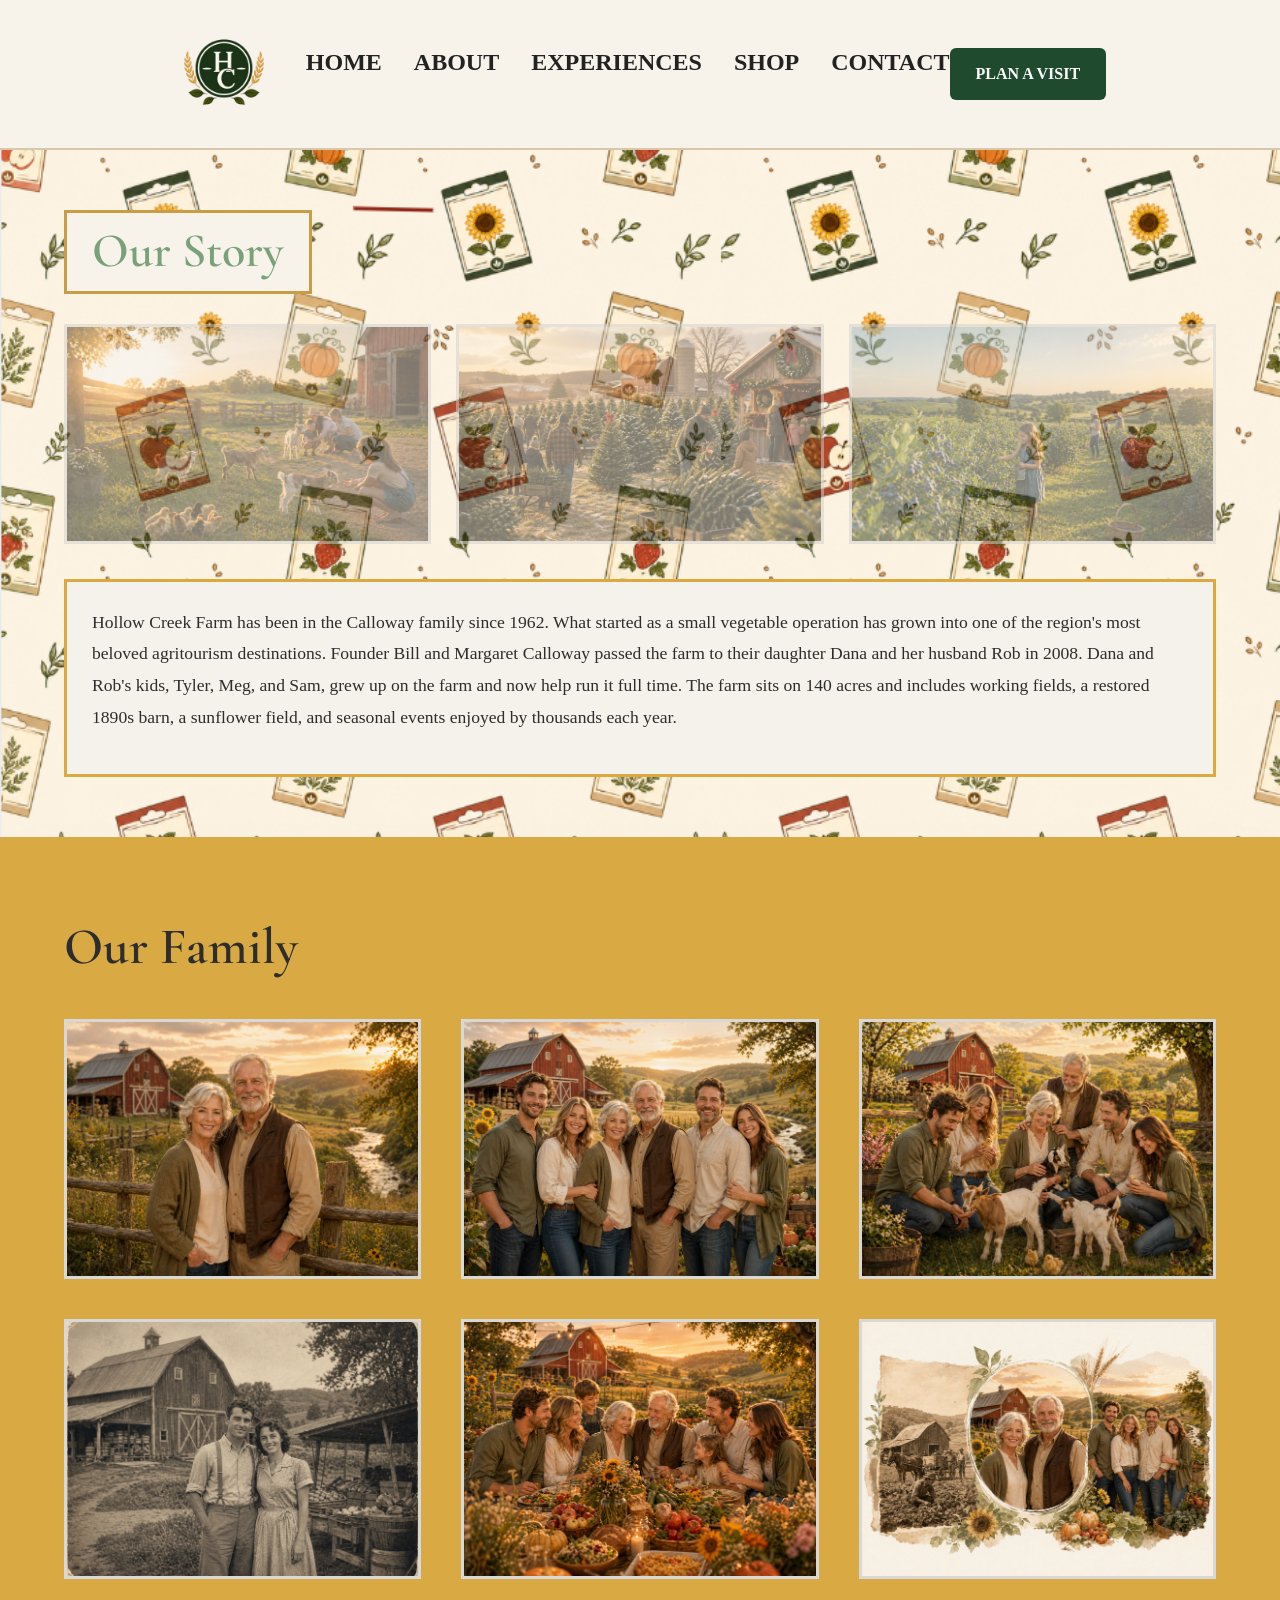
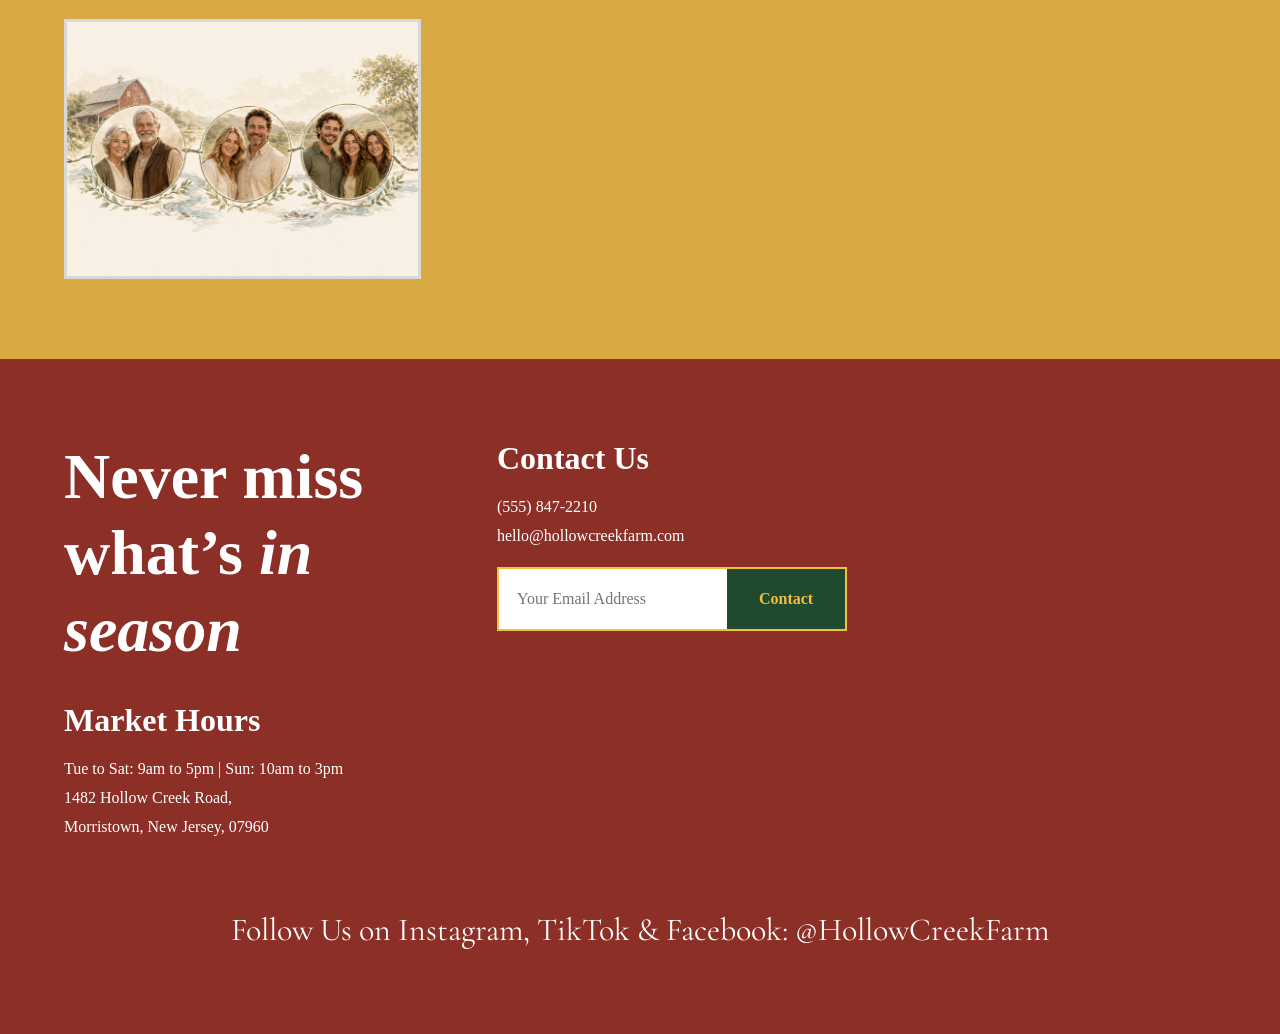
==== commit 3da3705f: "about section 50% done images weird, calednar not working" ====
--- a/about.html
+++ b/about.html
@@ -46,572 +46,63 @@
 
   <!-- HERO -->
 
-  <section class="hero">
+  <section class="story-section">
 
-    <div class="hero-left fade-up">
-      <span>Family Owned Since 1962</span>
+    <h2 class="section-title">Our Story</h2>
 
-      <h1>Hollow Creek Farm</h1>
+    <div class="story-gallery">
 
-      <p>
-        Experience the charm of the countryside with seasonal produce,
-        handcrafted goods, fresh baked pies, and unforgettable farm
-        experiences for the whole family.
-      </p>
+      <div class="placeholder">
+        <img src="images/farm-animals.png" alt="Family Member 1">
+      </div>
 
-      <div class="hero-buttons">
-        <a href="#" class="primary-btn">EXPLORE OUR FARM</a>
-        <a href="#" class="text-link">VISIT THE MARKET →</a>
+      <div class="placeholder">
+        <img src="images/farm-christmas.png" alt="Family Member 1">
       </div>
-    </div>
 
-    <img id="season-image" src="" alt="Seasonal Farm Photo">
-
-  </section>
-
-  <!-- TICKER -->
-
-  <div class="ticker">
-    <div class="ticker__track">
-      <span class="ticker__item">
-        <h2> Apple Cider </h2>
-      </span>
-      <span class="ticker__item">✦</span>
-      <span class="ticker__item">
-        <h2> Local Honey </h2>
-      </span>
-      <span class="ticker__item">✦</span>
-      <span class="ticker__item">
-        <h2> Seasonal Events </h2>
-      </span>
-      <span class="ticker__item">✦</span>
-      <span class="ticker__item">
-        <h2> Family Experiences</h2>
-      </span>
-      <span class="ticker__item">✦</span>
-      <span class="ticker__item">
-        <h2> Explore our Farm </h2>
-      </span>
-      <span class="ticker__item">✦</span>
-      <span class="ticker__item">
-        <h2> Fresh Produce </h2>
-      </span>
-      <span class="ticker__item">✦</span>
-      <span class="ticker__item">
-        <h2> Apple Cider </h2>
-      </span>
-      <span class="ticker__item">✦</span>
-      <span class="ticker__item">
-        <h2> Local Honey </h2>
-      </span>
-      <span class="ticker__item">✦</span>
-      <span class="ticker__item">
-        <h2> Seasonal Events </h2>
-      </span>
-      <span class="ticker__item">✦</span>
-      <span class="ticker__item">
-        <h2> Family Experiences</h2>
-      </span>
-      <span class="ticker__item">✦</span>
-      <span class="ticker__item">
-        <h2> Explore our Farm </h2>
-      </span>
-      <span class="ticker__item">✦</span>
-      <span class="ticker__item">
-        <h2> Fresh Produce </h2>
-      </span>
-      <span class="ticker__item">✦</span>
-    </div>
-  </div>
-
-  <!-- MENU -->
-
-  <section class="menu-section">
-
-    <div class="menu-grid fade-up">
-
-      <div class="menu-image"></div>
-
-      <div class="menu-title">
-        <h2>This Season’s <br>Menu</h2>
+      <div class="placeholder">
+        <img src="images/farm-picking.png" alt="Family Member 1">
       </div>
 
     </div>
 
-    <div class="menu-cards">
+    <div class="story-text">
+      <p>
+        Hollow Creek Farm has been in the Calloway family since 1962.
+        What started as a small vegetable operation has grown into one
+        of the region's most beloved agritourism destinations.
 
-      <div class="menu-card spring">
-        <h3>Sunflower field opening mid-May through
-          June</h3>
-      </div>
-      <div class="menu-card spring">
-        <h3>U-Pick strawberry and asparagus picking on
-          weekends</h3>
-      </div>
-      <div class="menu-card spring">
-        <h3>Baby animal visits in the barn: chicks,
-          ducklings, and baby goats</h3>
-      </div>
-      <div class="menu-card spring">
-        <h3>Spring produce, seedlings, and transplants
-          for home gardens</h3>
-      </div>
+        Founder Bill and Margaret Calloway passed the farm to their
+        daughter Dana and her husband Rob in 2008. Dana and Rob's kids,
+        Tyler, Meg, and Sam, grew up on the farm and now help run it
+        full time.
 
-      <div class="menu-card summer">
-        <h3>Tomatoes, zucchini, cucumbers, peppers,
-          corn, and green beans</h3>
-      </div>
-      <div class="menu-card summer">
-        <h3>Blueberry picking from July through early
-          August</h3>
-      </div>
-      <div class="menu-card summer">
-        <h3>Second sunflower bloom in late July</h3>
-      </div>
-      <div class="menu-card summer">
-        <h3>Farm-to-table dinner events on select
-          Saturday evenings (ticketed)</h3>
-      </div>
+        The farm sits on 140 acres and includes working fields, a
+        restored 1890s barn, a sunflower field, and seasonal events
+        enjoyed by thousands each year.
+      </p>
+    </div>
 
-      <div class="menu-card fall">
-        <h3>Corn maze opening Labor Day weekend, 5-
-          acre layout with a new design each year</h3>
-      </div>
-      <div class="menu-card fall">
-        <h3>Pumpkin patch with more than 20 varieties,
-          U-Pick and pre-picked available</h3>
-      </div>
-      <div class="menu-card fall">
-        <h3>Hayrides every weekend through October</h3>
-      </div>
-      <div class="menu-card fall">
-        <h3>Apple cider pressing on-site, fresh cider sold
-          by the jug</h3>
-      </div>
-      <div class="menu-card fall">
-        <h3>Fall Harvest Festival the last two weekends
-          of October (food vendors, live music, craft
-          fair)</h3>
-      </div>
-      <div class="menu-card fall">
-        <h3>Gourds, Indian corn, mums, and fall
-          decorations for sale</h3>
-      </div>
-
-      <div class="menu-card winter">
-        <h3>Holiday Market the first three weekends of
-          December (local artisans and farm-made
-          gifts)</h3>
-      </div>
-      <div class="menu-card winter">
-        <h3>Christmas trees and wreaths: pre-cut and
-          choose-and-cut available</h3>
-      </div>
-      <div class="menu-card winter">
-        <h3>Farm store open year-round (reduced hours
-          January through March)</h3>
-      </div>
-    </div>
   </section>
 
-  <!-- EVENTS -->
+  <!-- FAMILY SECTION -->
+  <section class="family-section">
 
-  <section class="events">
+    <h2>Our Family</h2>
 
-    <div class="events-top">
-      <h2>Upcoming Events</h2>
+    <div class="family-grid">
 
-      <a href="calendar.html" class="calendar-link">
-        VISIT CALENDAR →
-      </a>
-    </div>
-
-    <div class="filters">
-      <button class="filter-btn active" data-filter="all">ALL</button>
-      <button class="filter-btn" data-filter="spring">SPRING</button>
-      <button class="filter-btn" data-filter="summer">SUMMER</button>
-      <button class="filter-btn" data-filter="autumn">AUTUMN</button>
-      <button class="filter-btn" data-filter="winter">WINTER</button>
-    </div>
-
-    <div class="event-cards">
-
-      <div class="event-card red fade-up" data-season="spring">
-        <h3>Strawberry Picking</h3>
-        <p>April-June (Weekends)</p>
-        <p>
-          Pick fresh strawberries during U-Pick weekends.
-        </p>
-        <a href="#">LEARN MORE →</a>
-      </div>
-
-      <div class="event-card red fade-up" data-season="spring">
-        <h3>Baby Animal Visits</h3>
-        <h3>April-June</h3>
-        <p>
-          Meet chicks, ducklings, and baby goats in the barn.
-        </p>
-        <a href="#">LEARN MORE →</a>
-      </div>
-
-      <div class="event-card red fade-up" data-season="spring">
-        <h3>Sunflower U-Pick</h3>
-        <h3>Mid-May-June(first bloom)</h3>
-        <p>
-          Walk the rows and cut your own bouquet.
-        </p>
-        <a href="#">LEARN MORE →</a>
-      </div>
-
-      <div class="event-card fade-up" data-season="summer">
-        <h3>Blueberry Picking</h3>
-        <h3>July-Early August</h3>
-        <p>
-          Visit the berry fields and pick fresh blueberries.
-        </p>
-        <a href="#">LEARN MORE →</a>
-      </div>
-
-      <div class="event-card fade-up" data-season="summer">
-        <h3>Sunflower U-Pick</h3>
-        <h3>Late July (second bloom)</h3>
-        <p>
-          Enjoy a second sunflower bloom and create your own bouquet.
-        </p>
-        <a href="#">LEARN MORE →</a>
-      </div>
-
-      <div class="event-card fade-up" data-season="summer">
-        <h3>Farm-to-Table Dinner</h3>
-        <h3>Select Saturday evenings</h3>
-        <p>
-          Enjoy a seasonal dinner featuring local farm ingredients.
-        </p>
-        <a href="#">LEARN MORE →</a>
-      </div>
-
-      <div class="event-card fade-up" data-season="autumn">
-        <h3>Pumpkin Patch</h3>
-        <h3>September–November</h3>
-        <p>
-          Choose from more than 20 pumpkin varieties.
-        </p>
-        <a href="#">LEARN MORE →</a>
-      </div>
-
-      <div class="event-card fade-up" data-season="autumn">
-        <h3>Corn Maze</h3>
-        <h3>Labor Day–November</h3>
-        <p>
-          Explore a 5-acre maze featuring a new design each year.
-        </p>
-        <a href="#">LEARN MORE →</a>
-      </div>
-
-      <div class="event-card fade-up" data-season="autumn">
-        <h3>Hayrides</h3>
-        <h3>Weekends through October</h3>
-        <p>
-          Take a tractor-pulled wagon ride around the farm.
-        </p>
-        <a href="#">LEARN MORE →</a>
-      </div>
-
-      <div class="event-card fade-up" data-season="autumn">
-        <h3>Apple Cider Pressing</h3>
-        <h3>September–November</h3>
-        <p>
-          Watch fresh cider being made and take a jug home.
-        </p>
-        <a href="#">LEARN MORE →</a>
-      </div>
-
-      <div class="event-card fade-up" data-season="autumn">
-        <h3>Fall Harvest Festival</h3>
-        <h3>Last two weekends of October</h3>
-        <p>
-          Food vendors, live music, crafts, and family farm fun.
-        </p>
-        <a href="#">LEARN MORE →</a>
-      </div>
-
-      <div class="event-card fade-up" data-season="winter">
-        <h3>Holiday Market</h3>
-        <h3>First three weekends of December</h3>
-        <p>
-          Shop artisan goods, farm gifts, wreaths, and seasonal decorations.
-        </p>
-        <a href="#">LEARN MORE →</a>
-      </div>
+      <div class="family-card"><img src="images/family1.png" alt="Family Member 1"></div>
+      <div class="family-card"><img src="images/family2.png" alt="Family Member 2"></div>
+      <div class="family-card"><img src="images/family3.png" alt="Family Member 3"></div>
+      <div class="family-card"><img src="images/family4.png" alt="Family Member 4"></div>
+      <div class="family-card"><img src="images/family5.png" alt="Family Member 5"></div>
+      <div class="family-card"><img src="images/family6.png" alt="Family Member 6"></div>
+      <div class="family-card"><img src="images/family7.png" alt="Family Member 7"></div>
 
     </div>
 
   </section>
-
-  <!-- STORY -->
-
-  <section class="story">
-
-    <div class="story-grid">
-
-      <div class="story-image fade-up"></div>
-
-      <div class="story-content fade-up">
-        <div class="story-body">
-          <h2>Our Story</h2>
-
-          <p>
-            Hollow Creek Farm has been bringing families together for over
-            sixty years through fresh produce, handcrafted goods, and
-            unforgettable seasonal traditions. Nestled among rolling hills
-            and sunflower fields, our farm celebrates the beauty of local
-            agriculture and community.
-          </p>
-        </div>
-
-        <img src="images/about-banner2.png" alt="Leaf Icon" class="about-banner">
-
-        <div class="stats">
-
-          <div class="stat">
-            <h3>1962</h3>
-            <p>Founded</p>
-          </div>
-
-          <div class="stat">
-            <h3>140</h3>
-            <p>Acres</p>
-          </div>
-
-          <div class="stat">
-            <h3>1890</h3>
-            <p>Restored Barn</p>
-          </div>
-
-        </div>
-
-      </div>
-
-    </div>
-
-  </section>
-
-  <!-- PRODUCTS -->
-
-  <section class="fresh-section">
-
-    <h1 class="section-title">Fresh on the Farm</h1>
-
-    <div id="farmCarousel" class="carousel slide">
-
-      <div class="carousel-inner">
-
-        <div class="carousel-item active">
-          <div class="row">
-            <div class="col-md-4">
-              <article class="card">
-                <div class="card-image image-placeholder">
-                  <img src="images/fallfarm.png" alt="">
-                </div>
-                <h2>Fresh Eggs</h2>
-                <p>
-                  Farm-fresh eggs collected daily from free-range hens.
-                  Rich flavor and perfect for breakfast or baking.
-                </p>
-                <a href="#" class="learn-more">
-                  LEARN MORE <span>➜</span>
-                </a>
-              </article>
-            </div>
-
-            <div class="col-md-4">
-              <article class="card">
-                <div class="card-image image-placeholder">
-                  <img src="images/fallfarm.png" alt="">
-                </div>
-                <h2>Raw Honey</h2>
-                <p>
-                  Pure, locally harvested honey straight from the hive.
-                  Naturally sweet and packed with flavor.
-                </p>
-                <a href="#" class="learn-more">
-                  LEARN MORE <span>➜</span>
-                </a>
-              </article>
-            </div>
-
-            <div class="col-md-4">
-              <article class="card">
-                <div class="card-image image-placeholder">
-                  <img src="images/fallfarm.png" alt="">
-                </div>
-                <h2>Apple Pie</h2>
-                <p>
-                  Homemade apple pie baked with seasonal apples and a
-                  buttery golden crust.
-                </p>
-                <a href="#" class="learn-more">
-                  LEARN MORE <span>➜</span>
-                </a>
-              </article>
-            </div>
-
-          </div>
-        </div>
-
-        <div class="carousel-item">
-          <div class="row">
-
-            <div class="col-md-4">
-              <article class="card">
-                <div class="card-image image-placeholder">
-                  <img src="images/fallfarm.png" alt="">
-                </div>
-                <h2>Goat Cheese</h2>
-                <p>
-                  Handcrafted artisan goat cheese made fresh each week.
-                </p>
-                <a href="#" class="learn-more">
-                  LEARN MORE <span>➜</span>
-                </a>
-              </article>
-            </div>
-
-            <div class="col-md-4">
-              <article class="card">
-                <div class="card-image image-placeholder">
-                  <img src="images/fallfarm.png" alt="">
-                </div>
-                <h2>Strawberries</h2>
-                <p>
-                  Sweet, juicy berries picked at peak ripeness.
-                </p>
-                <a href="#" class="learn-more">
-                  LEARN MORE <span>➜</span>
-                </a>
-              </article>
-            </div>
-
-            <div class="col-md-4">
-              <article class="card">
-                <div class="card-image image-placeholder">
-                  <img src="images/fallfarm.png" alt="">
-                </div>
-                <h2>Blueberries</h2>
-                <p>
-                  Plump, sweet blueberries bursting with antioxidants.
-                </p>
-                <a href="#" class="learn-more">
-                  LEARN MORE <span>➜</span>
-                </a>
-              </article>
-            </div>
-
-          </div>
-        </div>
-
-      </div>
-
-      <button class="carousel-control-prev" data-bs-target="#farmCarousel" data-bs-slide="prev">
-        <span class="carousel-control-prev-icon"></span>
-      </button>
-
-      <button class="carousel-control-next" data-bs-target="#farmCarousel" data-bs-slide="next">
-        <span class="carousel-control-next-icon"></span>
-      </button>
-
-    </div>
-  </section>
-
-
-  <!-- <section class="fresh-section">
-
-    <h1 class="section-title">Fresh on the Farm</h1>
-    <div class="carousel-wrapper">
-
-      <button class="arrow left">&#8592;</button>
-
-      <div class="carousel">
-
-        <div class="carousel-track">
-
-          <article class="card">
-            <div class="card-image image-placeholder">
-              <img src="images/fallfarm.png" alt="">
-            </div>
-            <h2>Fresh Eggs</h2>
-            <p>
-              Farm-fresh eggs collected daily from free-range hens.
-              Rich flavor and perfect for breakfast or baking.
-            </p>
-            <a href="#" class="learn-more">
-              LEARN MORE <span>➜</span>
-            </a>
-          </article>
-
-          <article class="card">
-            <div class="card-image image-placeholder">
-              <img src="images/fallfarm.png" alt="">
-            </div>
-            <h2>Raw Honey</h2>
-            <p>
-              Pure, locally harvested honey straight from the hive.
-              Naturally sweet and packed with flavor.
-            </p>
-            <a href="#" class="learn-more">
-              LEARN MORE <span>➜</span>
-            </a>
-          </article>
-
-          <article class="card">
-            <div class="card-image image-placeholder">
-              <img src="images/fallfarm.png" alt="">
-            </div>
-            <h2>Apple Pie</h2>
-            <p>
-              Homemade apple pie baked with seasonal apples and a
-              buttery golden crust.
-            </p>
-            <a href="#" class="learn-more">
-              LEARN MORE <span>➜</span>
-            </a>
-          </article>
-
-          <article class="card">
-            <div class="card-image image-placeholder">
-              <img src="images/fallfarm.png" alt="">
-            </div>
-            <h2>Goat Cheese</h2>
-            <p>
-              Handcrafted artisan goat cheese made fresh each week.
-            </p>
-            <a href="#" class="learn-more">
-              LEARN MORE <span>➜</span>
-            </a>
-          </article>
-
-          <article class="card">
-            <div class="card-image image-placeholder">
-              <img src="images/fallfarm.png" alt="">
-            </div>
-            <h2>Strawberries</h2>
-            <p>
-              Sweet, juicy berries picked at peak ripeness.
-            </p>
-            <a href="#" class="learn-more">
-              LEARN MORE <span>➜</span>
-            </a>
-          </article>
-
-        </div>
-
-      </div>
-
-      <button class="arrow right">&#8594;</button>
-
-    </div> 
-
-  </section> -->
 
   <!-- FOOTER -->
 
@@ -655,14 +146,10 @@
 
   </footer>
 
-  <div class="cursor" id="cursor"></div>
-  <div class="cursor-ring" id="cursorRing"></div>
-
+  <script src="script.js"></script>
   <script src="https://cdn.jsdelivr.net/npm/bootstrap@5.3.8/dist/js/bootstrap.bundle.min.js"
     integrity="sha384-FKyoEForCGlyvwx9Hj09JcYn3nv7wiPVlz7YYwJrWVcXK/BmnVDxM+D2scQbITxI"
     crossorigin="anonymous"></script>
-</body>
-<script src="script.js"></script>
 
 </body>
 
--- a/style.css
+++ b/style.css
@@ -24,64 +24,7 @@
     background: var(--cream);
     color: var(--text);
     overflow-x: hidden;
-    cursor: none;
-}
-
-/* ------------------------
------------------------------------------
------------------------------------------
-------------Custom Cursor------------------------
------------------------------------------
------------------ */
-
-/* Main dot */
-.cursor {
-    position: fixed;
-    width: 10px;
-    height: 10px;
-    background: #5a6b3a;
-    border-radius: 50%;
-    pointer-events: none;
-    z-index: 9999;
-    transform: translate(-50%, -50%);
-    transition:
-        transform 0.1s,
-        width 0.3s ease,
-        height 0.3s ease,
-        background 0.3s ease;
-}
-
-/* Ring */
-.cursor-ring {
-    position: fixed;
-    width: 36px;
-    height: 36px;
-    border: 1px solid #5a6b3a;
-    border-radius: 50%;
-    pointer-events: none;
-    z-index: 9998;
-    transform: translate(-50%, -50%);
-    transition:
-        transform 0.18s ease,
-        width 0.3s ease,
-        height 0.3s ease,
-        opacity 0.3s ease;
-    opacity: 0.6;
-}
-
-/* Disable on touch devices */
-@media (max-width: 768px) {
-    body {
-        cursor: auto;
-    }
-
-    .cursor,
-    .cursor-ring {
-        display: none;
-    }
-}
-
-
+}
 
 h1,
 h2,
@@ -549,16 +492,16 @@
     align-items: center;
 }
 
-.carousel{
-    overflow:hidden;
-    width:100%;
-}
-
-.carousel-track{
-    display:flex;
-    gap:20px;
-    transition:transform .5s ease;
-    will-change:transform;
+.carousel {
+    overflow: hidden;
+    width: 100%;
+}
+
+.carousel-track {
+    display: flex;
+    gap: 20px;
+    transition: transform .5s ease;
+    will-change: transform;
 }
 
 /* ======================
@@ -576,16 +519,16 @@
     transition: .35s;
 }
 
-.card-image{
-    height:220px;
-    overflow:hidden;
-    margin-bottom:15px;
-}
-
-.card-image img{
-    width:100%;
-    height:100%;
-    object-fit:cover;
+.card-image {
+    height: 220px;
+    overflow: hidden;
+    margin-bottom: 15px;
+}
+
+.card-image img {
+    width: 100%;
+    height: 100%;
+    object-fit: cover;
     transition: transform .5s ease;
 }
 
@@ -709,7 +652,7 @@
 .newsletter {
     display: flex;
     margin-top: 1rem;
-    border:2px solid var(--gold);
+    border: 2px solid var(--gold);
 }
 
 .newsletter input {
@@ -727,7 +670,7 @@
     padding: 0 2rem;
     cursor: pointer;
     font-weight: 600;
-    z-index:2;
+    z-index: 2;
 }
 
 .social {
@@ -805,4 +748,294 @@
         font-size: 3rem;
     }
 
+}
+
+
+/* ABOUT PAGE */
+
+* {
+    margin: 0;
+    padding: 0;
+    box-sizing: border-box;
+}
+
+body {
+    font-family: 'Lora', serif;
+}
+
+/* ====================
+   STORY SECTION
+==================== */
+
+.story-section {
+    padding: 60px 5%;
+    background-image: url("images/veggybackground.png");
+    background-repeat: no-repeat;
+    background-size: cover;
+    background-position: center;
+}
+
+.section-title {
+    display: inline-block;
+    border: 3px solid #c89d45;
+    background-color: var(--cream);
+    color: var(--sage);
+    padding: 10px 25px;
+    font-size: 3rem;
+    font-family: 'Cormorant Garamond', serif;
+    margin-bottom: 30px;
+}
+
+.story-gallery {
+    display: grid;
+    grid-template-columns: repeat(3, 1fr);
+    gap: 25px;
+}
+
+.placeholder {
+    height: 220px;
+    border: 3px solid #d0d0d0;
+    display: flex;
+    align-items: center;
+    justify-content: center;
+    font-size: 1.1rem;
+}
+
+.placeholder img {
+    width: 100%;
+    height: 100%;
+    object-fit: cover;
+    display: block;
+}
+
+.story-text {
+    margin-top: 35px;
+    background: #f5f1eb;
+    border: 3px solid #dca840;
+    padding: 25px;
+    line-height: 1.8;
+    font-size: 1.1rem;
+}
+
+/* ====================
+   FAMILY SECTION
+==================== */
+
+.family-section {
+    background: #d9a944;
+    padding: 80px 5%;
+}
+
+.family-section h2 {
+    font-size: 3.2rem;
+
+    margin-bottom: 40px;
+
+    font-family: 'Cormorant Garamond', serif;
+}
+
+.family-grid {
+    display: grid;
+    grid-template-columns: repeat(3, 1fr);
+    gap: 40px;
+}
+
+.family-card {
+    height: 260px;
+
+    background: #e7e3de;
+
+    border: 3px solid #d8d8d8;
+
+    display: flex;
+    align-items: center;
+    justify-content: center;
+
+    transition: .3s;
+}
+
+.family-card:hover {
+    transform: translateY(-5px);
+}
+
+.placeholder img,
+.family-card img {
+    width: 100%;
+    height: 100%;
+    object-fit: cover;
+}
+
+/* ====================
+   RESPONSIVE
+==================== */
+
+@media(max-width:900px) {
+
+    .story-gallery {
+        grid-template-columns: 1fr;
+    }
+
+    .family-grid {
+        grid-template-columns: 1fr 1fr;
+    }
+
+    nav ul {
+        gap: 20px;
+    }
+}
+
+@media(max-width:600px) {
+
+    .navbar {
+        flex-direction: column;
+        gap: 20px;
+    }
+
+    .family-grid {
+        grid-template-columns: 1fr;
+    }
+
+    nav ul {
+        flex-wrap: wrap;
+        justify-content: center;
+    }
+}
+
+/* CALENDAR  */
+
+/* ==================================
+   CALENDAR SECTION
+================================== */
+
+.calendar-section {
+    background: #D9A944;
+    padding: 40px;
+}
+
+.calendar-title {
+    font-family: 'Cormorant Garamond', serif;
+    font-size: 4rem;
+    color: white;
+    margin-bottom: 15px;
+}
+
+/* ==================================
+   LAYOUT
+================================== */
+
+.calendar-wrapper {
+    display: flex;
+    align-items: center;
+    gap: 20px;
+}
+
+.calendar-container {
+    flex: 1;
+    border: 3px solid #1F4A2E;
+    background: #F3EFEA;
+    overflow: hidden;
+}
+
+/* ==================================
+   HEADER BAR
+================================== */
+
+.weekday-bar {
+    display: grid;
+    grid-template-columns: repeat(7, 1fr);
+
+    background: #1F4A2E;
+
+    margin: 10px;
+    border-radius: 4px;
+
+    overflow: hidden;
+}
+
+.weekday-bar div {
+    color: white;
+    text-align: center;
+
+    padding: 12px 8px;
+
+    font-family: 'Cormorant Garamond', serif;
+    font-size: 1.5rem;
+    font-weight: 600;
+
+    border-right: 2px solid #9A2E22;
+}
+
+.weekday-bar div:last-child {
+    border-right: none;
+}
+
+/* ==================================
+   GRID
+================================== */
+
+#calendarGrid {
+    display: grid;
+    grid-template-columns: repeat(7, 1fr);
+}
+
+.day {
+    min-height: 140px;
+
+    background: #F3EFEA;
+
+    border-right: 2px solid #9A2E22;
+    border-top: 2px solid #9A2E22;
+
+    padding: 8px;
+
+    position: relative;
+}
+
+.day:nth-child(7n) {
+    border-right: none;
+}
+
+.day-number {
+    font-weight: bold;
+    color: #1F4A2E;
+    font-size: 1rem;
+}
+
+/* ==================================
+   EVENTS
+================================== */
+
+.event {
+    margin-top: 6px;
+
+    padding: 4px 8px;
+
+    color: white;
+
+    border-radius: 4px;
+
+    font-size: .8rem;
+
+    overflow: hidden;
+}
+
+/* ==================================
+   ARROWS
+================================== */
+
+.month-arrow {
+    border: none;
+    background: none;
+
+    color: #1F4A2E;
+
+    font-size: 3.5rem;
+
+    cursor: pointer;
+
+    transition: .3s;
+}
+
+.month-arrow:hover {
+    transform: scale(1.15);
 }
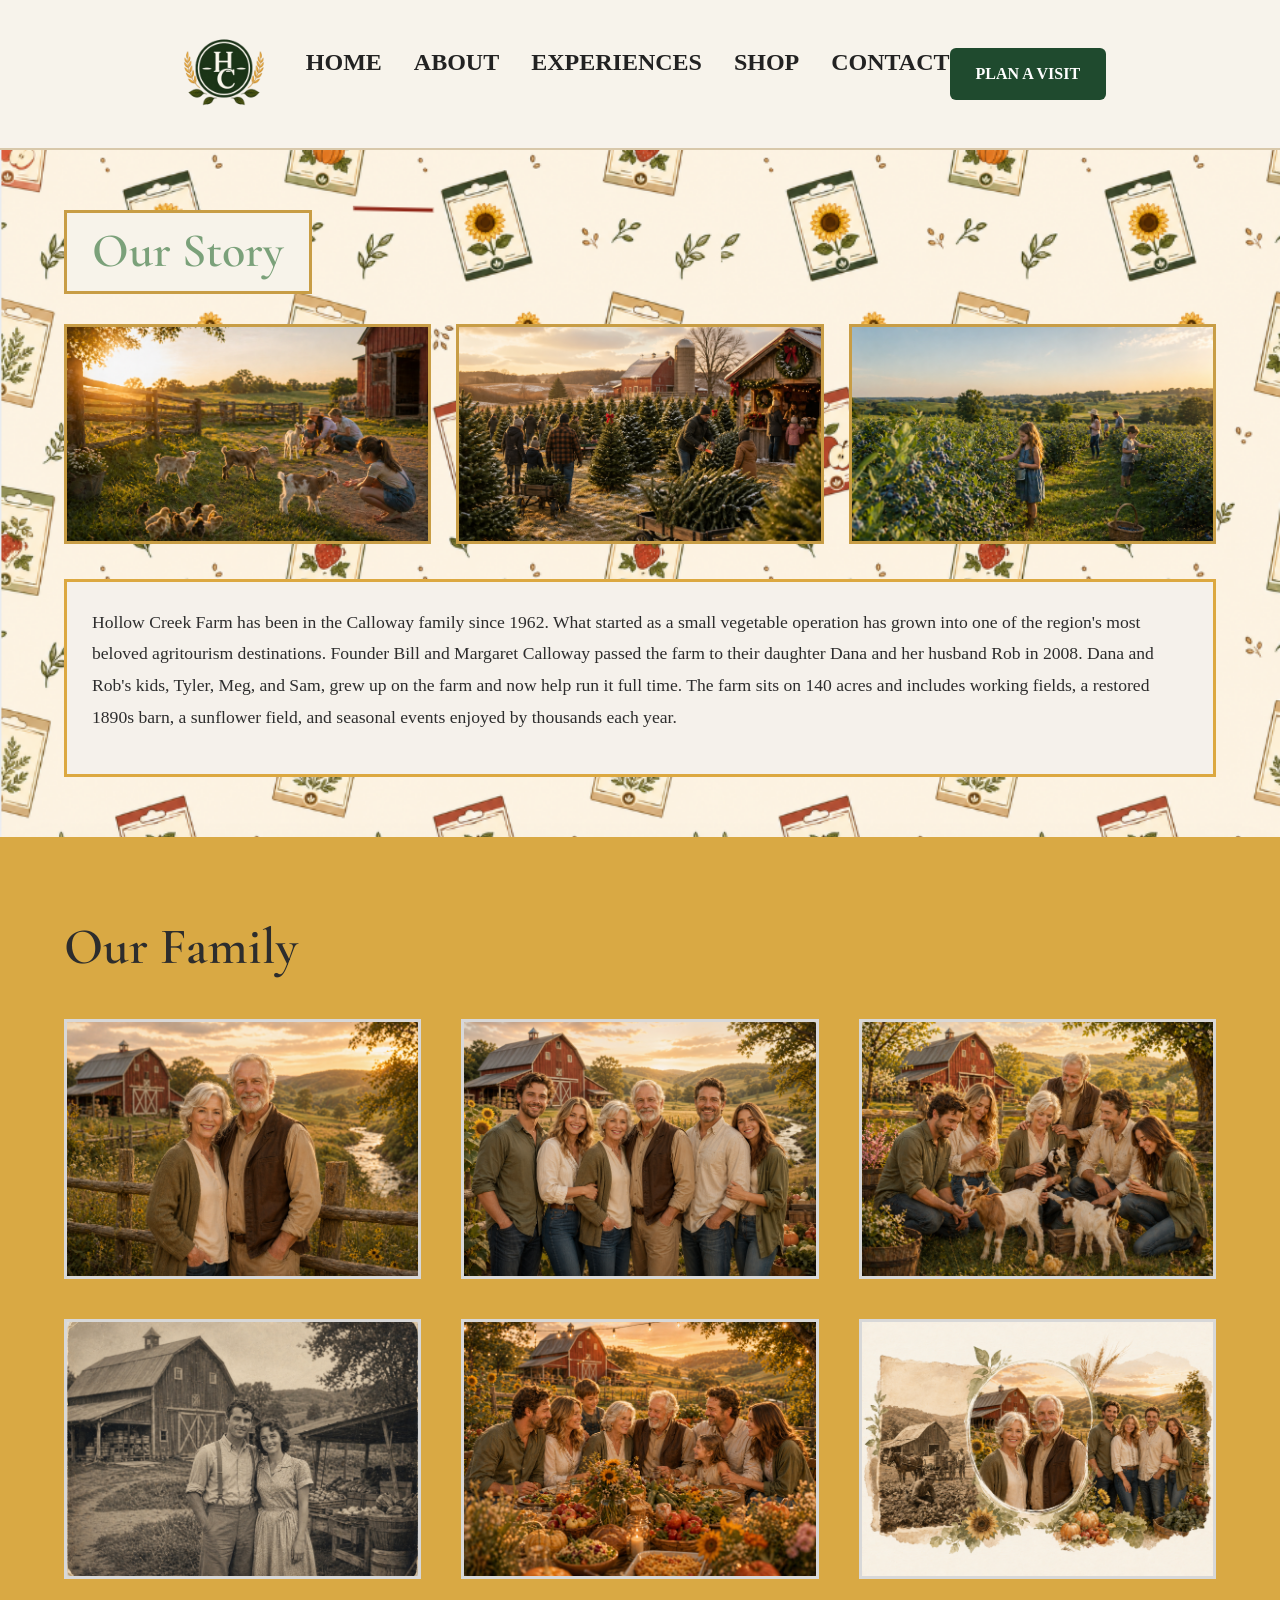
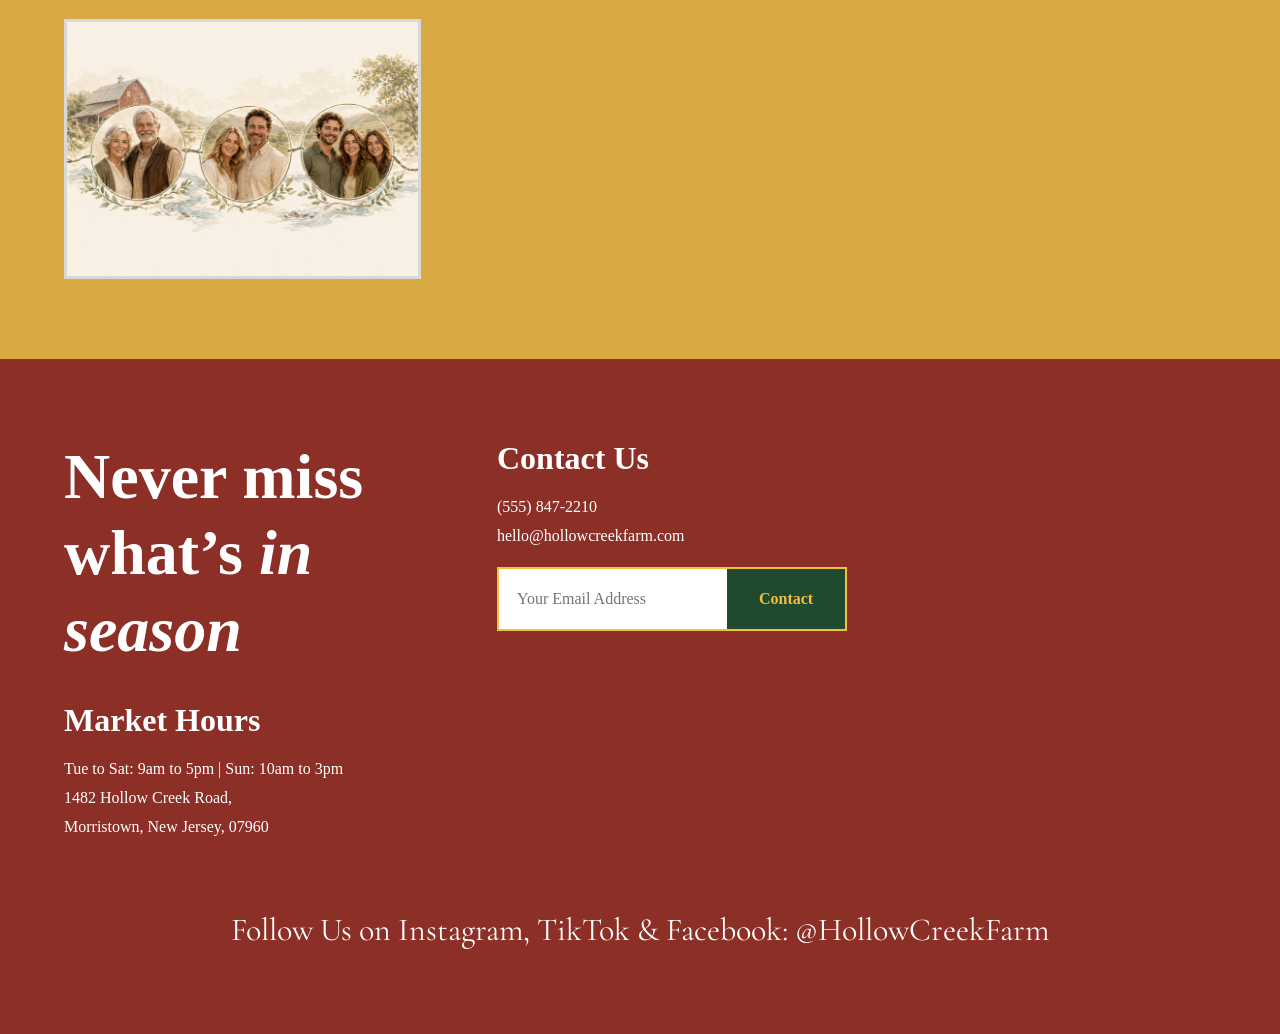
==== commit 60b31fc6: "calendar and about me photos working" ====
--- a/about.html
+++ b/about.html
@@ -52,15 +52,15 @@
 
     <div class="story-gallery">
 
-      <div class="placeholder">
+      <div class="aboutimgs">
         <img src="images/farm-animals.png" alt="Family Member 1">
       </div>
 
-      <div class="placeholder">
+      <div class="aboutimgs">
         <img src="images/farm-christmas.png" alt="Family Member 1">
       </div>
 
-      <div class="placeholder">
+      <div class="aboutimgs">
         <img src="images/farm-picking.png" alt="Family Member 1">
       </div>
 
--- a/style.css
+++ b/style.css
@@ -792,16 +792,16 @@
     gap: 25px;
 }
 
-.placeholder {
+.aboutimgs {
     height: 220px;
-    border: 3px solid #d0d0d0;
+    border: 3px solid #c89d45;
     display: flex;
     align-items: center;
     justify-content: center;
     font-size: 1.1rem;
 }
 
-.placeholder img {
+.aboutimgs img {
     width: 100%;
     height: 100%;
     object-fit: cover;
@@ -903,139 +903,348 @@
 
 /* CALENDAR  */
 
-/* ==================================
-   CALENDAR SECTION
-================================== */
-
-.calendar-section {
-    background: #D9A944;
-    padding: 40px;
-}
-
-.calendar-title {
+/* ================================================
+   FARM CALENDAR — all rules scoped to .farm-cal
+   Paste this into style.css (replaces old calendar CSS)
+   ================================================ */
+
+.farm-cal {
+    background: #D4A827;
+    border-radius: 10px;
+    padding: 18px 44px 20px 44px;
+    position: relative;
+    max-width: 960px;
+    margin: 40px auto;
+}
+
+.farm-cal__title {
     font-family: 'Cormorant Garamond', serif;
-    font-size: 4rem;
-    color: white;
-    margin-bottom: 15px;
-}
-
-/* ==================================
-   LAYOUT
-================================== */
-
-.calendar-wrapper {
-    display: flex;
-    align-items: center;
-    gap: 20px;
-}
-
-.calendar-container {
-    flex: 1;
-    border: 3px solid #1F4A2E;
-    background: #F3EFEA;
+    font-size: 26px;
+    color: #f5f0d8;
+    font-style: italic;
+    margin-bottom: 10px;
+}
+
+.farm-cal__month-header {
+    display: flex;
+    align-items: center;
+    justify-content: center;
+    gap: 14px;
+    margin-bottom: 10px;
+}
+
+.farm-cal__month-label {
+    font-family: 'Cormorant Garamond', serif;
+    font-size: 17px;
+    color: #f5f0d8;
+    font-weight: 500;
+    min-width: 180px;
+    text-align: center;
+}
+
+.farm-cal__month-btn {
+    background: none;
+    border: 1.5px solid #f5f0d8;
+    color: #f5f0d8;
+    border-radius: 4px;
+    padding: 3px 14px;
+    cursor: pointer;
+    font-size: 18px;
+    line-height: 1.4;
+    transition: background 0.15s;
+}
+
+.farm-cal__month-btn:hover {
+    background: rgba(255, 255, 255, 0.18);
+}
+
+.farm-cal__table {
+    width: 100%;
+    border-collapse: collapse;
+    border: 2px solid #2d5a27;
+    background: #f5f0d8;
+}
+
+.farm-cal__table thead tr th {
+    background: #2d5a27;
+    color: #f5f0d8;
+    font-family: 'Inter', sans-serif;
+    font-size: 11px;
+    font-weight: 700;
+    letter-spacing: 1.2px;
+    text-transform: uppercase;
+    padding: 9px 4px;
+    text-align: center;
+    border-right: 1px solid #3d7a35;
+}
+
+.farm-cal__table thead tr th:last-child {
+    border-right: none;
+}
+
+.farm-cal__table tbody td {
+    border: 1px solid #8b2020;
+    vertical-align: top;
+    width: 14.28%;
+    height: 78px;
+    padding: 4px 6px;
+    cursor: default;
+    transition: background 0.1s;
+}
+
+.farm-cal__table tbody td:not(.farm-cal__other-month):hover {
+    background: #fffbe8;
+    cursor: pointer;
+}
+
+.farm-cal__table tbody td.farm-cal__other-month {
+    background: #ece8d0;
+}
+
+.farm-cal__table tbody td.farm-cal__today {
+    background: #fff9e0;
+}
+
+.farm-cal__day-num {
+    font-size: 12px;
+    font-family: 'Inter', sans-serif;
+    color: #2d5a27;
+    font-weight: 700;
+    display: block;
+    margin-bottom: 3px;
+}
+
+.farm-cal__table tbody td.farm-cal__other-month .farm-cal__day-num {
+    color: #b0a98a;
+}
+
+.farm-cal__event-chip {
+    display: block;
+    font-size: 10px;
+    font-family: 'Inter', sans-serif;
+    color: #f5f0d8;
+    border-radius: 3px;
+    padding: 2px 5px;
+    margin-bottom: 2px;
+    white-space: nowrap;
     overflow: hidden;
-}
-
-/* ==================================
-   HEADER BAR
-================================== */
-
-.weekday-bar {
-    display: grid;
-    grid-template-columns: repeat(7, 1fr);
-
-    background: #1F4A2E;
-
-    margin: 10px;
-    border-radius: 4px;
-
-    overflow: hidden;
-}
-
-.weekday-bar div {
-    color: white;
-    text-align: center;
-
-    padding: 12px 8px;
-
+    text-overflow: ellipsis;
+    cursor: pointer;
+    transition: opacity 0.1s;
+}
+
+.farm-cal__event-chip:hover {
+    opacity: 0.85;
+}
+
+.farm-cal__legend {
+    display: flex;
+    gap: 16px;
+    margin-top: 12px;
+    flex-wrap: wrap;
+}
+
+.farm-cal__legend-item {
+    font-size: 12px;
+    font-family: 'Inter', sans-serif;
+    color: #f5f0d8;
+    display: flex;
+    align-items: center;
+    gap: 5px;
+}
+
+.farm-cal__legend-dot {
+    display: inline-block;
+    width: 10px;
+    height: 10px;
+    border-radius: 50%;
+    flex-shrink: 0;
+}
+
+.farm-cal__hint {
+    font-size: 11px;
+    color: #f5f0d8;
+    opacity: 0.75;
+    margin-top: 8px;
+    font-family: 'Inter', sans-serif;
+    text-align: right;
+}
+
+/* ── Calendar Modal (scoped prefix to avoid Bootstrap clash) ── */
+
+.farm-cal-modal-bg {
+    display: none;
+    position: fixed;
+    inset: 0;
+    background: rgba(0, 0, 0, 0.45);
+    z-index: 1050;
+    /* above Bootstrap navbar z-index 999 */
+    align-items: center;
+    justify-content: center;
+}
+
+.farm-cal-modal-bg.farm-cal-modal-open {
+    display: flex;
+}
+
+.farm-cal-modal {
+    background: #f5f0d8;
+    border: 2px solid #2d5a27;
+    border-radius: 10px;
+    padding: 26px 28px 22px;
+    width: 340px;
+    max-width: 96vw;
+    font-family: 'Inter', sans-serif;
+    box-shadow: 0 8px 32px rgba(0, 0, 0, 0.18);
+}
+
+.farm-cal-modal h3 {
     font-family: 'Cormorant Garamond', serif;
-    font-size: 1.5rem;
+    font-size: 17px;
+    color: #2d5a27;
+    margin-bottom: 16px;
     font-weight: 600;
-
-    border-right: 2px solid #9A2E22;
-}
-
-.weekday-bar div:last-child {
-    border-right: none;
-}
-
-/* ==================================
-   GRID
-================================== */
-
-#calendarGrid {
-    display: grid;
-    grid-template-columns: repeat(7, 1fr);
-}
-
-.day {
-    min-height: 140px;
-
-    background: #F3EFEA;
-
-    border-right: 2px solid #9A2E22;
-    border-top: 2px solid #9A2E22;
-
-    padding: 8px;
-
-    position: relative;
-}
-
-.day:nth-child(7n) {
-    border-right: none;
-}
-
-.day-number {
-    font-weight: bold;
-    color: #1F4A2E;
-    font-size: 1rem;
-}
-
-/* ==================================
-   EVENTS
-================================== */
-
-.event {
-    margin-top: 6px;
-
-    padding: 4px 8px;
-
-    color: white;
-
-    border-radius: 4px;
-
-    font-size: .8rem;
-
-    overflow: hidden;
-}
-
-/* ==================================
-   ARROWS
-================================== */
-
-.month-arrow {
+}
+
+.farm-cal-modal label {
+    font-size: 11px;
+    color: #5a4a1a;
+    display: block;
+    margin-bottom: 4px;
+    margin-top: 12px;
+    font-weight: 700;
+    text-transform: uppercase;
+    letter-spacing: 0.6px;
+}
+
+.farm-cal-modal label:first-of-type {
+    margin-top: 0;
+}
+
+.farm-cal-modal input,
+.farm-cal-modal select,
+.farm-cal-modal textarea {
+    width: 100%;
+    border: 1.5px solid #c0a060;
+    border-radius: 5px;
+    padding: 7px 9px;
+    font-size: 13px;
+    background: #fffbe8;
+    font-family: 'Inter', sans-serif;
+    color: #2d2d2d;
+    outline: none;
+    transition: border-color 0.15s;
+    /* Reset Bootstrap overrides */
+    box-shadow: none;
+}
+
+.farm-cal-modal input:focus,
+.farm-cal-modal select:focus,
+.farm-cal-modal textarea:focus {
+    border-color: #2d5a27;
+    box-shadow: none;
+}
+
+.farm-cal-modal textarea {
+    resize: vertical;
+    min-height: 64px;
+}
+
+.farm-cal-modal__actions {
+    display: flex;
+    gap: 8px;
+    margin-top: 18px;
+    align-items: center;
+}
+
+.farm-cal-modal__save {
+    background: #2d5a27;
+    color: #f5f0d8;
     border: none;
+    border-radius: 5px;
+    padding: 8px 20px;
+    cursor: pointer;
+    font-size: 13px;
+    font-family: 'Inter', sans-serif;
+    font-weight: 700;
+    transition: background 0.15s;
+}
+
+.farm-cal-modal__save:hover {
+    background: #1a3a16;
+}
+
+.farm-cal-modal__cancel {
     background: none;
-
-    color: #1F4A2E;
-
-    font-size: 3.5rem;
-
+    border: 1.5px solid #8b2020;
+    color: #8b2020;
+    border-radius: 5px;
+    padding: 8px 16px;
     cursor: pointer;
-
-    transition: .3s;
-}
-
-.month-arrow:hover {
-    transform: scale(1.15);
+    font-size: 13px;
+    font-family: 'Inter', sans-serif;
+    transition: background 0.15s;
+}
+
+.farm-cal-modal__cancel:hover {
+    background: #f9e8e8;
+}
+
+.farm-cal-modal__delete {
+    margin-right: auto;
+    background: none;
+    border: none;
+    color: #8b2020;
+    font-size: 12px;
+    cursor: pointer;
+    text-decoration: underline;
+    font-family: 'Inter', sans-serif;
+    padding: 0;
+}
+
+.farm-cal-modal__delete:hover {
+    color: #5a1010;
+}
+
+/* ── Responsive ── */
+@media (max-width: 700px) {
+    .farm-cal {
+        padding: 14px 10px 16px;
+    }
+
+    .farm-cal__table thead tr th {
+        font-size: 9px;
+        padding: 7px 2px;
+        letter-spacing: 0;
+    }
+
+    .farm-cal__table tbody td {
+        height: 54px;
+        padding: 3px;
+    }
+
+    .farm-cal__event-chip {
+        font-size: 9px;
+    }
+
+    .farm-cal__day-num {
+        font-size: 11px;
+    }
+
+    .farm-cal__month-label {
+        font-size: 15px;
+        min-width: 140px;
+    }
+}
+
+.farm-cal__other-month {
+    background: #ece8d0;
+}
+
+.farm-cal__today {
+    background: #fff9e0;
+}
+
+.farm-cal__event-chip {
+    display: block;
 }
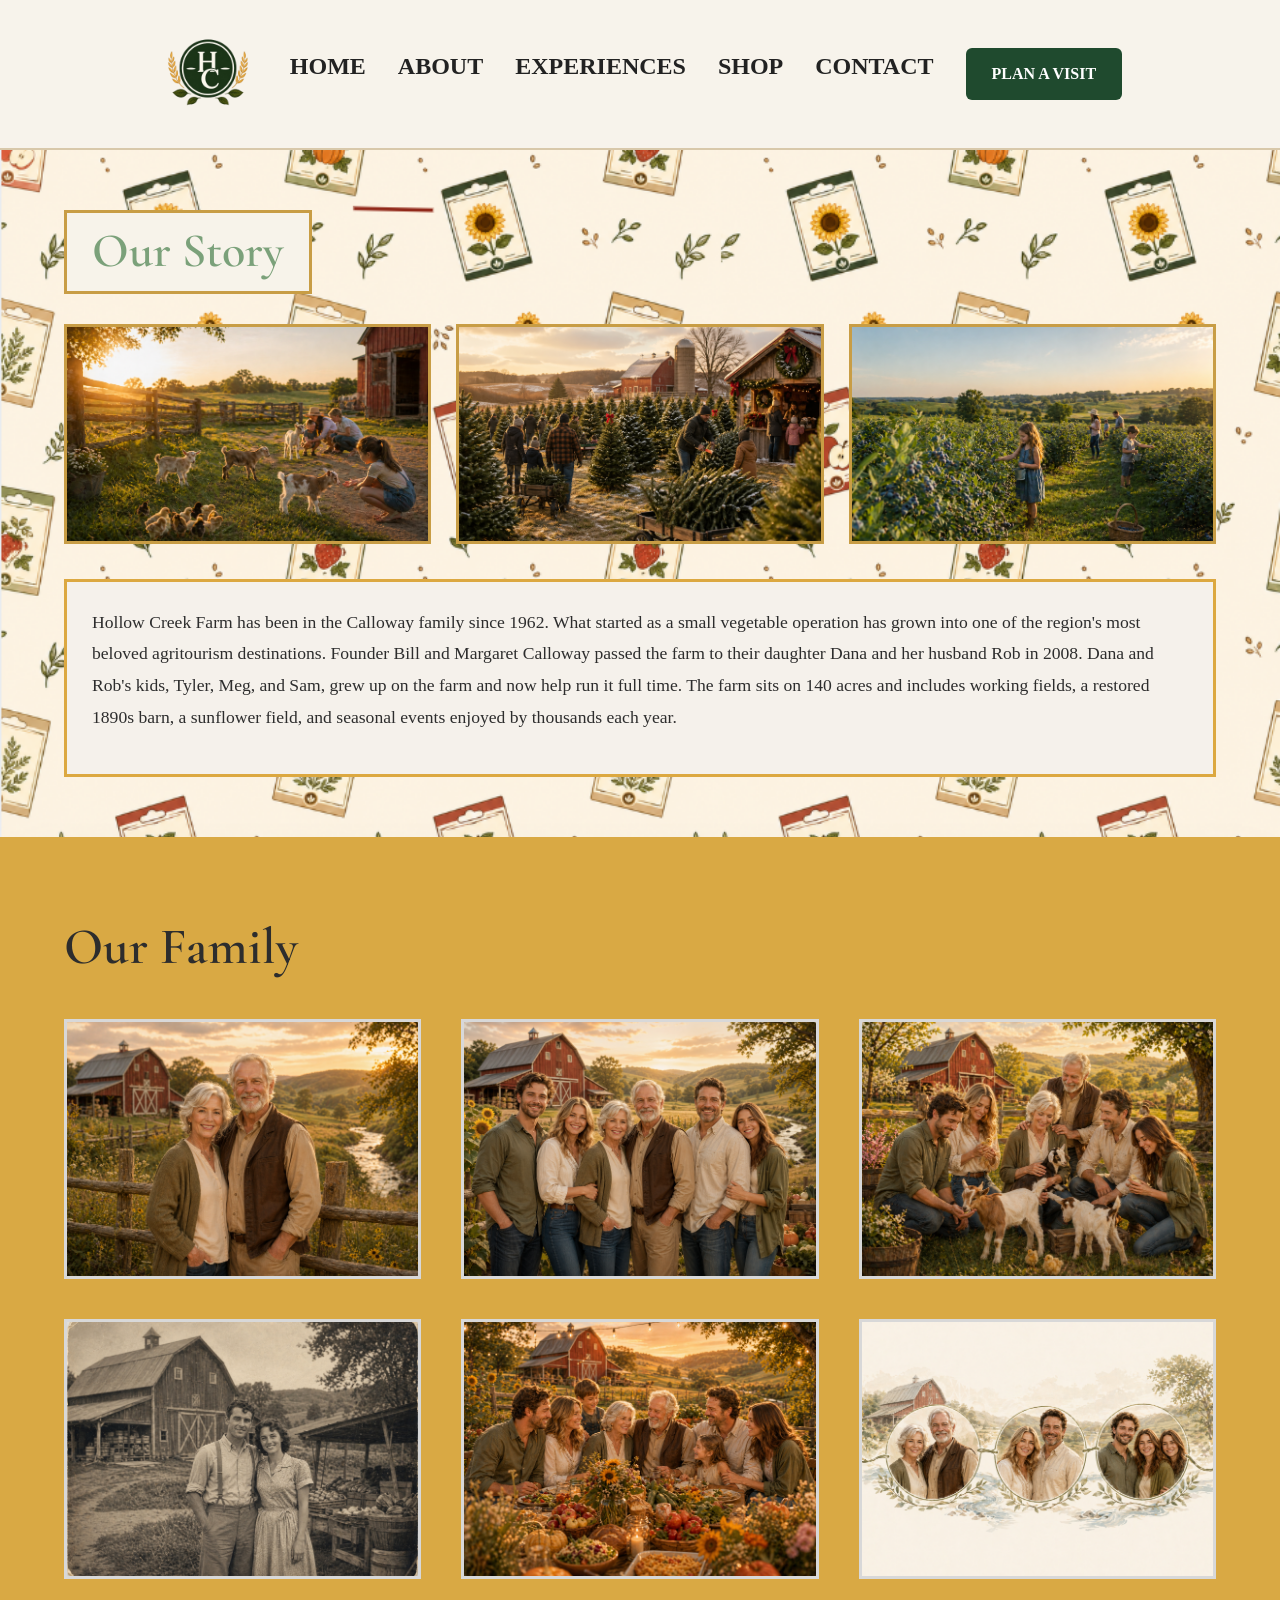
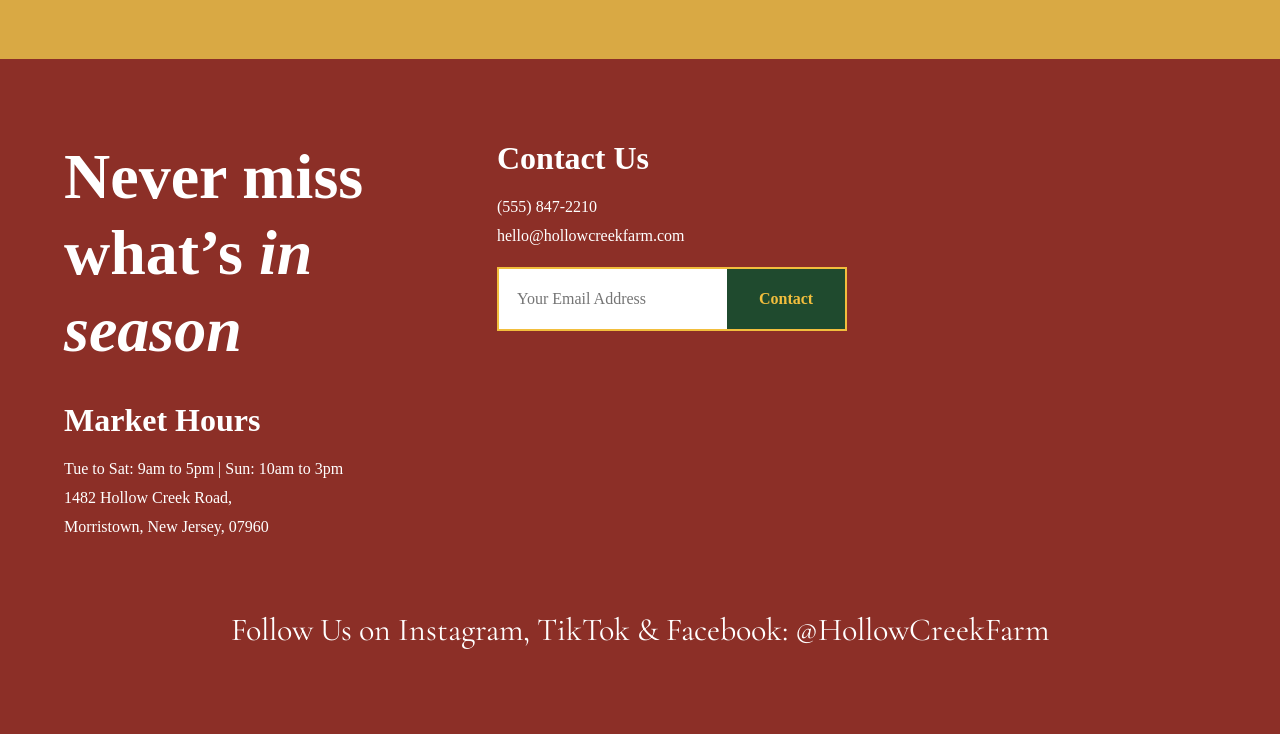
==== commit 66f2a386: "cards on shop pages fixed but need styling" ====
--- a/about.html
+++ b/about.html
@@ -98,7 +98,6 @@
       <div class="family-card"><img src="images/family4.png" alt="Family Member 4"></div>
       <div class="family-card"><img src="images/family5.png" alt="Family Member 5"></div>
       <div class="family-card"><img src="images/family6.png" alt="Family Member 6"></div>
-      <div class="family-card"><img src="images/family7.png" alt="Family Member 7"></div>
 
     </div>
 
--- a/style.css
+++ b/style.css
@@ -80,6 +80,7 @@
     display: flex;
     gap: 2rem;
     list-style: none;
+    margin-right: 2rem;
 }
 
 .nav-links a {
@@ -107,6 +108,10 @@
 
 .nav-links a:hover::after {
     width: 100%;
+}
+
+.nav-links h1 {
+    margin: 0;
 }
 
 .visit-btn {
@@ -1247,4 +1252,325 @@
 
 .farm-cal__event-chip {
     display: block;
+}
+
+/* =====================================
+   HOLLOW CREEK CONTACT SECTION
+===================================== */
+
+.hc-contact-section {
+    background: var(--red);
+    padding: 80px 5%;
+}
+
+.hc-contact-title {
+    text-align: center;
+    color: var(--cream);
+    font-size: clamp(3rem, 6vw, 5rem);
+    font-family: 'Cormorant Garamond', serif;
+    margin-bottom: 60px;
+    font-weight: 400;
+}
+
+.hc-contact-title em {
+    font-style: italic;
+}
+
+.hc-contact-top {
+    display: grid;
+    grid-template-columns: 1.2fr .8fr;
+    gap: 80px;
+    margin-bottom: 60px;
+}
+
+.hc-contact-info h3,
+.hc-contact-details h3 {
+    font-family: 'Cormorant Garamond', serif;
+    font-size: 3rem;
+    color: var(--cream);
+    margin-bottom: 15px;
+}
+
+.hc-contact-info p,
+.hc-contact-details p {
+    color: var(--cream);
+    font-size: 1.3rem;
+    line-height: 1.6;
+    margin-bottom: 25px;
+}
+
+.hc-hours-table {
+    width: 100%;
+    border-collapse: collapse;
+}
+
+.hc-hours-table td {
+    border: 1px solid rgba(255,255,255,.35);
+    background: #d7aa45;
+    padding: 14px;
+    color: #222;
+    font-size: .95rem;
+}
+
+.hc-social h4 {
+    font-family: 'Cormorant Garamond', serif;
+    color: var(--cream);
+    font-size: 2.5rem;
+    margin-bottom: 10px;
+}
+
+/* FORM CARD */
+
+.hc-contact-card {
+    max-width: 800px;
+    margin: auto;
+    background: #f5f1eb;
+    border: 3px solid #d7aa45;
+    padding: 40px;
+}
+
+.hc-contact-card h3 {
+    text-align: center;
+    color: #d7aa45;
+    font-size: 3rem;
+    font-family: 'Cormorant Garamond', serif;
+    margin-bottom: 30px;
+}
+
+.hc-contact-form {
+    display: flex;
+    flex-direction: column;
+    gap: 25px;
+}
+
+.hc-contact-form input,
+.hc-contact-form textarea {
+    background: var(--green);
+    border: none;
+    color: white;
+    padding: 22px;
+    font-size: 1.2rem;
+    font-family: inherit;
+}
+
+.hc-contact-form input::placeholder,
+.hc-contact-form textarea::placeholder {
+    color: #d7aa45;
+}
+
+.hc-contact-form textarea {
+    resize: vertical;
+    min-height: 180px;
+}
+
+.hc-contact-form button {
+    align-self: center;
+    background: var(--green);
+    color: #d7aa45;
+    border: none;
+    padding: 18px 70px;
+    font-size: 1.4rem;
+    cursor: pointer;
+    transition: .3s;
+    font-family: 'Cormorant Garamond', serif;
+}
+
+.hc-contact-form button:hover {
+    transform: translateY(-3px);
+    background: #173623;
+}
+
+/* RESPONSIVE */
+
+@media (max-width: 900px) {
+
+    .hc-contact-top {
+        grid-template-columns: 1fr;
+        gap: 40px;
+    }
+
+    .hc-contact-info h3,
+    .hc-contact-details h3 {
+        font-size: 2.4rem;
+    }
+
+    .hc-contact-card {
+        padding: 25px;
+    }
+}
+
+@media (max-width: 600px) {
+
+    .hc-contact-title {
+        font-size: 2.5rem;
+    }
+
+    .hc-hours-table td {
+        display: block;
+        width: 100%;
+    }
+
+    .hc-contact-form button {
+        width: 100%;
+    }
+}
+
+/* ==================================
+   SEASONAL MENU FILTER SECTION
+================================== */
+
+.seasonal-menu {
+    padding: 6rem 5%;
+    background:
+        url("images/picnic-background.png") center/cover;
+}
+
+.seasonal-header {
+    display: grid;
+    grid-template-columns: 1.1fr 1.8fr;
+    gap: 2rem;
+    margin-bottom: 3rem;
+    align-items: stretch;
+}
+
+.season-title-box {
+    background: var(--green);
+    color: white;
+    padding: 1.5rem;
+    display: flex;
+    align-items: center;
+}
+
+.season-title-box h2 {
+    font-size: clamp(4rem, 6vw, 6rem);
+    line-height: .9;
+    font-weight: 400;
+}
+
+.season-filters {
+    display: grid;
+    grid-template-columns: repeat(2, 1fr);
+    gap: 1.5rem;
+}
+
+.season-btn {
+    border: none;
+    background: var(--red);
+    color: white;
+    font-family: 'Cormorant Garamond', serif;
+    font-size: clamp(2rem, 4vw, 4rem);
+    padding: 1.5rem;
+    cursor: pointer;
+    transition: .35s;
+}
+
+.season-btn:hover {
+    transform: translateY(-3px);
+}
+
+.season-btn.active {
+    background: var(--green);
+}
+
+.season-btn:first-child {
+    grid-column: span 2;
+}
+
+/* Cards */
+
+.season-cards {
+    display: grid;
+    grid-template-columns: repeat(4, 1fr);
+    gap: 2rem;
+}
+
+.season-card {
+    background: #f7f3ea;
+    border: 3px solid #d6aa44;
+    padding: 1rem;
+    transition: .35s;
+}
+
+.season-card.hide {
+    display: none;
+}
+
+.season-card:hover {
+    transform: translateY(-8px);
+}
+
+.season-card-image {
+    height: 230px;
+    border: 4px solid #d0d0d0;
+    overflow: hidden;
+    margin-bottom: 1rem;
+}
+
+.season-card-image img {
+    width: 100%;
+    height: 100%;
+    object-fit: cover;
+}
+
+.season-card h3 {
+    color: var(--green);
+    font-size: 3rem;
+    line-height: .9;
+    margin-bottom: .8rem;
+}
+
+.season-card p {
+    font-size: .9rem;
+    line-height: 1.6;
+    margin-bottom: 1rem;
+}
+
+.learn-more {
+    color: var(--green);
+    text-decoration: none;
+    font-size: 1.4rem;
+    font-family: 'Cormorant Garamond', serif;
+    display: inline-flex;
+    gap: .5rem;
+    align-items: center;
+}
+
+.learn-more span {
+    transition: .3s;
+}
+
+.learn-more:hover span {
+    transform: translateX(5px);
+}
+
+/* Responsive */
+
+@media (max-width: 1100px) {
+
+    .season-cards {
+        grid-template-columns: repeat(2,1fr);
+    }
+
+    .seasonal-header {
+        grid-template-columns: 1fr;
+    }
+}
+
+@media (max-width: 700px) {
+
+    .season-filters {
+        grid-template-columns: 1fr;
+    }
+
+    .season-btn:first-child {
+        grid-column: span 1;
+    }
+
+    .season-cards {
+        grid-template-columns: 1fr;
+    }
+
+    .season-title-box h2 {
+        font-size: 3.5rem;
+    }
 }
